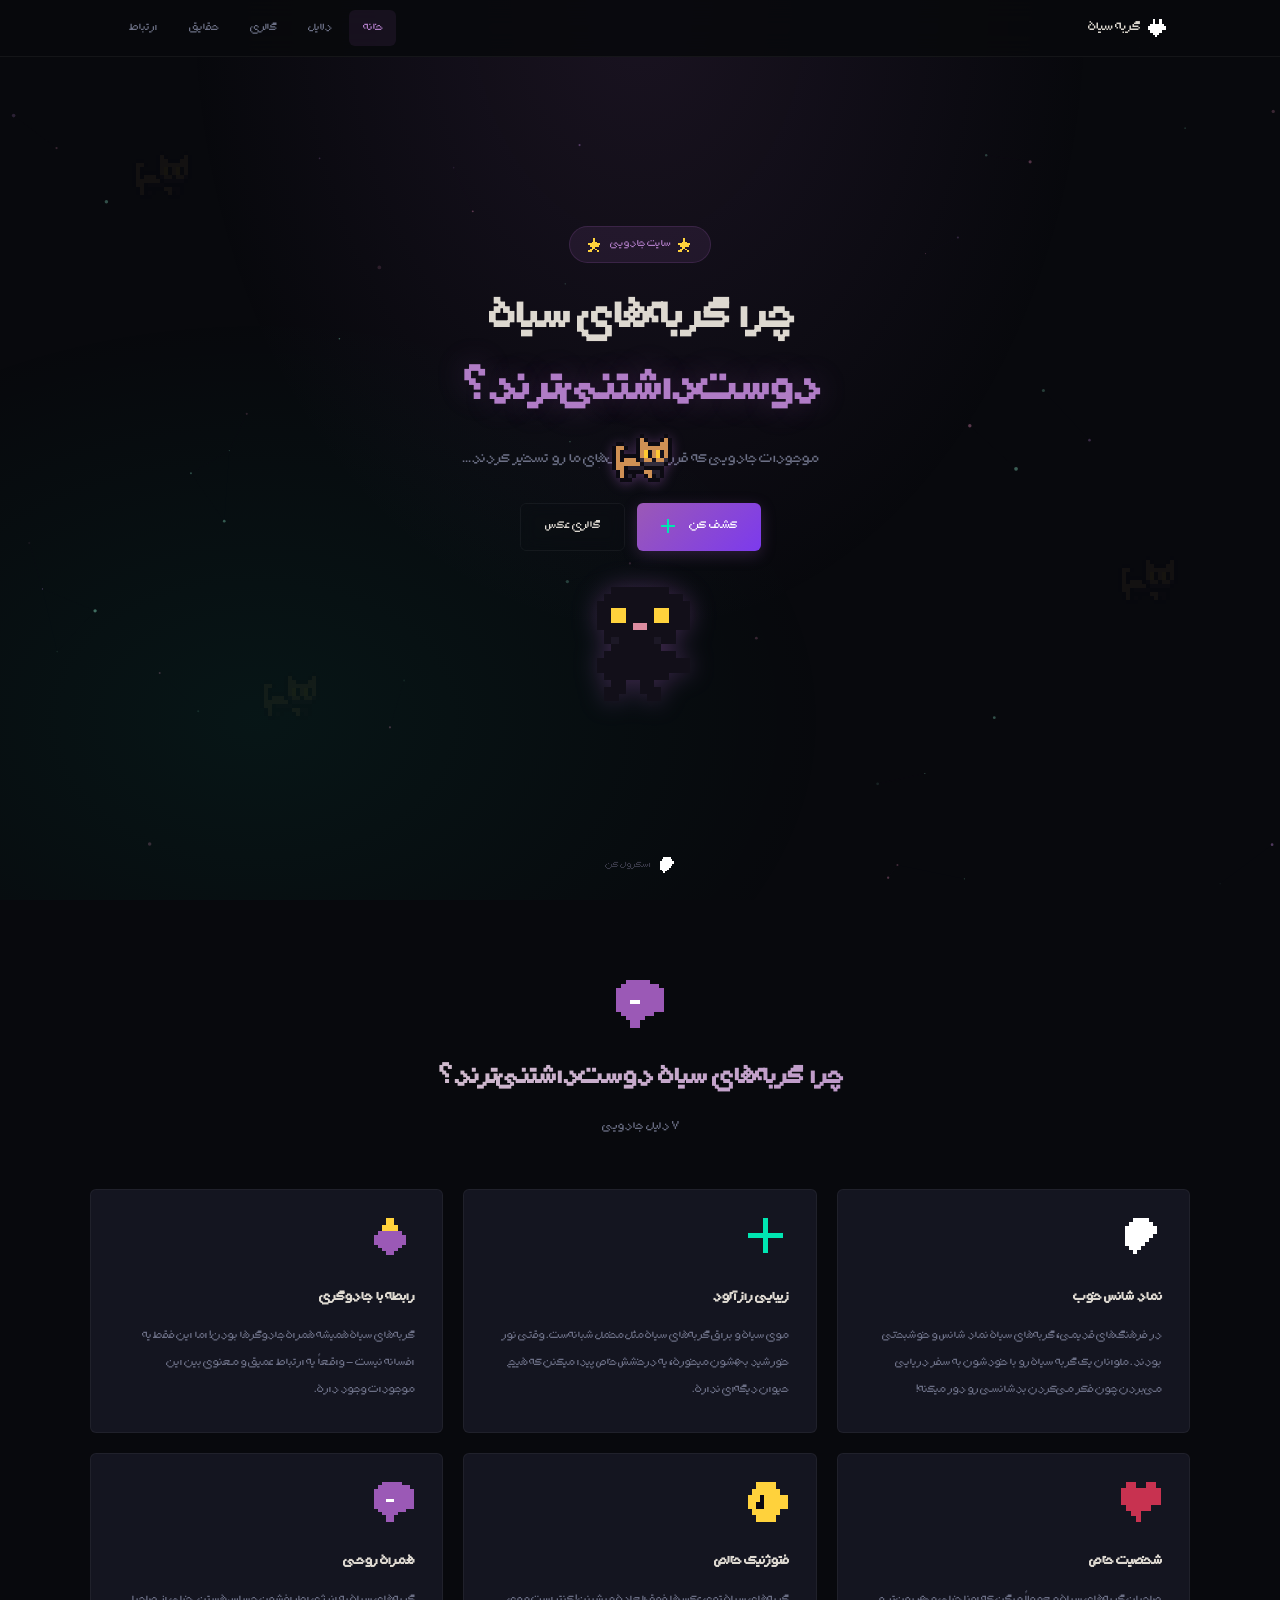
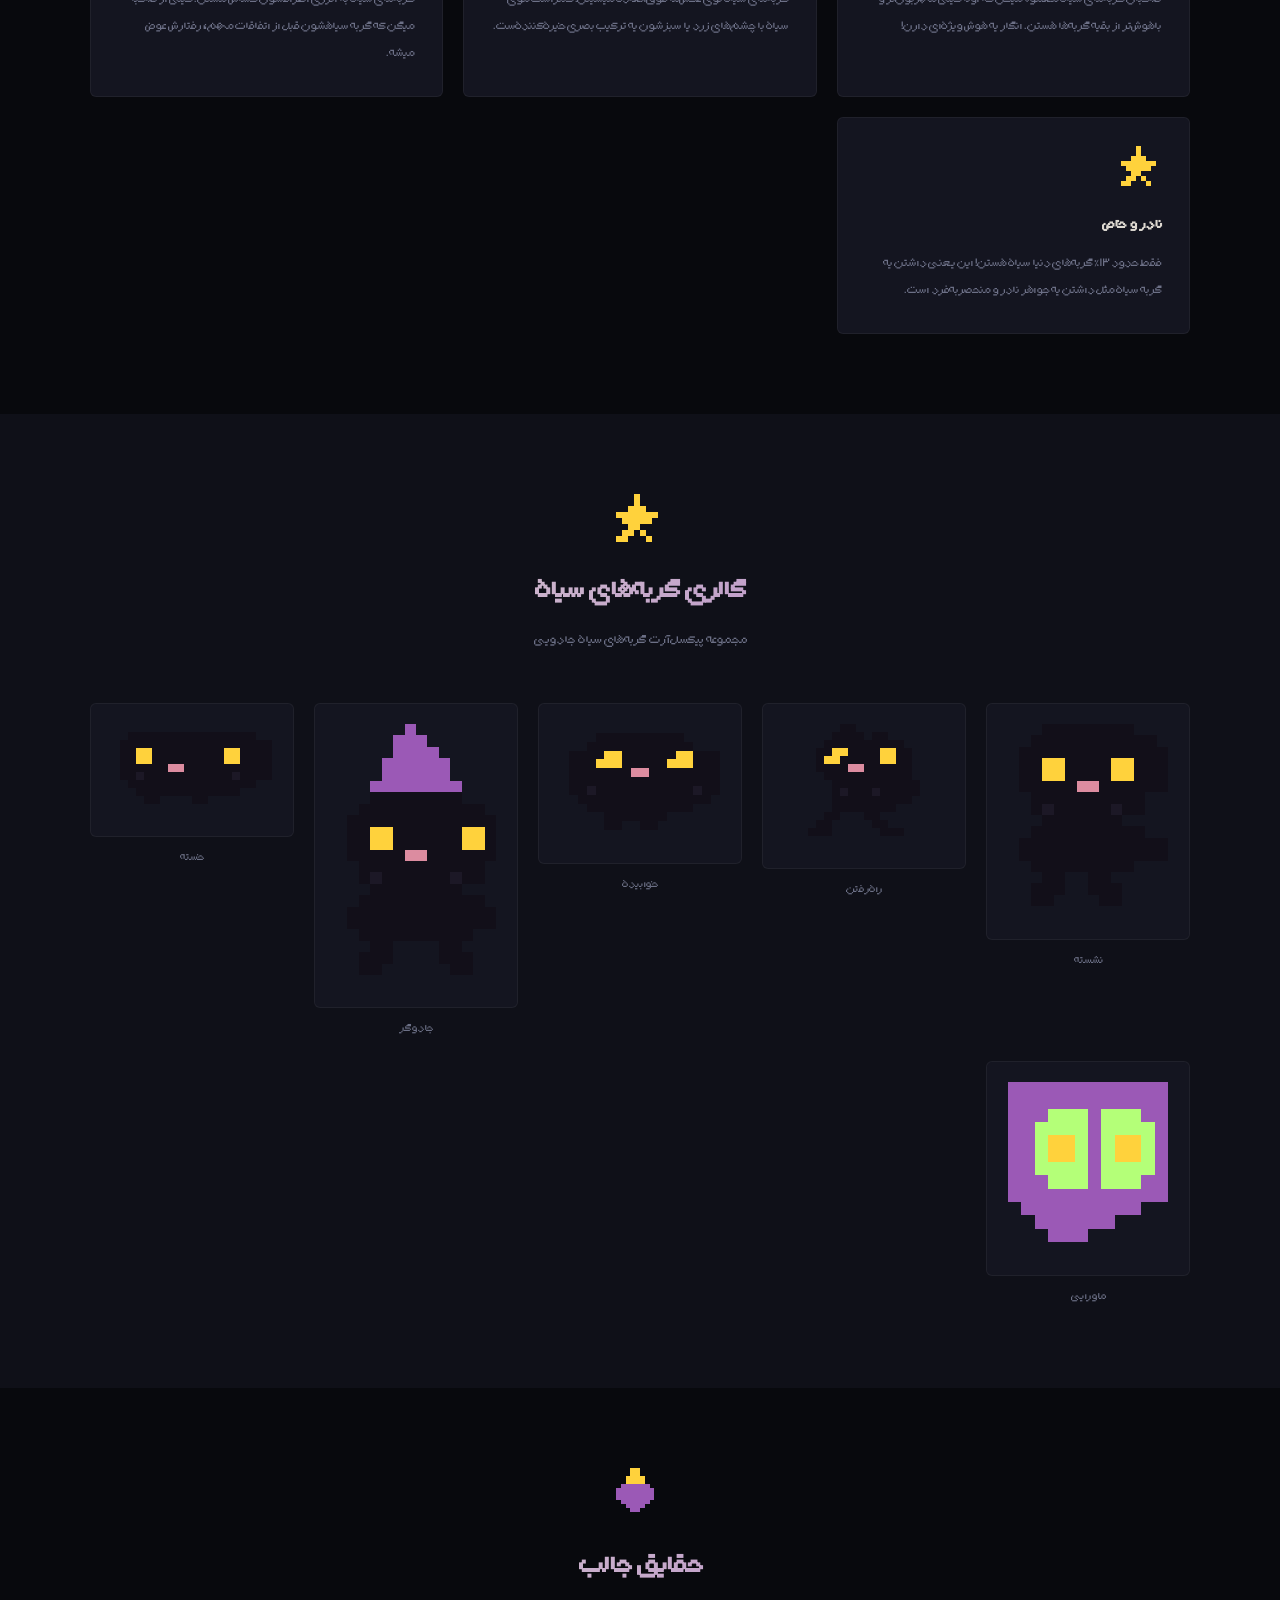
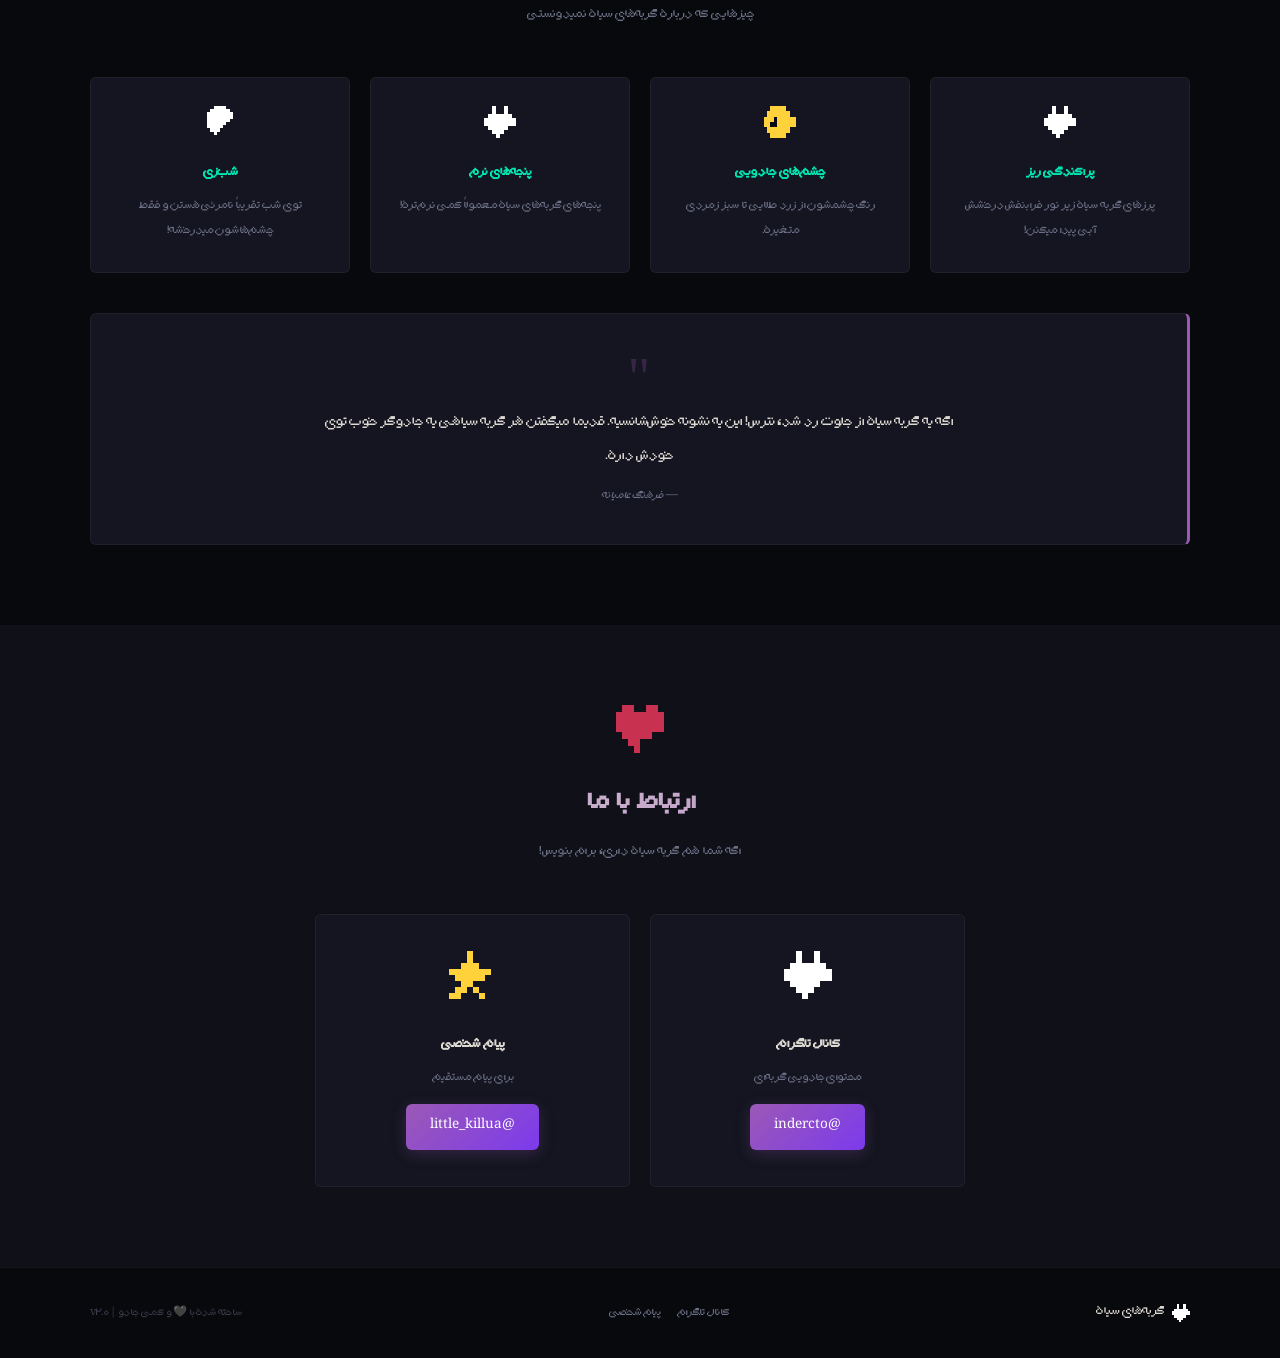
==== index.html @ f00300b1 "V2: Professional pixel art black cat site with oneko, pixel icons, detailed gallery 🐈‍⬛✨" ====
<!DOCTYPE html>
<html lang="fa" dir="rtl">
<head>
    <meta charset="UTF-8">
    <meta name="viewport" content="width=device-width, initial-scale=1.0">
    <title>گربه‌های سیاه | چرا دوست‌داشتنی‌ترند؟</title>
    <meta name="description" content="چرا گربه‌های سیاه دوست‌داشتنی‌ترین موجودات روی زمین هستند؟">
    <link rel="icon" href="data:image/svg+xml,<svg xmlns='http://www.w3.org/2000/svg' viewBox='0 0 100 100'><text y='.9em' font-size='90'>🐈‍⬛</text></svg>">
    <link rel="preconnect" href="https://fonts.googleapis.com">
    <link href="https://fonts.googleapis.com/css2?family=Press+Start+2P&family=VT323&family=Noto+Naskh+Arabic:wght@400;700&display=swap" rel="stylesheet">
    <link rel="stylesheet" href="css/style.css">
</head>
<body>
    <canvas id="particles"></canvas>
    <div id="oneko"></div>

    <nav class="nav" id="nav">
        <div class="nav-c">
            <a href="#home" class="nav-logo"><img src="images/icon_paw.png" class="px-icon-sm" alt=""> <span>گربه سیاه</span></a>
            <div class="nav-links">
                <a href="#home" class="nav-link active">خانه</a>
                <a href="#reasons" class="nav-link">دلایل</a>
                <a href="#gallery" class="nav-link">گالری</a>
                <a href="#facts" class="nav-link">حقایق</a>
                <a href="#contact" class="nav-link">ارتباط</a>
            </div>
            <button class="nav-toggle" id="navToggle"><span></span><span></span><span></span></button>
        </div>
    </nav>

    <!-- HERO -->
    <section class="hero" id="home">
        <div class="hero-bg-cats">
            <img src="images/black_cat_0_idle_0.png" class="hero-float-cat hf1" alt="">
            <img src="images/black_cat_0_idle_0.png" class="hero-float-cat hf2" alt="">
            <img src="images/black_cat_0_idle_0.png" class="hero-float-cat hf3" alt="">
        </div>
        <div class="hero-c">
            <div class="hero-badge"><img src="images/icon_star.png" class="px-icon-badge" alt=""> سایت جادویی <img src="images/icon_star.png" class="px-icon-badge" alt=""></div>
            <h1 class="hero-title">
                <span>چرا گربه‌های سیاه</span>
                <span class="accent">دوست‌داشتنی‌ترند؟</span>
            </h1>
            <p class="hero-sub">موجودات جادویی که قرن‌هاست دل‌های ما رو تسخیر کردند...</p>
            <div class="hero-btns">
                <a href="#reasons" class="btn btn-p">کشف کن <img src="images/icon_sparkle.png" class="px-icon-btn" alt=""></a>
                <a href="#gallery" class="btn btn-s">گالری عکس</a>
            </div>
            <div class="hero-cat">
                <img src="images/g1_sitting.png" alt="گربه سیاه" class="hero-main-cat floating">
            </div>
        </div>
        <div class="scroll-hint"><img src="images/icon_moon.png" class="px-icon-sm" alt=""> <span>اسکرول کن</span></div>
    </section>

    <!-- REASONS -->
    <section class="section" id="reasons">
        <div class="container">
            <div class="sec-head">
                <img src="images/icon_crystal.png" class="px-icon-lg" alt="">
                <h2>چرا گربه‌های سیاه دوست‌داشتنی‌ترند؟</h2>
                <p>۷ دلیل جادویی</p>
            </div>
            <div class="cards-grid">
                <div class="card"><div class="card-top"></div><div class="card-inner">
                    <img src="images/icon_moon.png" class="px-icon-card" alt="">
                    <h3>نماد شانس خوب</h3>
                    <p>در فرهنگ‌های قدیمی، گربه‌های سیاه نماد شانس و خوشبختی بودند. ملوانان یک گربه سیاه رو با خودشون به سفر دریایی می‌بردن چون فکر می‌کردن بدشانسی رو دور میکنه!</p>
                </div></div>

                <div class="card"><div class="card-top"></div><div class="card-inner">
                    <img src="images/icon_sparkle.png" class="px-icon-card" alt="">
                    <h3>زیبایی رازآلود</h3>
                    <p>موی سیاه و براق گربه‌های سیاه مثل مخمل شبانه‌ست. وقتی نور خورشید بهشون میخوره، یه درخشش خاص پیدا میکنن که هیچ حیوان دیگه‌ای نداره.</p>
                </div></div>

                <div class="card"><div class="card-top"></div><div class="card-inner">
                    <img src="images/icon_potion.png" class="px-icon-card" alt="">
                    <h3>رابطه با جادوگری</h3>
                    <p>گربه‌های سیاه همیشه همراه جادوگرها بودن! اما این فقط یه افسانه نیست - واقعاً یه ارتباط عمیق و معنوی بین این موجودات وجود داره.</p>
                </div></div>

                <div class="card"><div class="card-top"></div><div class="card-inner">
                    <img src="images/icon_heart.png" class="px-icon-card" alt="">
                    <h3>شخصیت خاص</h3>
                    <p>صاحبان گربه‌های سیاه معمولاً میگن که اونا خیلی مهربون‌تر و باهوش‌تر از بقیه گربه‌ها هستن. انگار یه هوش ویژه‌ای دارن!</p>
                </div></div>

                <div class="card"><div class="card-top"></div><div class="card-inner">
                    <img src="images/icon_eye.png" class="px-icon-card" alt="">
                    <h3>فتوژنیک خالص</h3>
                    <p>گربه‌های سیاه توی عکس‌ها فوق‌العاده میشینن! کنتراست موی سیاه با چشم‌های زرد یا سبزشون یه ترکیب بصری خیره‌کننده‌ست.</p>
                </div></div>

                <div class="card"><div class="card-top"></div><div class="card-inner">
                    <img src="images/icon_crystal.png" class="px-icon-card" alt="">
                    <h3>همراه روحی</h3>
                    <p>گربه‌های سیاه به انرژی اطرافشون حساس هستن. خیلی از صاحبا میگن که گربه سیاهشون قبل از اتفاقات مهم، رفتارش عوض میشه.</p>
                </div></div>

                <div class="card"><div class="card-top"></div><div class="card-inner">
                    <img src="images/icon_star.png" class="px-icon-card" alt="">
                    <h3>نادر و خاص</h3>
                    <p>فقط حدود ۱۳٪ گربه‌های دنیا سیاه هستن! این یعنی داشتن یه گربه سیاه مثل داشتن یه جواهر نادر و منحصربه‌فرد است.</p>
                </div></div>
            </div>
        </div>
    </section>

    <!-- GALLERY -->
    <section class="section section-alt" id="gallery">
        <div class="container">
            <div class="sec-head">
                <img src="images/icon_star.png" class="px-icon-lg" alt="">
                <h2>گالری گربه‌های سیاه</h2>
                <p>مجموعه پیکسل‌آرت گربه‌های سیاه جادویی</p>
            </div>
            <div class="gallery">
                <div class="gal-item"><div class="gal-frame"><img src="images/g1_sitting.png" alt="گربه نشسته"></div><span>نشسته</span></div>
                <div class="gal-item"><div class="gal-frame"><img src="images/g2_walking.png" alt="گربه راه‌رفتن"></div><span>راه‌رفتن</span></div>
                <div class="gal-item"><div class="gal-frame"><img src="images/g3_sleeping.png" alt="گربه خوابیده"></div><span>خوابیده</span></div>
                <div class="gal-item"><div class="gal-frame"><img src="images/g4_witch.png" alt="گربه جادوگر"></div><span>جادوگر</span></div>
                <div class="gal-item"><div class="gal-frame"><img src="images/g5_yawning.png" alt="گربه یawning"></div><span>خسته</span></div>
                <div class="gal-item"><div class="gal-frame"><img src="images/g6_mystical.png" alt="گربه ماورایی"></div><span>ماورایی</span></div>
            </div>
        </div>
    </section>

    <!-- FACTS -->
    <section class="section" id="facts">
        <div class="container">
            <div class="sec-head">
                <img src="images/icon_potion.png" class="px-icon-lg" alt="">
                <h2>حقایق جالب</h2>
                <p>چیزهایی که درباره گربه‌های سیاه نمیدونستی</p>
            </div>
            <div class="facts-grid">
                <div class="fact"><img src="images/icon_paw.png" class="px-icon-md" alt=""><h3>پراکندگی ریز</h3><p>پرزهای گربه سیاه زیر نور فرابنفش درخشش آبی پیدا میکنن!</p></div>
                <div class="fact"><img src="images/icon_eye.png" class="px-icon-md" alt=""><h3>چشم‌های جادویی</h3><p>رنگ چشمشون از زرد طلایی تا سبز زمردی متغیره.</p></div>
                <div class="fact"><img src="images/icon_paw.png" class="px-icon-md" alt=""><h3>پنجه‌های نرم</h3><p>پنجه‌های گربه‌های سیاه معمولاً کمی نرم‌تره!</p></div>
                <div class="fact"><img src="images/icon_moon.png" class="px-icon-md" alt=""><h3>شب‌زی</h3><p>توی شب تقریباً نامرئی هستن و فقط چشم‌هاشون میدرخشه!</p></div>
            </div>
            <div class="quote-box">
                <div class="quote-mark">"</div>
                <blockquote>اگه یه گربه سیاه از جلوت رد شد، نترس! این یه نشونه خوش‌شانسیه. قدیما میگفتن هر گربه سیاهی یه جادوگر خوب توی خودش داره.</blockquote>
                <cite>— فرهنگ عامیانه</cite>
            </div>
        </div>
    </section>

    <!-- CONTACT -->
    <section class="section section-alt" id="contact">
        <div class="container">
            <div class="sec-head">
                <img src="images/icon_heart.png" class="px-icon-lg" alt="">
                <h2>ارتباط با ما</h2>
                <p>اگه شما هم گربه سیاه داری، برام بنویس!</p>
            </div>
            <div class="contact-cards">
                <div class="contact-card">
                    <img src="images/icon_paw.png" class="px-icon-lg" alt="">
                    <h3>کانال تلگرام</h3>
                    <p>محتوای جادویی گربه‌ای</p>
                    <a href="https://t.me/indercto" target="_blank" class="btn btn-p">@indercto</a>
                </div>
                <div class="contact-card">
                    <img src="images/icon_star.png" class="px-icon-lg" alt="">
                    <h3>پیام شخصی</h3>
                    <p>برای پیام مستقیم</p>
                    <a href="https://t.me/little_killua" target="_blank" class="btn btn-p">@little_killua</a>
                </div>
            </div>
        </div>
    </section>

    <footer class="footer">
        <div class="container footer-c">
            <div class="footer-brand"><img src="images/icon_paw.png" class="px-icon-sm" alt=""> <span>گربه‌های سیاه</span></div>
            <div class="footer-links">
                <a href="https://t.me/indercto" target="_blank">کانال تلگرام</a>
                <a href="https://t.me/little_killua" target="_blank">پیام شخصی</a>
            </div>
            <p class="footer-copy">ساخته شده با 🖤 و کمی جادو | v2.0</p>
        </div>
    </footer>

    <div class="mobile-menu" id="mobileMenu">
        <a href="#home" class="mobile-link">خانه</a>
        <a href="#reasons" class="mobile-link">دلایل</a>
        <a href="#gallery" class="mobile-link">گالری</a>
        <a href="#facts" class="mobile-link">حقایق</a>
        <a href="#contact" class="mobile-link">ارتباط</a>
    </div>

    <script src="js/script.js"></script>
</body>
</html>
---- css/style.css ----
/* ============================================
   BLACK CAT V2 - Professional Witchy Pixel
   ============================================ */
@font-face{font-family:'QPixia';src:url('../fonts/q_pixia.ttf') format('truetype');font-display:swap}
*,*::before,*::after{margin:0;padding:0;box-sizing:border-box}
:root{
    --bg:#08090d;--bg2:#0f1018;--card:#141520;--card2:#1a1b28;
    --pri:#9b59b6;--pri2:#b07cc6;--cyan:#00e6b2;--rose:#c4a8ac;
    --teal:#7c9397;--txt:#ddd8d0;--txt2:#6c7086;--txt3:#3a3b4a;
    --border:rgba(255,255,255,.05);--glow:rgba(155,89,182,.2);
    --fp:'QPixia','Noto Naskh Arabic',monospace;
    --fe:'Press Start 2P','VT323',monospace;
    --fb:'VT323',monospace;
    --r:6px;--tr:.3s ease;
}
html{scroll-behavior:smooth;scrollbar-width:thin;scrollbar-color:var(--pri) var(--bg)}
body{font-family:var(--fp);background:var(--bg);color:var(--txt);overflow-x:hidden;line-height:1.9;direction:rtl}
::-webkit-scrollbar{width:6px}
::-webkit-scrollbar-track{background:var(--bg)}
::-webkit-scrollbar-thumb{background:var(--pri);border-radius:3px}
::selection{background:var(--pri);color:#fff}
img{image-rendering:pixelated}
a{text-decoration:none;color:inherit}

/* Pixel Icons */
.px-icon-sm{width:18px;height:18px;vertical-align:middle}
.px-icon-md{width:32px;height:32px}
.px-icon-lg{width:48px;height:48px;margin-bottom:12px}
.px-icon-card{width:40px;height:40px;margin-bottom:14px}
.px-icon-btn{width:16px;height:16px;vertical-align:middle;margin-right:6px}
.px-icon-badge{width:14px;height:14px;vertical-align:middle}

/* Particles */
#particles{position:fixed;inset:0;pointer-events:none;z-index:0}

/* Oneko */
#oneko{
    position:fixed;width:64px;height:64px;
    background-image:url('../images/oneko_black_cat.png');
    background-size:256px 192px;background-position:0 0;
    pointer-events:none;z-index:9999;
    image-rendering:pixelated;
    filter:drop-shadow(0 2px 6px rgba(155,89,182,.4));
    transition:none;
}

/* Nav */
.nav{position:fixed;top:0;left:0;right:0;z-index:1000;background:rgba(8,9,13,.9);backdrop-filter:blur(16px);border-bottom:1px solid var(--border);transition:var(--tr)}
.nav.scrolled{box-shadow:0 2px 20px rgba(0,0,0,.5)}
.nav-c{max-width:1100px;margin:0 auto;padding:0 24px;display:flex;align-items:center;justify-content:space-between;height:56px}
.nav-logo{display:flex;align-items:center;gap:8px;font-family:var(--fp);font-size:.95rem;color:var(--txt)}
.nav-links{display:flex;gap:4px}
.nav-link{color:var(--txt2);padding:6px 14px;border-radius:var(--r);font-family:var(--fp);font-size:.8rem;transition:var(--tr)}
.nav-link:hover,.nav-link.active{color:var(--pri2);background:rgba(155,89,182,.1)}
.nav-toggle{display:none;flex-direction:column;gap:4px;background:none;border:none;cursor:pointer;padding:8px}
.nav-toggle span{width:22px;height:2px;background:var(--txt);border-radius:1px;transition:var(--tr)}

/* Hero */
.hero{min-height:100vh;display:flex;flex-direction:column;align-items:center;justify-content:center;position:relative;padding:80px 24px 40px;overflow:hidden}
.hero::before{content:'';position:absolute;inset:0;background:radial-gradient(ellipse at 50% 0%,rgba(155,89,182,.12) 0%,transparent 50%),radial-gradient(ellipse at 20% 80%,rgba(0,230,178,.06) 0%,transparent 40%);pointer-events:none}
.hero-bg-cats{position:absolute;inset:0;pointer-events:none;opacity:.06}
.hero-float-cat{position:absolute;width:64px;image-rendering:pixelated}
.hf1{top:15%;left:10%;animation:float 6s ease-in-out infinite}
.hf2{top:60%;right:8%;animation:float 8s ease-in-out infinite 1s}
.hf3{bottom:20%;left:20%;animation:float 7s ease-in-out infinite 2s}
.hero-c{text-align:center;position:relative;z-index:1}
.hero-badge{display:inline-flex;align-items:center;gap:8px;padding:6px 18px;background:rgba(155,89,182,.12);border:1px solid rgba(155,89,182,.2);border-radius:999px;font-family:var(--fp);font-size:.75rem;color:var(--pri2);margin-bottom:20px;animation:pulse 3s infinite}
.hero-title{font-family:var(--fp);font-size:clamp(1.8rem,4.5vw,3rem);line-height:1.5;margin-bottom:16px}
.hero-title span{display:block}
.hero-title .accent{color:var(--pri2);text-shadow:0 0 30px rgba(155,89,182,.3)}
.hero-sub{font-family:var(--fp);font-size:1rem;color:var(--txt2);max-width:500px;margin:0 auto 28px;line-height:2}
.hero-btns{display:flex;gap:12px;justify-content:center;flex-wrap:wrap;margin-bottom:36px}
.btn{display:inline-flex;align-items:center;gap:6px;padding:10px 24px;border-radius:var(--r);font-family:var(--fp);font-size:.85rem;transition:var(--tr);border:none;cursor:pointer}
.btn-p{background:linear-gradient(135deg,var(--pri),#7c3aed);color:#fff;box-shadow:0 4px 15px rgba(155,89,182,.25)}
.btn-p:hover{transform:translateY(-2px);box-shadow:0 6px 25px rgba(155,89,182,.4)}
.btn-s{background:transparent;color:var(--txt);border:1px solid var(--border);backdrop-filter:blur(8px)}
.btn-s:hover{border-color:var(--pri);color:var(--pri2);background:rgba(155,89,182,.08)}
.hero-cat{margin-top:10px}
.hero-main-cat{width:100px;height:auto;filter:drop-shadow(0 0 12px rgba(155,89,182,.35))}
.floating{animation:float 4s ease-in-out infinite}
.scroll-hint{position:absolute;bottom:24px;display:flex;align-items:center;gap:8px;color:var(--txt3);font-family:var(--fp);font-size:.65rem;animation:float 2s ease-in-out infinite}

/* Sections */
.section{padding:80px 24px;position:relative;z-index:1}
.section-alt{background:var(--bg2)}
.container{max-width:1100px;margin:0 auto}
.sec-head{text-align:center;margin-bottom:48px}
.sec-head h2{font-family:var(--fp);font-size:clamp(1.3rem,2.5vw,1.8rem);margin-bottom:8px;background:linear-gradient(135deg,var(--txt),var(--pri2));-webkit-background-clip:text;-webkit-text-fill-color:transparent;background-clip:text}
.sec-head p{font-family:var(--fp);font-size:.85rem;color:var(--txt2)}

/* Cards */
.cards-grid{display:grid;grid-template-columns:repeat(auto-fit,minmax(300px,1fr));gap:20px}
.card{position:relative;background:var(--card);border:1px solid var(--border);border-radius:var(--r);overflow:hidden;transition:all .4s}
.card:hover{transform:translateY(-3px);border-color:rgba(155,89,182,.2);box-shadow:0 0 20px var(--glow)}
.card:hover .card-top{opacity:1}
.card-top{position:absolute;top:0;left:0;right:0;height:2px;background:linear-gradient(90deg,transparent,var(--pri),var(--cyan),transparent);opacity:0;transition:opacity .4s}
.card-inner{padding:28px}
.card-inner h3{font-family:var(--fp);font-size:.95rem;margin-bottom:10px;color:var(--txt)}
.card-inner p{font-family:var(--fp);font-size:.8rem;color:var(--txt2);line-height:2.1}

/* Gallery */
.gallery{display:grid;grid-template-columns:repeat(auto-fit,minmax(200px,1fr));gap:20px}
.gal-item{text-align:center}
.gal-frame{background:var(--card);border:1px solid var(--border);border-radius:var(--r);padding:20px;transition:var(--tr);position:relative;overflow:hidden}
.gal-frame::after{content:'';position:absolute;inset:0;background:radial-gradient(circle,rgba(155,89,182,.08),transparent 70%);opacity:0;transition:opacity .3s}
.gal-frame:hover{transform:translateY(-3px);border-color:rgba(155,89,182,.25);box-shadow:0 0 16px var(--glow)}
.gal-frame:hover::after{opacity:1}
.gal-frame img{width:100%;max-width:160px;height:auto;transition:var(--tr)}
.gal-frame:hover img{transform:scale(1.08)}
.gal-item span{display:block;font-family:var(--fp);font-size:.75rem;color:var(--txt2);margin-top:10px}

/* Facts */
.facts-grid{display:grid;grid-template-columns:repeat(auto-fit,minmax(230px,1fr));gap:20px;margin-bottom:40px}
.fact{background:var(--card);border:1px solid var(--border);border-radius:var(--r);padding:28px;text-align:center;transition:var(--tr)}
.fact:hover{transform:translateY(-3px);border-color:var(--cyan);box-shadow:0 0 16px rgba(0,230,178,.15)}
.fact h3{font-family:var(--fp);font-size:.85rem;margin:10px 0 8px;color:var(--cyan)}
.fact p{font-family:var(--fp);font-size:.78rem;color:var(--txt2);line-height:2}

.quote-box{background:var(--card);border:1px solid var(--border);border-right:3px solid var(--pri);border-radius:var(--r);padding:36px;text-align:center}
.quote-mark{font-size:3.5rem;color:var(--pri);opacity:.25;line-height:1;font-family:serif}
blockquote{font-family:var(--fp);font-size:.95rem;line-height:2.2;max-width:650px;margin:0 auto}
cite{display:block;font-family:var(--fp);font-size:.75rem;color:var(--txt2);margin-top:12px}

/* Contact */
.contact-cards{display:grid;grid-template-columns:repeat(auto-fit,minmax(280px,1fr));gap:20px;max-width:650px;margin:0 auto}
.contact-card{background:var(--card);border:1px solid var(--border);border-radius:var(--r);padding:36px;text-align:center;transition:var(--tr)}
.contact-card:hover{transform:translateY(-3px);border-color:var(--pri);box-shadow:0 0 16px var(--glow)}
.contact-card h3{font-family:var(--fp);font-size:.9rem;margin:8px 0}
.contact-card p{font-family:var(--fp);font-size:.78rem;color:var(--txt2);margin-bottom:14px}

/* Footer */
.footer{padding:32px 24px;border-top:1px solid var(--border);position:relative;z-index:1}
.footer-c{display:flex;align-items:center;justify-content:space-between;flex-wrap:wrap;gap:16px;max-width:1100px;margin:0 auto}
.footer-brand{display:flex;align-items:center;gap:8px;font-family:var(--fp);font-size:.85rem}
.footer-links{display:flex;gap:16px}
.footer-links a{color:var(--txt2);font-family:var(--fp);font-size:.75rem;transition:var(--tr)}
.footer-links a:hover{color:var(--pri2)}
.footer-copy{font-family:var(--fp);font-size:.7rem;color:var(--txt3)}

/* Mobile Menu */
.mobile-menu{position:fixed;top:56px;left:0;right:0;bottom:0;background:rgba(8,9,13,.98);backdrop-filter:blur(20px);z-index:999;display:none;flex-direction:column;align-items:center;justify-content:center;gap:20px}
.mobile-menu.active{display:flex}
.mobile-link{font-family:var(--fp);font-size:1.1rem;color:var(--txt);padding:10px 28px;border-radius:var(--r);transition:var(--tr)}
.mobile-link:hover{color:var(--pri2);background:rgba(155,89,182,.08)}

/* Animations */
@keyframes float{0%,100%{transform:translateY(0)}50%{transform:translateY(-8px)}}
@keyframes pulse{0%,100%{box-shadow:0 0 0 rgba(155,89,182,0)}50%{box-shadow:0 0 16px rgba(155,89,182,.15)}}
@keyframes fadeInUp{from{opacity:0;transform:translateY(24px)}to{opacity:1;transform:translateY(0)}}

.animate-in{animation:fadeInUp .5s ease forwards;opacity:0}
.animate-in[data-d="1"]{animation-delay:.1s}
.animate-in[data-d="2"]{animation-delay:.2s}
.animate-in[data-d="3"]{animation-delay:.3s}
.animate-in[data-d="4"]{animation-delay:.4s}
.animate-in[data-d="5"]{animation-delay:.5s}
.animate-in[data-d="6"]{animation-delay:.6s}

/* Responsive */
@media(max-width:768px){
    .nav-links{display:none}
    .nav-toggle{display:flex}
    .hero-title{font-size:clamp(1.4rem,5vw,2.2rem)}
    .cards-grid,.gallery,.facts-grid,.contact-cards{grid-template-columns:1fr}
    .footer-c{flex-direction:column;text-align:center}
    .section{padding:50px 16px}
    #oneko{display:none}
    .hero-float-cat{display:none}
}
@media(max-width:480px){
    .hero-btns{flex-direction:column;align-items:center}
    .btn{width:100%;max-width:240px;justify-content:center}
}
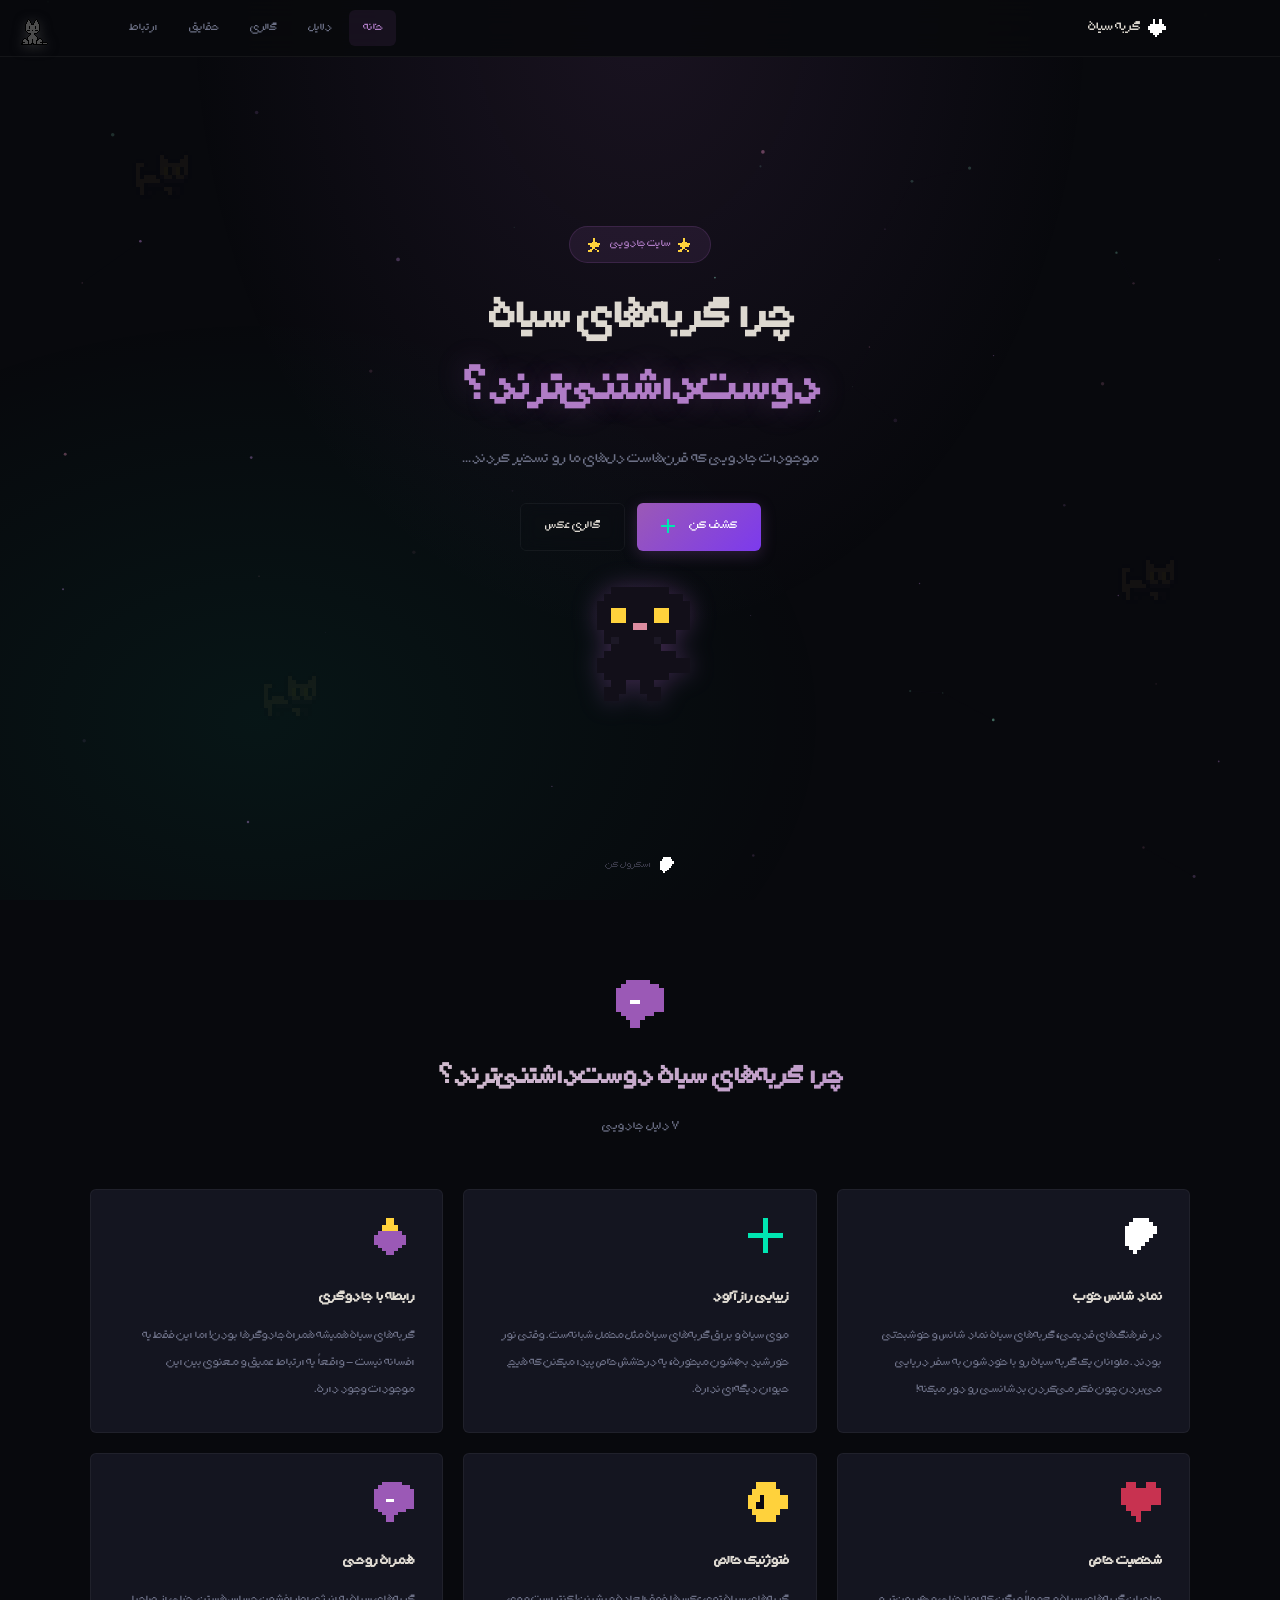
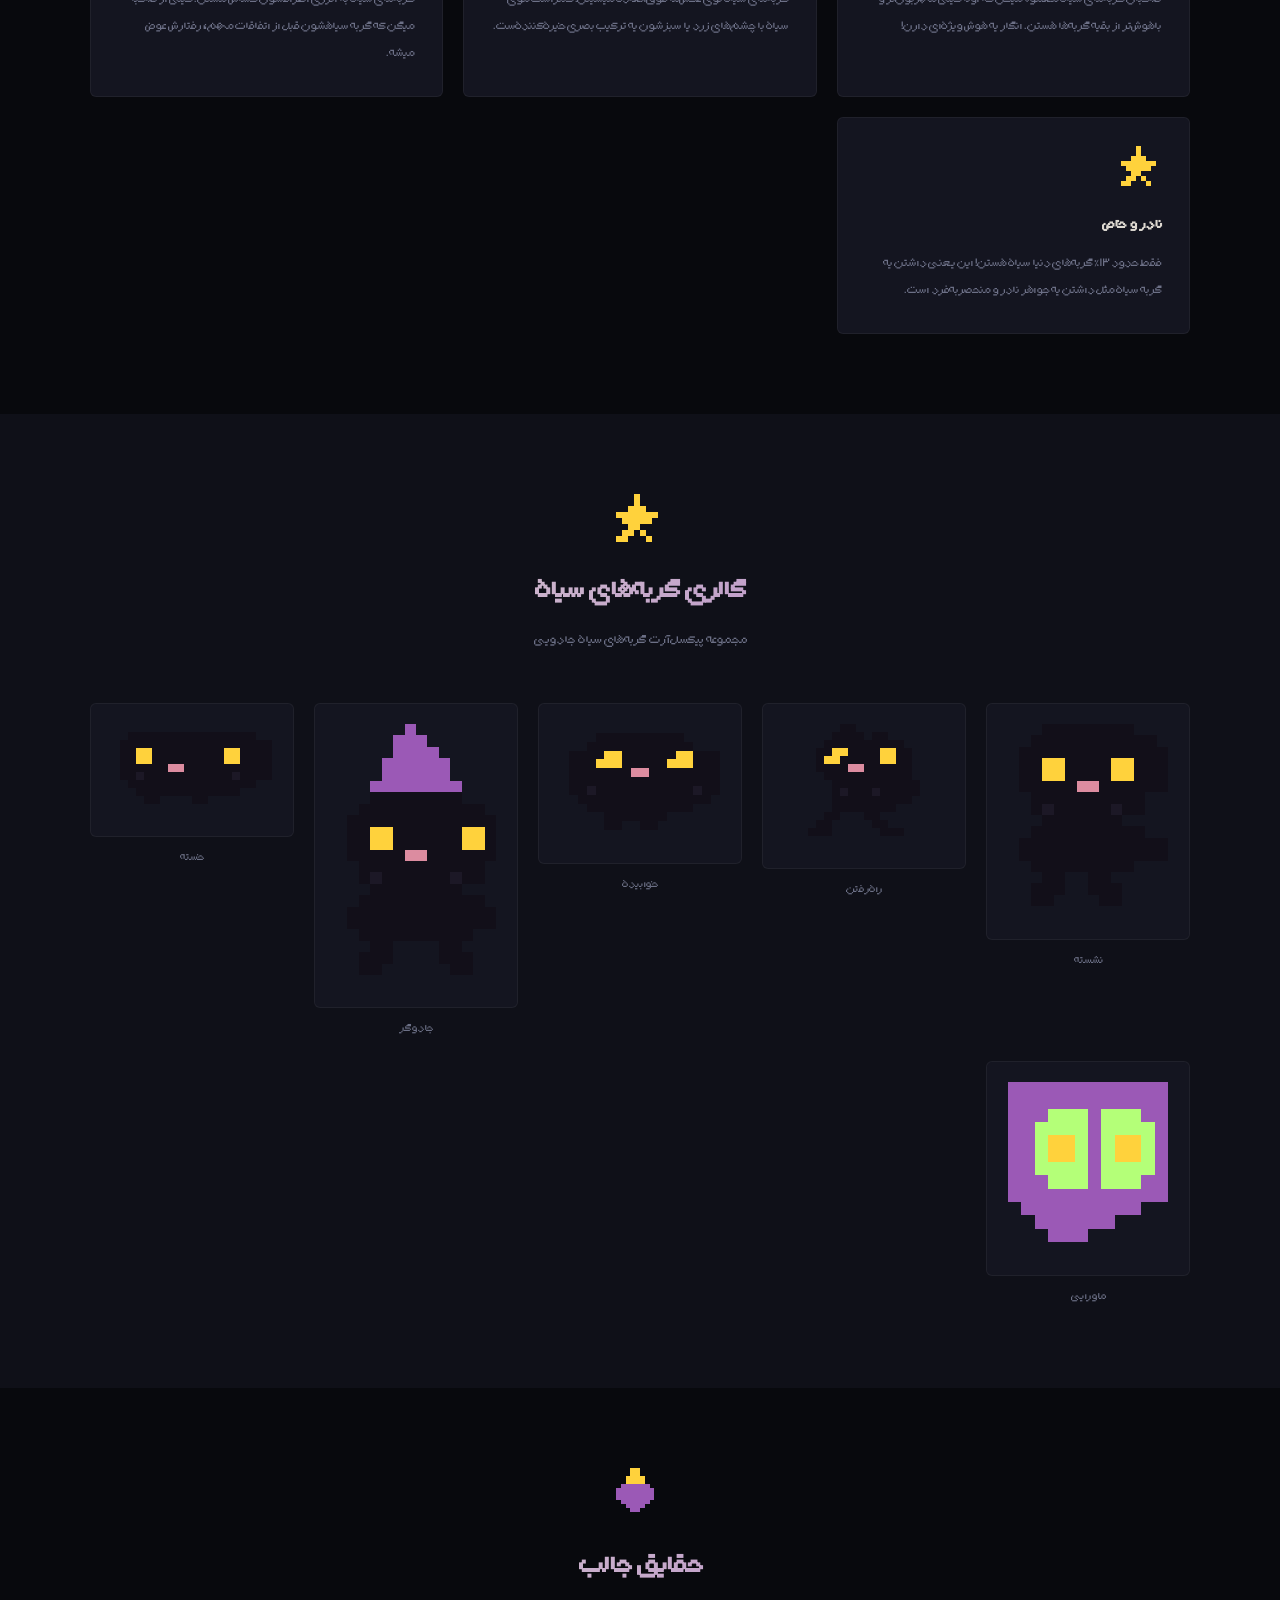
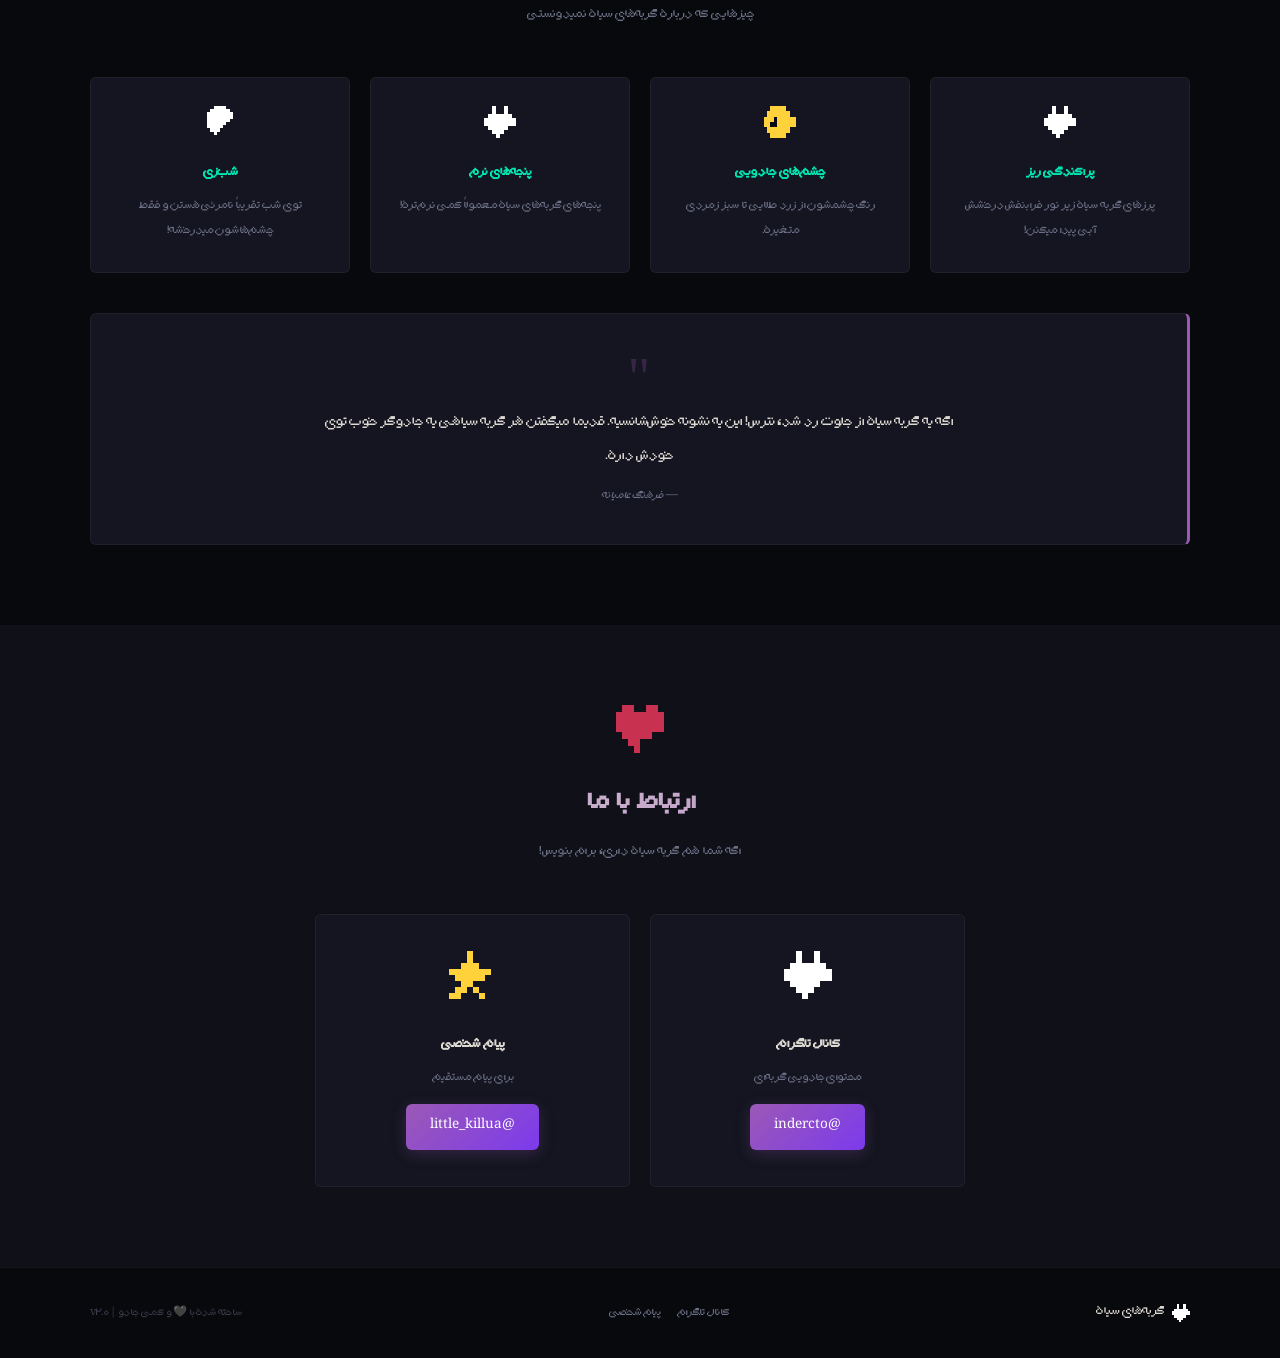
==== commit 15784581: "Add oneko.js: black cat with scroll-based color change 🐈‍⬛✨" ====
--- a/index.html
+++ b/index.html
@@ -12,7 +12,6 @@
 </head>
 <body>
     <canvas id="particles"></canvas>
-    <div id="oneko"></div>
 
     <nav class="nav" id="nav">
         <div class="nav-c">
@@ -192,6 +191,7 @@
         <a href="#contact" class="mobile-link">ارتباط</a>
     </div>
 
+    <script src="js/oneko.js" data-cat="./images/oneko.png"></script>
     <script src="js/script.js"></script>
 </body>
 </html>
--- a/css/style.css
+++ b/css/style.css
@@ -33,16 +33,7 @@
 /* Particles */
 #particles{position:fixed;inset:0;pointer-events:none;z-index:0}
 
-/* Oneko */
-#oneko{
-    position:fixed;width:64px;height:64px;
-    background-image:url('../images/oneko_black_cat.png');
-    background-size:256px 192px;background-position:0 0;
-    pointer-events:none;z-index:9999;
-    image-rendering:pixelated;
-    filter:drop-shadow(0 2px 6px rgba(155,89,182,.4));
-    transition:none;
-}
+/* Oneko - handled by oneko.js */
 
 /* Nav */
 .nav{position:fixed;top:0;left:0;right:0;z-index:1000;background:rgba(8,9,13,.9);backdrop-filter:blur(16px);border-bottom:1px solid var(--border);transition:var(--tr)}
@@ -164,7 +155,6 @@
     .cards-grid,.gallery,.facts-grid,.contact-cards{grid-template-columns:1fr}
     .footer-c{flex-direction:column;text-align:center}
     .section{padding:50px 16px}
-    #oneko{display:none}
     .hero-float-cat{display:none}
 }
 @media(max-width:480px){
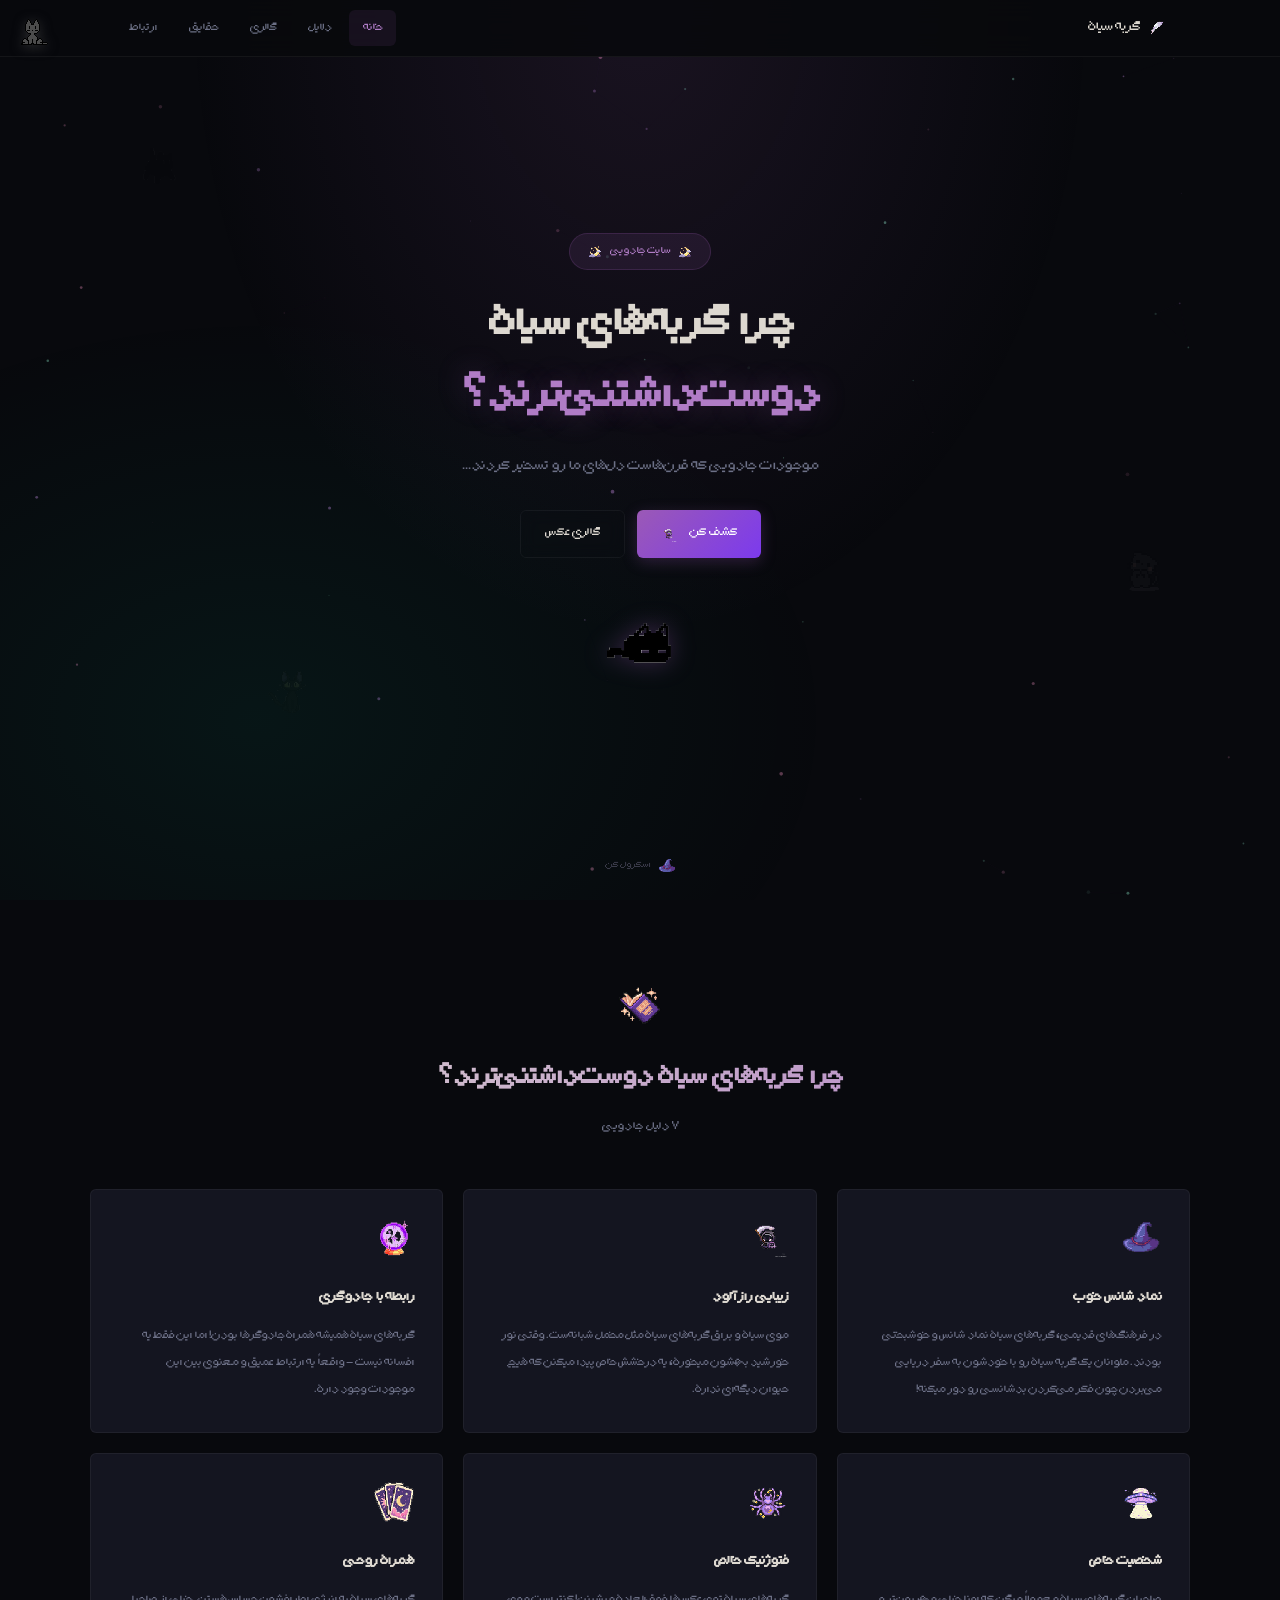
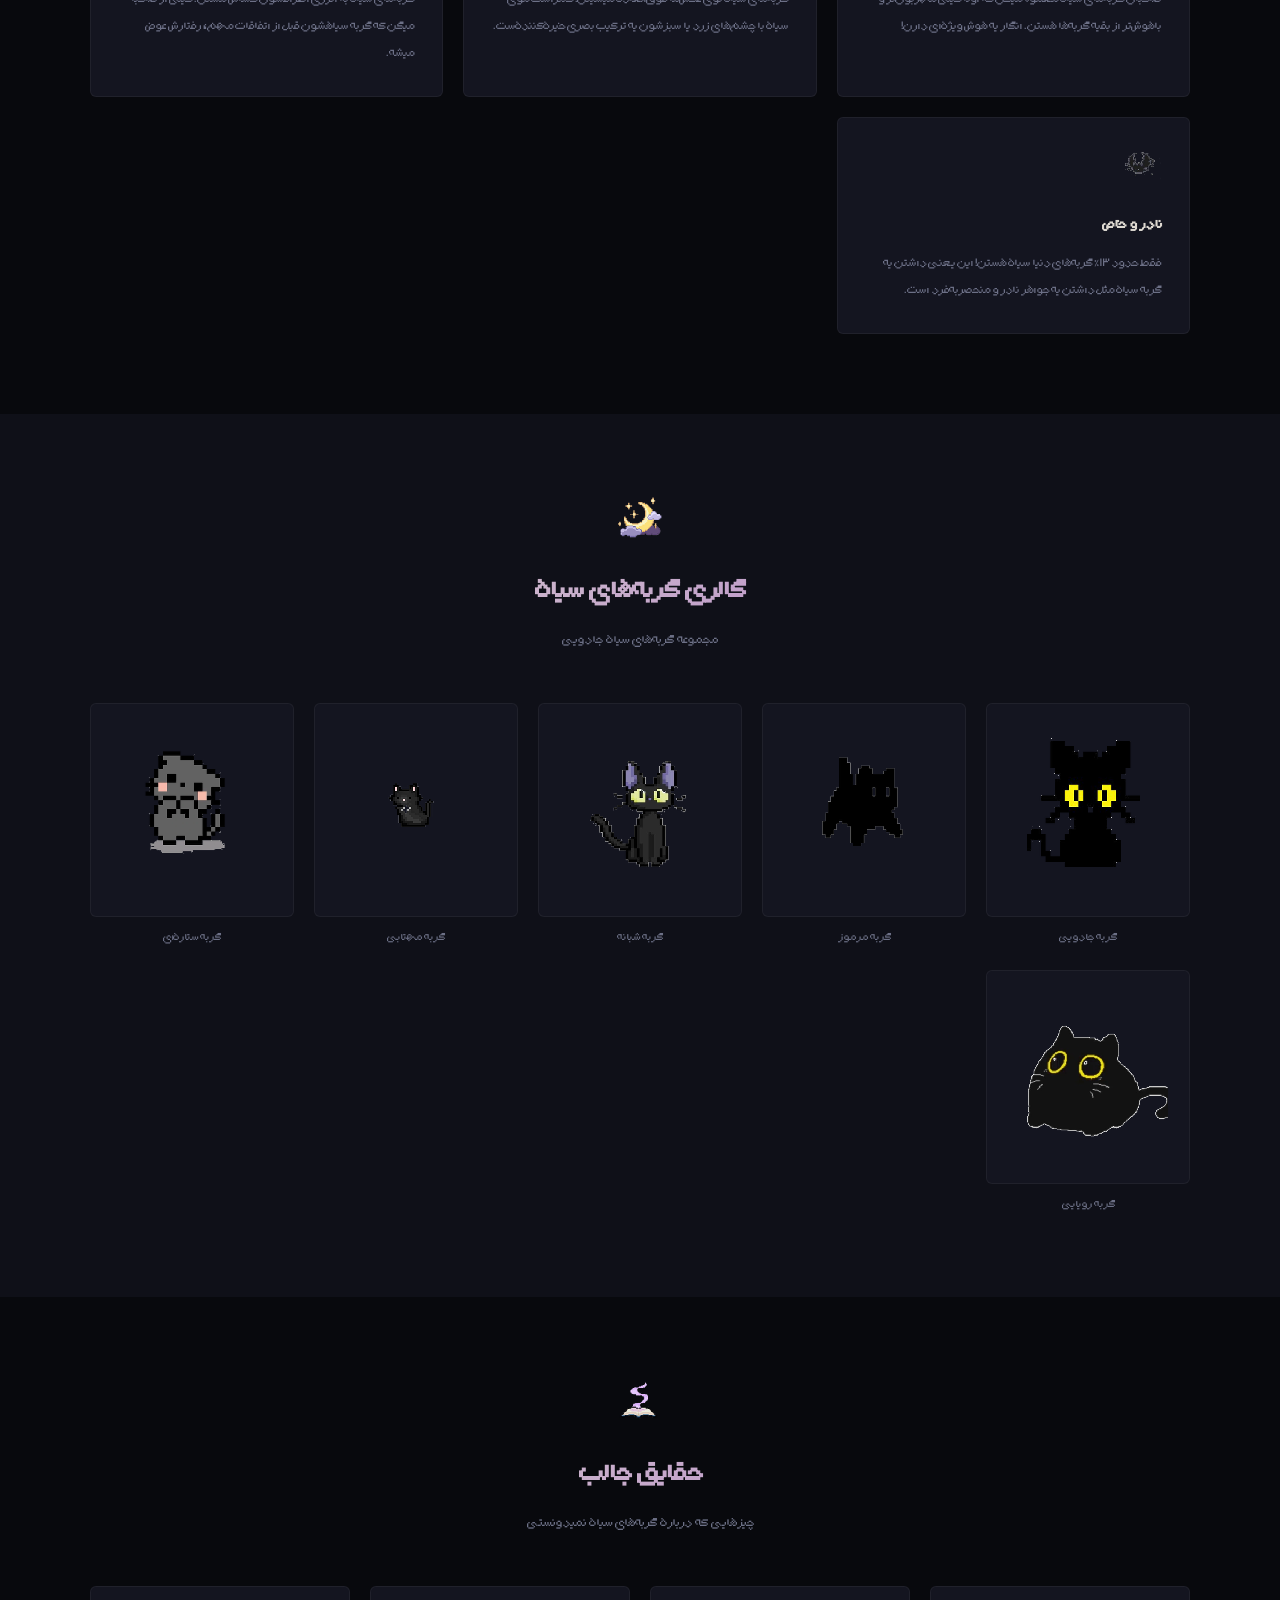
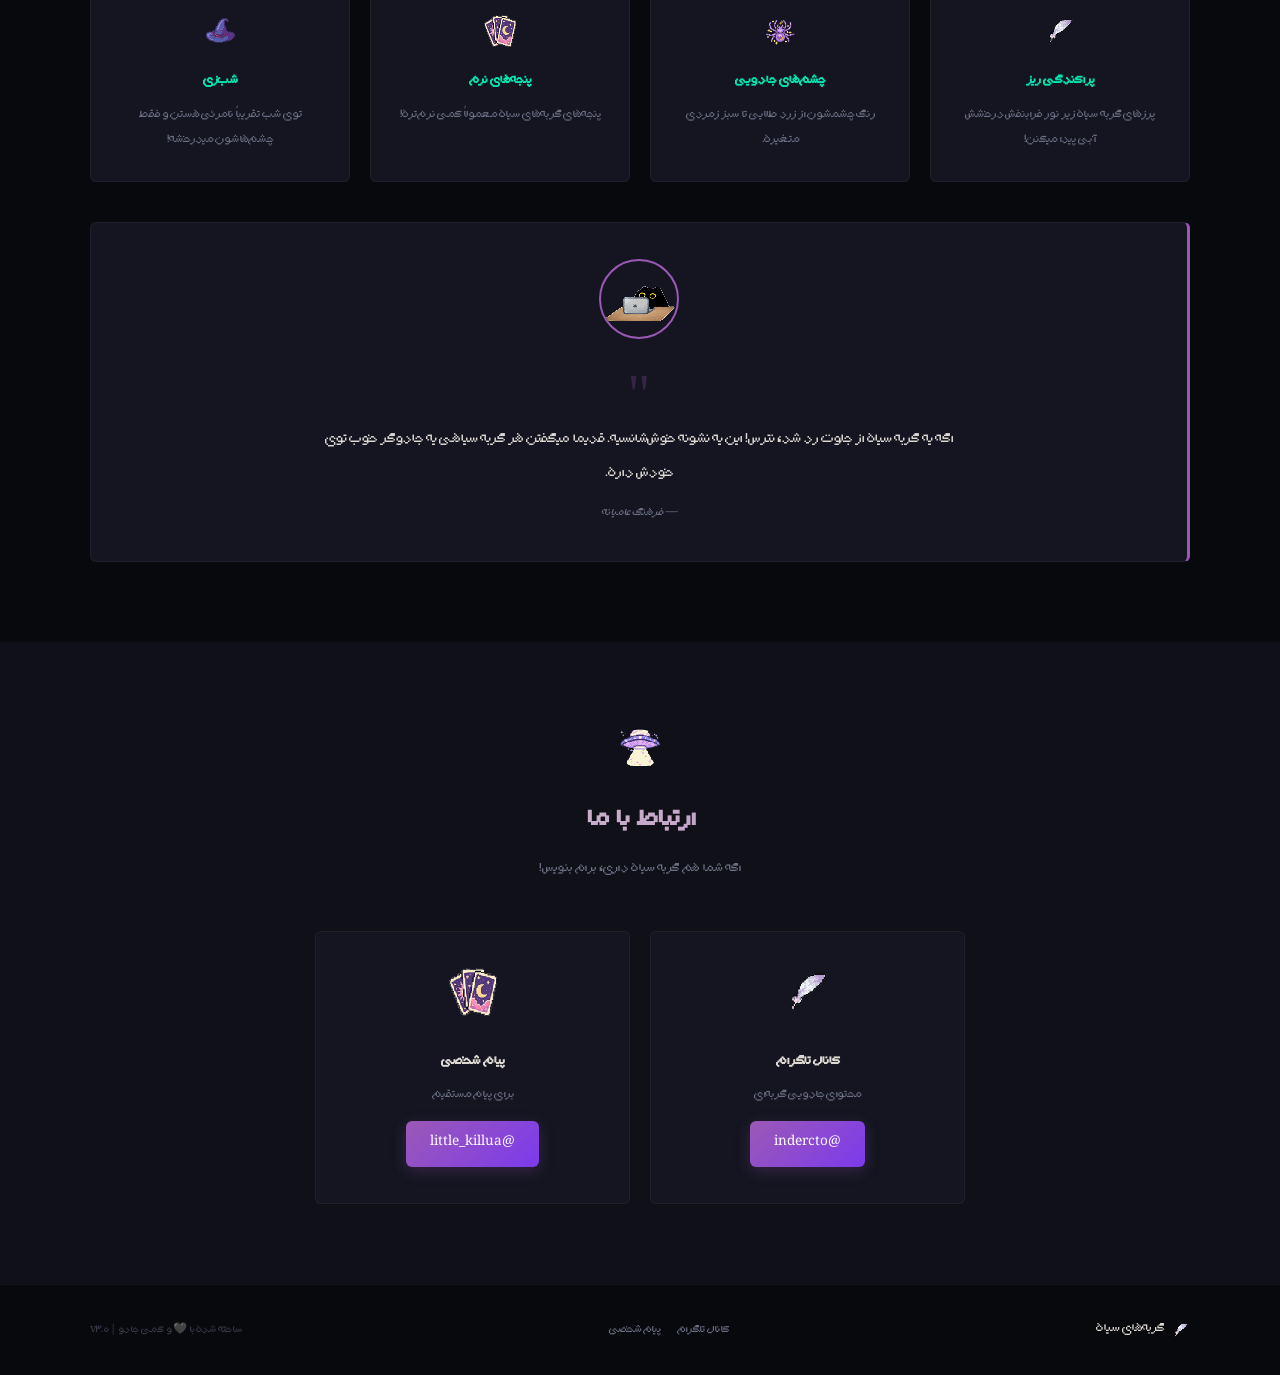
==== commit 99ef8d11: "V3: New gallery images, icons, quote cat - user provided assets 🐈‍⬛" ====
--- a/index.html
+++ b/index.html
@@ -30,9 +30,9 @@
     <!-- HERO -->
     <section class="hero" id="home">
         <div class="hero-bg-cats">
-            <img src="images/black_cat_0_idle_0.png" class="hero-float-cat hf1" alt="">
-            <img src="images/black_cat_0_idle_0.png" class="hero-float-cat hf2" alt="">
-            <img src="images/black_cat_0_idle_0.png" class="hero-float-cat hf3" alt="">
+            <img src="images/gallery_2.png" class="hero-float-cat hf1" alt="">
+            <img src="images/gallery_5.png" class="hero-float-cat hf2" alt="">
+            <img src="images/gallery_3.png" class="hero-float-cat hf3" alt="">
         </div>
         <div class="hero-c">
             <div class="hero-badge"><img src="images/icon_star.png" class="px-icon-badge" alt=""> سایت جادویی <img src="images/icon_star.png" class="px-icon-badge" alt=""></div>
@@ -46,7 +46,7 @@
                 <a href="#gallery" class="btn btn-s">گالری عکس</a>
             </div>
             <div class="hero-cat">
-                <img src="images/g1_sitting.png" alt="گربه سیاه" class="hero-main-cat floating">
+                <img src="images/hero_cat.png" alt="گربه سیاه" class="hero-main-cat floating">
             </div>
         </div>
         <div class="scroll-hint"><img src="images/icon_moon.png" class="px-icon-sm" alt=""> <span>اسکرول کن</span></div>
@@ -74,7 +74,7 @@
                 </div></div>
 
                 <div class="card"><div class="card-top"></div><div class="card-inner">
-                    <img src="images/icon_potion.png" class="px-icon-card" alt="">
+                    <img src="images/icon_hat.png" class="px-icon-card" alt="">
                     <h3>رابطه با جادوگری</h3>
                     <p>گربه‌های سیاه همیشه همراه جادوگرها بودن! اما این فقط یه افسانه نیست - واقعاً یه ارتباط عمیق و معنوی بین این موجودات وجود داره.</p>
                 </div></div>
@@ -92,13 +92,13 @@
                 </div></div>
 
                 <div class="card"><div class="card-top"></div><div class="card-inner">
-                    <img src="images/icon_crystal.png" class="px-icon-card" alt="">
+                    <img src="images/icon_cat_face.png" class="px-icon-card" alt="">
                     <h3>همراه روحی</h3>
                     <p>گربه‌های سیاه به انرژی اطرافشون حساس هستن. خیلی از صاحبا میگن که گربه سیاهشون قبل از اتفاقات مهم، رفتارش عوض میشه.</p>
                 </div></div>
 
                 <div class="card"><div class="card-top"></div><div class="card-inner">
-                    <img src="images/icon_star.png" class="px-icon-card" alt="">
+                    <img src="images/icon_wand.png" class="px-icon-card" alt="">
                     <h3>نادر و خاص</h3>
                     <p>فقط حدود ۱۳٪ گربه‌های دنیا سیاه هستن! این یعنی داشتن یه گربه سیاه مثل داشتن یه جواهر نادر و منحصربه‌فرد است.</p>
                 </div></div>
@@ -112,15 +112,15 @@
             <div class="sec-head">
                 <img src="images/icon_star.png" class="px-icon-lg" alt="">
                 <h2>گالری گربه‌های سیاه</h2>
-                <p>مجموعه پیکسل‌آرت گربه‌های سیاه جادویی</p>
+                <p>مجموعه گربه‌های سیاه جادویی</p>
             </div>
             <div class="gallery">
-                <div class="gal-item"><div class="gal-frame"><img src="images/g1_sitting.png" alt="گربه نشسته"></div><span>نشسته</span></div>
-                <div class="gal-item"><div class="gal-frame"><img src="images/g2_walking.png" alt="گربه راه‌رفتن"></div><span>راه‌رفتن</span></div>
-                <div class="gal-item"><div class="gal-frame"><img src="images/g3_sleeping.png" alt="گربه خوابیده"></div><span>خوابیده</span></div>
-                <div class="gal-item"><div class="gal-frame"><img src="images/g4_witch.png" alt="گربه جادوگر"></div><span>جادوگر</span></div>
-                <div class="gal-item"><div class="gal-frame"><img src="images/g5_yawning.png" alt="گربه یawning"></div><span>خسته</span></div>
-                <div class="gal-item"><div class="gal-frame"><img src="images/g6_mystical.png" alt="گربه ماورایی"></div><span>ماورایی</span></div>
+                <div class="gal-item"><div class="gal-frame"><img src="images/gallery_1.png" alt="گربه سیاه ۱"></div><span>گربه جادویی</span></div>
+                <div class="gal-item"><div class="gal-frame"><img src="images/gallery_2.png" alt="گربه سیاه ۲"></div><span>گربه مرموز</span></div>
+                <div class="gal-item"><div class="gal-frame"><img src="images/gallery_3.png" alt="گربه سیاه ۳"></div><span>گربه شبانه</span></div>
+                <div class="gal-item"><div class="gal-frame"><img src="images/gallery_4.png" alt="گربه سیاه ۴"></div><span>گربه مهتابی</span></div>
+                <div class="gal-item"><div class="gal-frame"><img src="images/gallery_5.png" alt="گربه سیاه ۵"></div><span>گربه ستاره‌ای</span></div>
+                <div class="gal-item"><div class="gal-frame"><img src="images/gallery_6.png" alt="گربه سیاه ۶"></div><span>گربه رویایی</span></div>
             </div>
         </div>
     </section>
@@ -136,10 +136,11 @@
             <div class="facts-grid">
                 <div class="fact"><img src="images/icon_paw.png" class="px-icon-md" alt=""><h3>پراکندگی ریز</h3><p>پرزهای گربه سیاه زیر نور فرابنفش درخشش آبی پیدا میکنن!</p></div>
                 <div class="fact"><img src="images/icon_eye.png" class="px-icon-md" alt=""><h3>چشم‌های جادویی</h3><p>رنگ چشمشون از زرد طلایی تا سبز زمردی متغیره.</p></div>
-                <div class="fact"><img src="images/icon_paw.png" class="px-icon-md" alt=""><h3>پنجه‌های نرم</h3><p>پنجه‌های گربه‌های سیاه معمولاً کمی نرم‌تره!</p></div>
+                <div class="fact"><img src="images/icon_cat_face.png" class="px-icon-md" alt=""><h3>پنجه‌های نرم</h3><p>پنجه‌های گربه‌های سیاه معمولاً کمی نرم‌تره!</p></div>
                 <div class="fact"><img src="images/icon_moon.png" class="px-icon-md" alt=""><h3>شب‌زی</h3><p>توی شب تقریباً نامرئی هستن و فقط چشم‌هاشون میدرخشه!</p></div>
             </div>
             <div class="quote-box">
+                <img src="images/quote_cat.png" alt="" class="quote-cat-img">
                 <div class="quote-mark">"</div>
                 <blockquote>اگه یه گربه سیاه از جلوت رد شد، نترس! این یه نشونه خوش‌شانسیه. قدیما میگفتن هر گربه سیاهی یه جادوگر خوب توی خودش داره.</blockquote>
                 <cite>— فرهنگ عامیانه</cite>
@@ -163,7 +164,7 @@
                     <a href="https://t.me/indercto" target="_blank" class="btn btn-p">@indercto</a>
                 </div>
                 <div class="contact-card">
-                    <img src="images/icon_star.png" class="px-icon-lg" alt="">
+                    <img src="images/icon_cat_face.png" class="px-icon-lg" alt="">
                     <h3>پیام شخصی</h3>
                     <p>برای پیام مستقیم</p>
                     <a href="https://t.me/little_killua" target="_blank" class="btn btn-p">@little_killua</a>
@@ -179,7 +180,7 @@
                 <a href="https://t.me/indercto" target="_blank">کانال تلگرام</a>
                 <a href="https://t.me/little_killua" target="_blank">پیام شخصی</a>
             </div>
-            <p class="footer-copy">ساخته شده با 🖤 و کمی جادو | v2.0</p>
+            <p class="footer-copy">ساخته شده با 🖤 و کمی جادو | v3.0</p>
         </div>
     </footer>
 
--- a/css/style.css
+++ b/css/style.css
@@ -108,6 +108,7 @@
 .fact p{font-family:var(--fp);font-size:.78rem;color:var(--txt2);line-height:2}
 
 .quote-box{background:var(--card);border:1px solid var(--border);border-right:3px solid var(--pri);border-radius:var(--r);padding:36px;text-align:center}
+.quote-cat-img{width:80px;height:80px;border-radius:50%;margin-bottom:16px;border:2px solid var(--pri);object-fit:cover}
 .quote-mark{font-size:3.5rem;color:var(--pri);opacity:.25;line-height:1;font-family:serif}
 blockquote{font-family:var(--fp);font-size:.95rem;line-height:2.2;max-width:650px;margin:0 auto}
 cite{display:block;font-family:var(--fp);font-size:.75rem;color:var(--txt2);margin-top:12px}
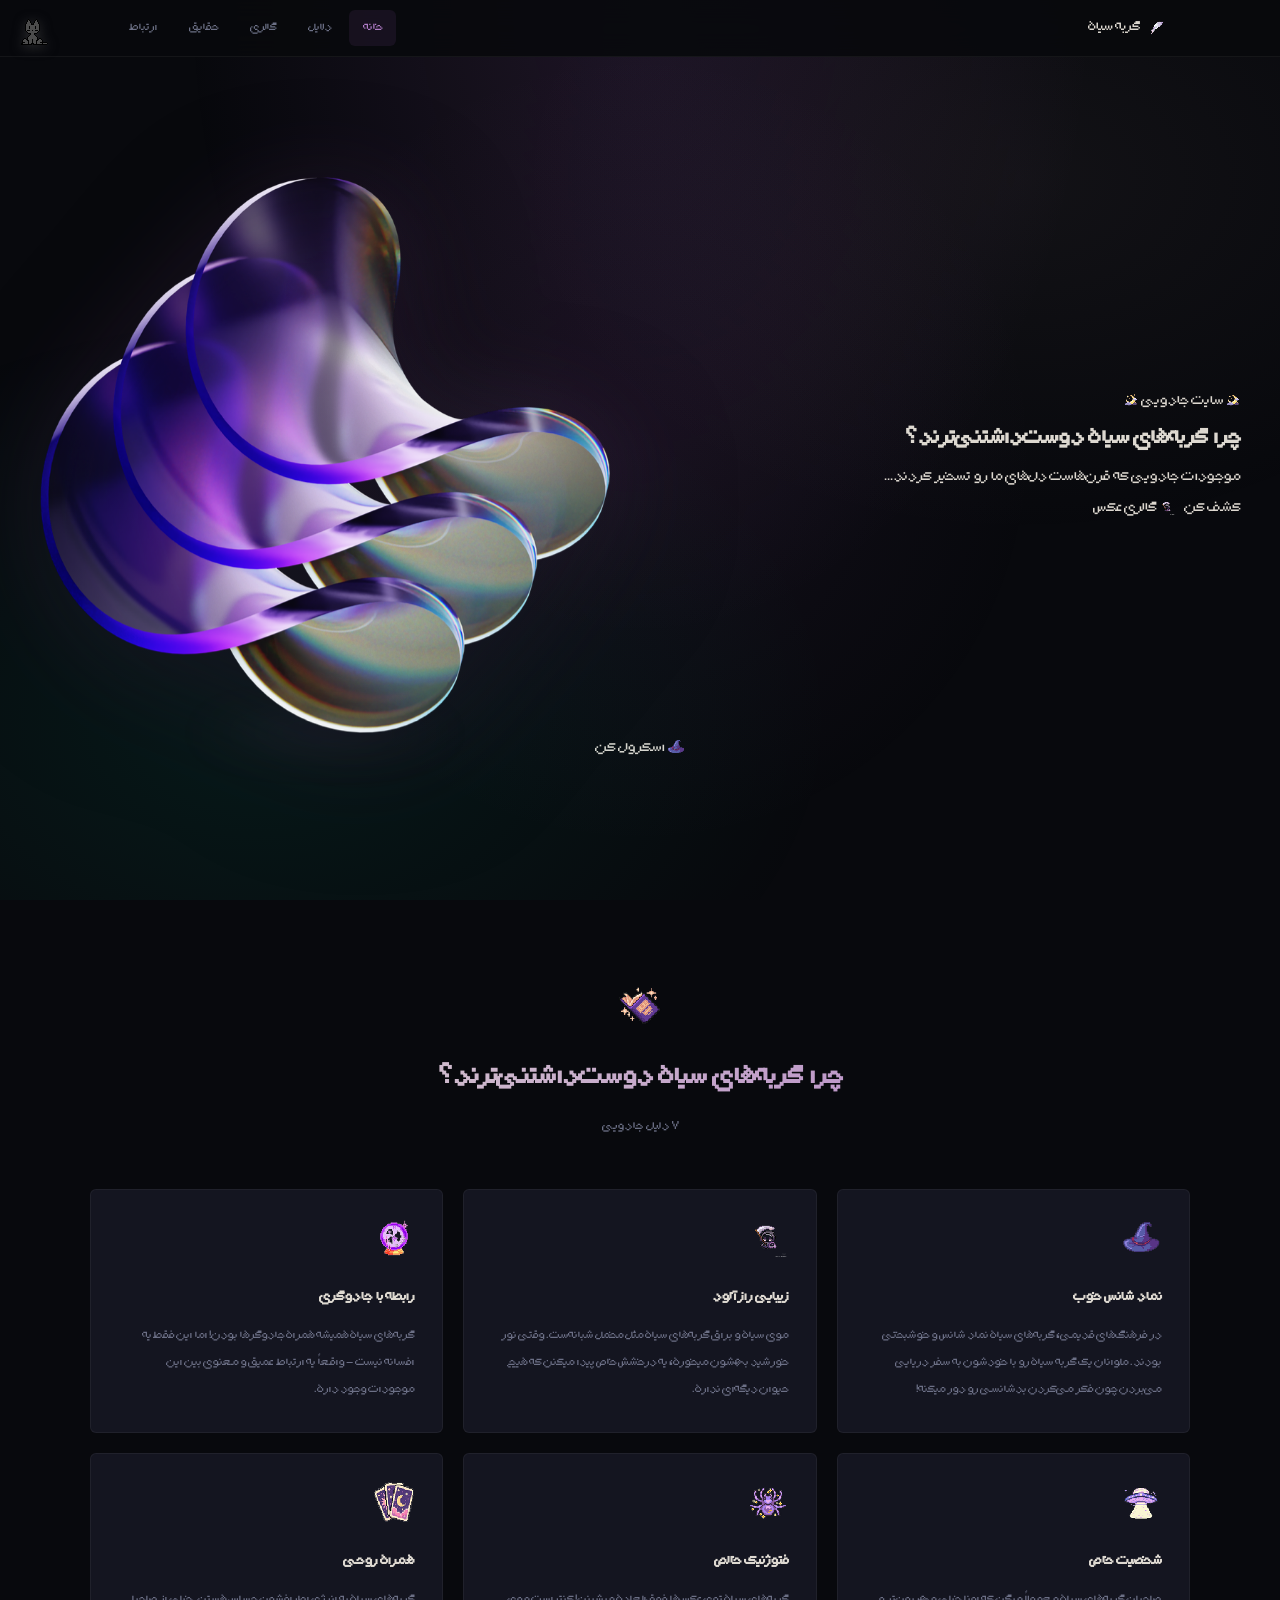
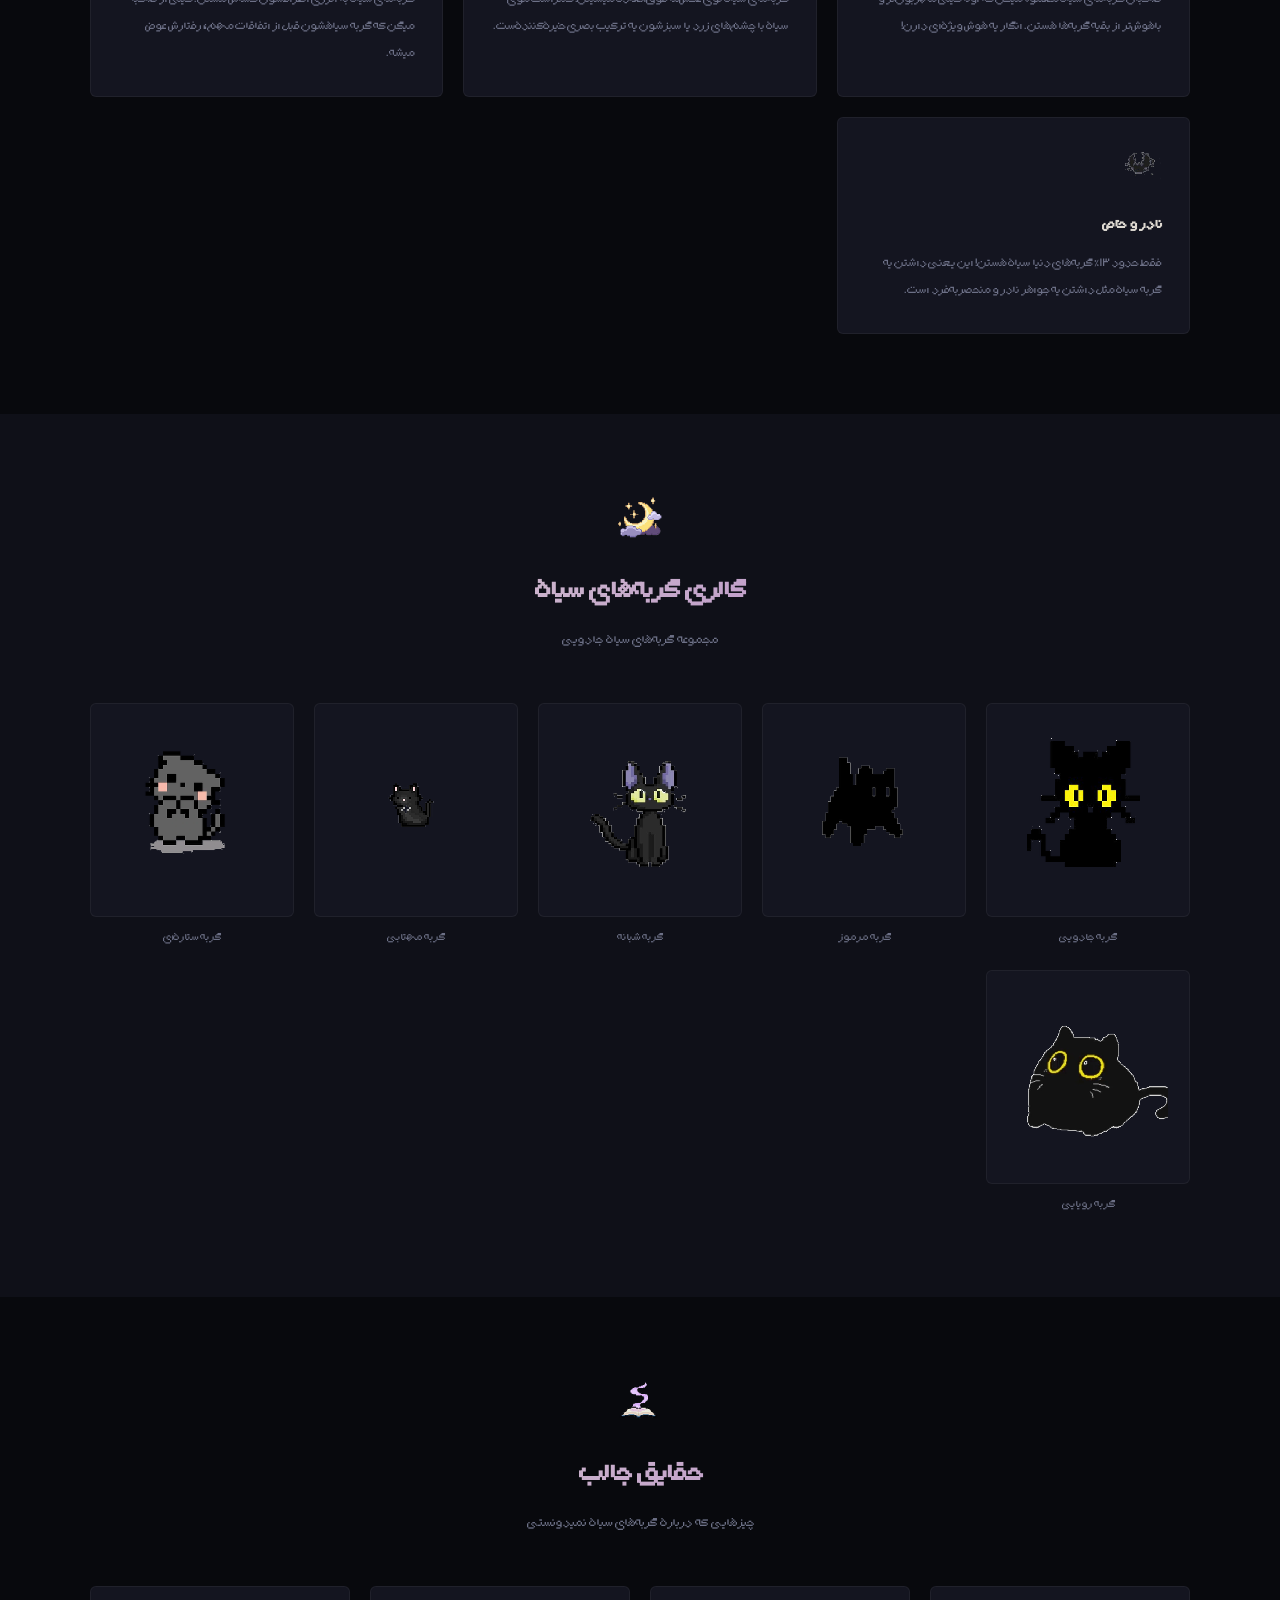
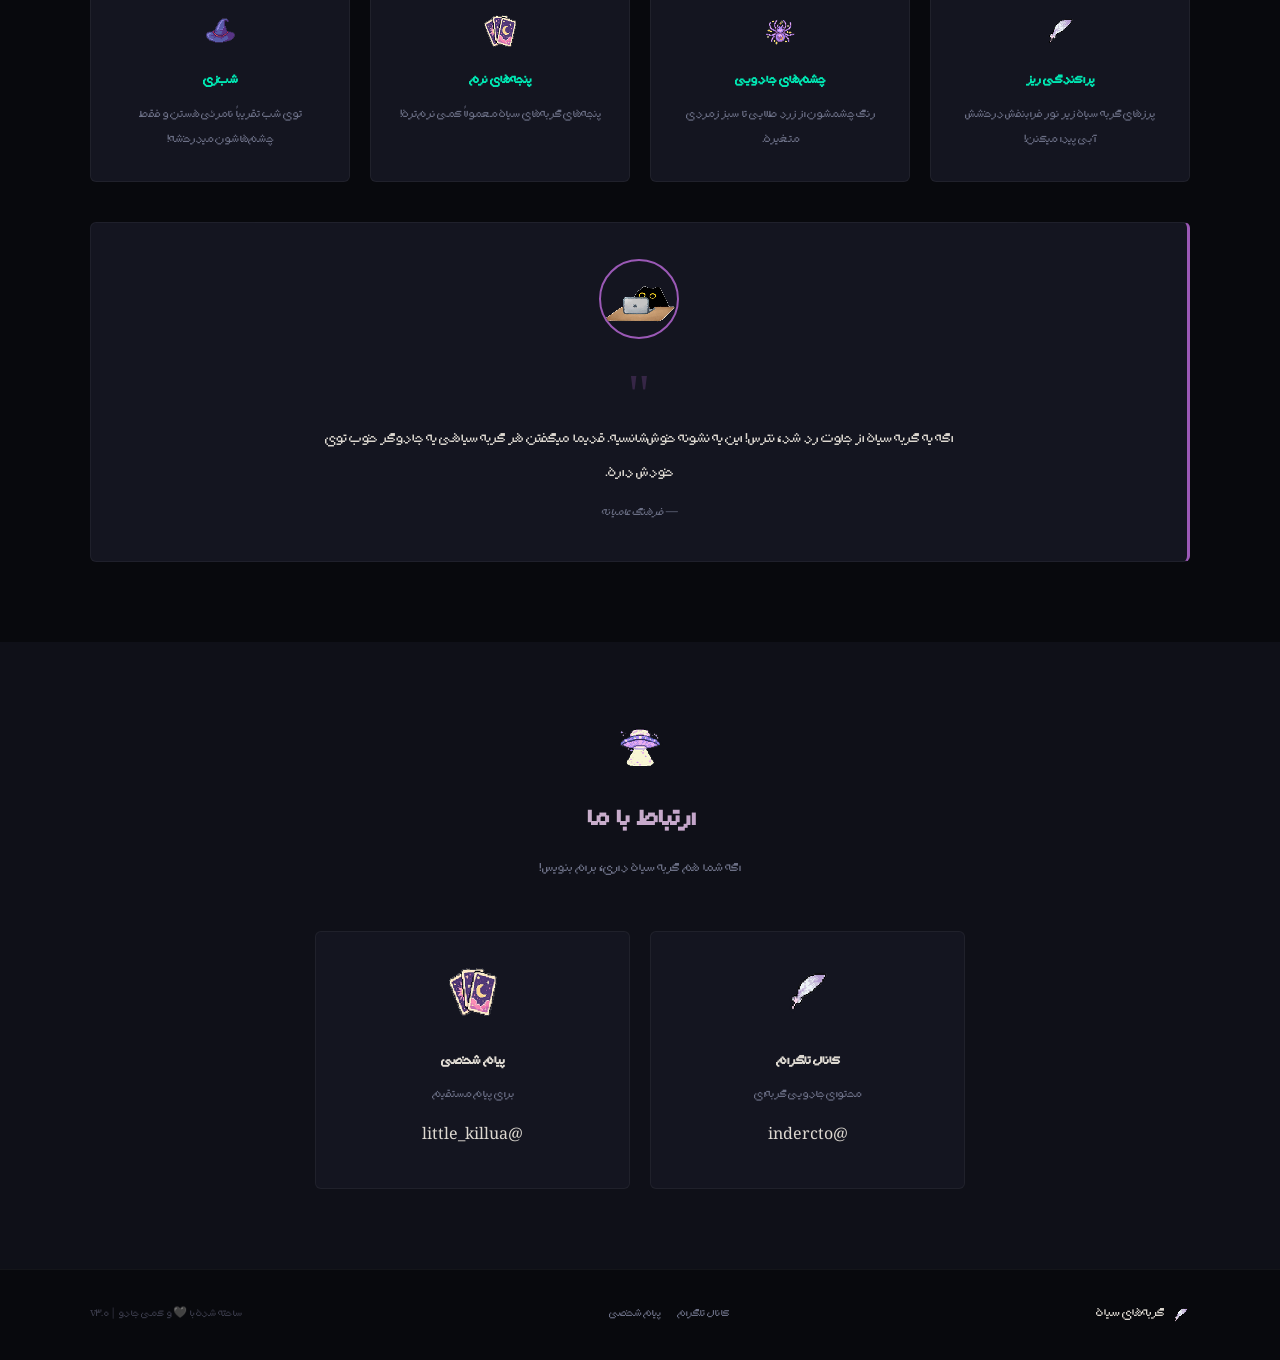
==== commit a044ac6a: "V3: Hero 3D with parallax, float, scroll rotation - PNG 3D object" ====
--- a/index.html
+++ b/index.html
@@ -27,26 +27,27 @@
         </div>
     </nav>
 
-    <!-- HERO -->
-    <section class="hero" id="home">
-        <div class="hero-bg-cats">
-            <img src="images/gallery_2.png" class="hero-float-cat hf1" alt="">
-            <img src="images/gallery_5.png" class="hero-float-cat hf2" alt="">
-            <img src="images/gallery_3.png" class="hero-float-cat hf3" alt="">
-        </div>
-        <div class="hero-c">
-            <div class="hero-badge"><img src="images/icon_star.png" class="px-icon-badge" alt=""> سایت جادویی <img src="images/icon_star.png" class="px-icon-badge" alt=""></div>
-            <h1 class="hero-title">
-                <span>چرا گربه‌های سیاه</span>
-                <span class="accent">دوست‌داشتنی‌ترند؟</span>
-            </h1>
-            <p class="hero-sub">موجودات جادویی که قرن‌هاست دل‌های ما رو تسخیر کردند...</p>
-            <div class="hero-btns">
-                <a href="#reasons" class="btn btn-p">کشف کن <img src="images/icon_sparkle.png" class="px-icon-btn" alt=""></a>
-                <a href="#gallery" class="btn btn-s">گالری عکس</a>
+    <!-- HERO 3D -->
+    <section class="hero3d" id="home">
+        <div class="hero3d-bg-glow"></div>
+        <div class="hero3d-content">
+            <div class="hero3d-text">
+                <div class="hero-badge"><img src="images/icon_star.png" class="px-icon-badge" alt=""> سایت جادویی <img src="images/icon_star.png" class="px-icon-badge" alt=""></div>
+                <h1 class="hero-title">
+                    <span>چرا گربه‌های سیاه</span>
+                    <span class="accent">دوست‌داشتنی‌ترند؟</span>
+                </h1>
+                <p class="hero-sub">موجودات جادویی که قرن‌هاست دل‌های ما رو تسخیر کردند...</p>
+                <div class="hero-btns">
+                    <a href="#reasons" class="btn btn-p">کشف کن <img src="images/icon_sparkle.png" class="px-icon-btn" alt=""></a>
+                    <a href="#gallery" class="btn btn-s">گالری عکس</a>
+                </div>
             </div>
-            <div class="hero-cat">
-                <img src="images/hero_cat.png" alt="گربه سیاه" class="hero-main-cat floating">
+            <div class="hero3d-object" id="hero3dObject">
+                <div class="hero3d-shadow"></div>
+                <img src="images/hero_3d_cat.png" alt="obj-3d" class="hero3d-img" id="hero3dImg">
+                <div class="hero3d-glow"></div>
+                <div class="hero3d-particles" id="hero3dParticles"></div>
             </div>
         </div>
         <div class="scroll-hint"><img src="images/icon_moon.png" class="px-icon-sm" alt=""> <span>اسکرول کن</span></div>
--- a/css/style.css
+++ b/css/style.css
@@ -46,30 +46,129 @@
 .nav-toggle{display:none;flex-direction:column;gap:4px;background:none;border:none;cursor:pointer;padding:8px}
 .nav-toggle span{width:22px;height:2px;background:var(--txt);border-radius:1px;transition:var(--tr)}
 
-/* Hero */
-.hero{min-height:100vh;display:flex;flex-direction:column;align-items:center;justify-content:center;position:relative;padding:80px 24px 40px;overflow:hidden}
-.hero::before{content:'';position:absolute;inset:0;background:radial-gradient(ellipse at 50% 0%,rgba(155,89,182,.12) 0%,transparent 50%),radial-gradient(ellipse at 20% 80%,rgba(0,230,178,.06) 0%,transparent 40%);pointer-events:none}
-.hero-bg-cats{position:absolute;inset:0;pointer-events:none;opacity:.06}
-.hero-float-cat{position:absolute;width:64px;image-rendering:pixelated}
-.hf1{top:15%;left:10%;animation:float 6s ease-in-out infinite}
-.hf2{top:60%;right:8%;animation:float 8s ease-in-out infinite 1s}
-.hf3{bottom:20%;left:20%;animation:float 7s ease-in-out infinite 2s}
-.hero-c{text-align:center;position:relative;z-index:1}
-.hero-badge{display:inline-flex;align-items:center;gap:8px;padding:6px 18px;background:rgba(155,89,182,.12);border:1px solid rgba(155,89,182,.2);border-radius:999px;font-family:var(--fp);font-size:.75rem;color:var(--pri2);margin-bottom:20px;animation:pulse 3s infinite}
-.hero-title{font-family:var(--fp);font-size:clamp(1.8rem,4.5vw,3rem);line-height:1.5;margin-bottom:16px}
-.hero-title span{display:block}
-.hero-title .accent{color:var(--pri2);text-shadow:0 0 30px rgba(155,89,182,.3)}
-.hero-sub{font-family:var(--fp);font-size:1rem;color:var(--txt2);max-width:500px;margin:0 auto 28px;line-height:2}
-.hero-btns{display:flex;gap:12px;justify-content:center;flex-wrap:wrap;margin-bottom:36px}
-.btn{display:inline-flex;align-items:center;gap:6px;padding:10px 24px;border-radius:var(--r);font-family:var(--fp);font-size:.85rem;transition:var(--tr);border:none;cursor:pointer}
-.btn-p{background:linear-gradient(135deg,var(--pri),#7c3aed);color:#fff;box-shadow:0 4px 15px rgba(155,89,182,.25)}
-.btn-p:hover{transform:translateY(-2px);box-shadow:0 6px 25px rgba(155,89,182,.4)}
-.btn-s{background:transparent;color:var(--txt);border:1px solid var(--border);backdrop-filter:blur(8px)}
-.btn-s:hover{border-color:var(--pri);color:var(--pri2);background:rgba(155,89,182,.08)}
-.hero-cat{margin-top:10px}
-.hero-main-cat{width:100px;height:auto;filter:drop-shadow(0 0 12px rgba(155,89,182,.35))}
-.floating{animation:float 4s ease-in-out infinite}
-.scroll-hint{position:absolute;bottom:24px;display:flex;align-items:center;gap:8px;color:var(--txt3);font-family:var(--fp);font-size:.65rem;animation:float 2s ease-in-out infinite}
+/* ============================================
+   HERO 3D - Interactive 3D Object Effect
+   ============================================ */
+.hero3d{
+    min-height:100vh;
+    display:flex;
+    flex-direction:column;
+    align-items:center;
+    justify-content:center;
+    position:relative;
+    padding:80px 24px 40px;
+    overflow:hidden;
+}
+.hero3d::before{
+    content:'';
+    position:absolute;
+    inset:0;
+    background:
+        radial-gradient(ellipse at 50% 0%,rgba(155,89,182,.15) 0%,transparent 50%),
+        radial-gradient(ellipse at 20% 80%,rgba(0,230,178,.08) 0%,transparent 40%),
+        radial-gradient(ellipse at 80% 20%,rgba(196,168,172,.06) 0%,transparent 35%);
+    pointer-events:none;
+}
+.hero3d-bg-glow{
+    position:absolute;
+    top:50%;
+    left:50%;
+    width:800px;
+    height:800px;
+    transform:translate(-50%,-50%);
+    background:radial-gradient(circle,rgba(155,89,182,.08) 0%,transparent 70%);
+    pointer-events:none;
+    animation:pulse-slow 8s ease-in-out infinite;
+}
+.hero3d-content{
+    display:grid;
+    grid-template-columns:1fr 1fr;
+    gap:60px;
+    align-items:center;
+    max-width:1200px;
+    width:100%;
+    position:relative;
+    z-index:1;
+}
+.hero3d-text{text-align:right}
+.hero3d-object{
+    position:relative;
+    display:flex;
+    align-items:center;
+    justify-content:center;
+    min-height:500px;
+}
+.hero3d-shadow{
+    position:absolute;
+    bottom:-20px;
+    left:50%;
+    width:280px;
+    height:40px;
+    transform:translateX(-50%);
+    background:radial-gradient(ellipse,rgba(155,89,182,.15) 0%,transparent 70%);
+    filter:blur(20px);
+    animation:shadow-pulse 4s ease-in-out infinite;
+}
+.hero3d-img{
+    max-width:100%;
+    height:auto;
+    max-height:600px;
+    transform-origin:center center;
+    will-change:transform;
+    transition:transform 0.1s cubic-bezier(0.25,0.46,0.45,0.94);
+    filter:drop-shadow(0 30px 60px rgba(0,0,0,.5)) drop-shadow(0 0 40px rgba(155,89,182,.2));
+    image-rendering:auto;
+}
+.hero3d-glow{
+    position:absolute;
+    inset:0;
+    background:radial-gradient(circle at 50% 50%,rgba(155,89,182,.12) 0%,transparent 70%);
+    pointer-events:none;
+    opacity:0;
+    transition:opacity 0.5s ease;
+}
+.hero3d-object:hover .hero3d-glow{opacity:1}
+.hero3d-particles{
+    position:absolute;
+    inset:-20%;
+    pointer-events:none;
+    overflow:hidden;
+}
+.hero3d-particle{
+    position:absolute;
+    width:4px;
+    height:4px;
+    border-radius:50%;
+    background:var(--pri);
+    opacity:0;
+    animation:particle-float 6s ease-in-out infinite;
+}
+@keyframes particle-float{
+    0%{transform:translateY(100vh) scale(0);opacity:0}
+    10%{opacity:0.6}
+    90%{opacity:0.4}
+    100%{transform:translateY(-100vh) scale(1);opacity:0}
+}
+@keyframes pulse-slow{
+    0%,100%{transform:translate(-50%,-50%) scale(1);opacity:0.5}
+    50%{transform:translate(-50%,-50%) scale(1.15);opacity:0.3}
+}
+@keyframes shadow-pulse{
+    0%,100%{opacity:0.4;transform:translateX(-50%) scaleX(1)}
+    50%{opacity:0.2;transform:translateX(-50%) scaleX(0.8)}
+}
+
+/* Responsive for Hero 3D */
+@media(max-width:900px){
+    .hero3d-content{grid-template-columns:1fr;gap:40px;text-align:center}
+    .hero3d-text{order:2}
+    .hero3d-object{order:1;min-height:400px}
+    .hero3d-img{max-height:450px}
+}
+@media(max-width:480px){
+    .hero3d-img{max-height:350px}
+    .hero3d{padding:60px 16px 30px}
+}
 
 /* Sections */
 .section{padding:80px 24px;position:relative;z-index:1}
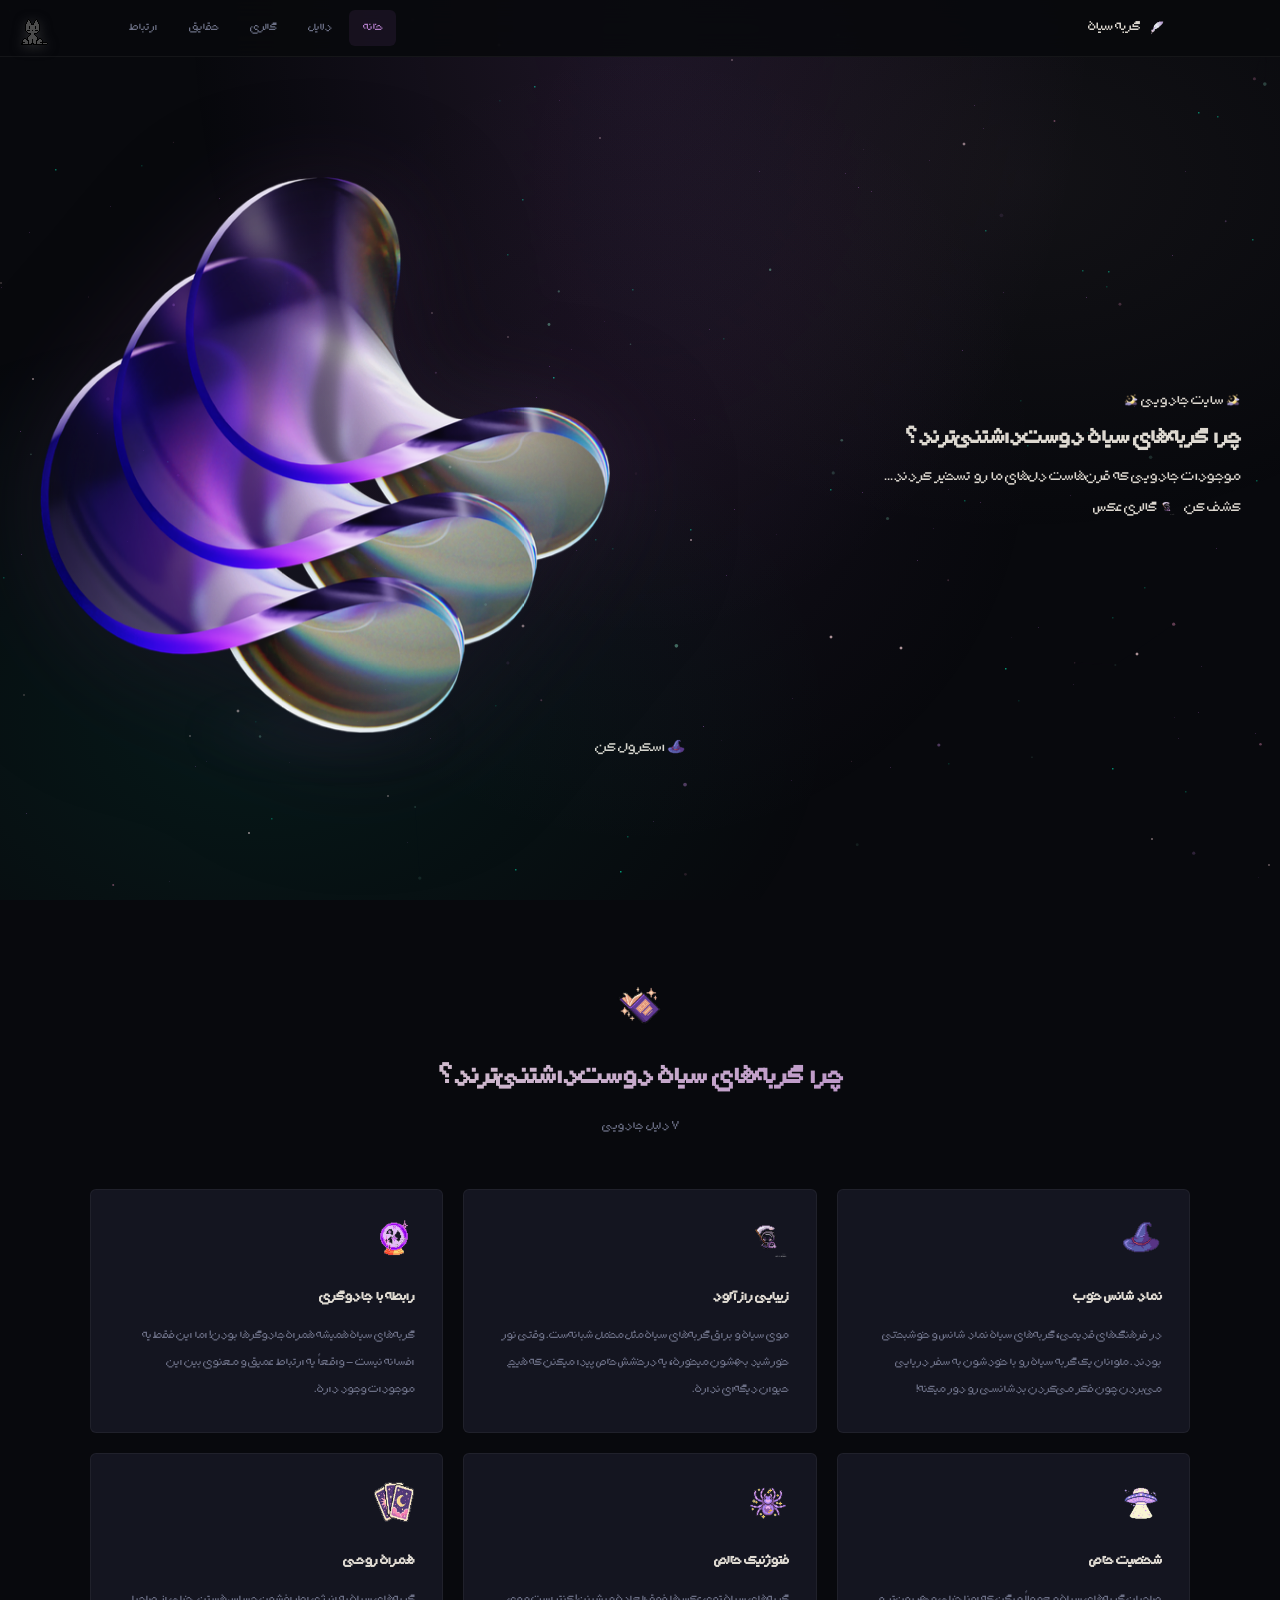
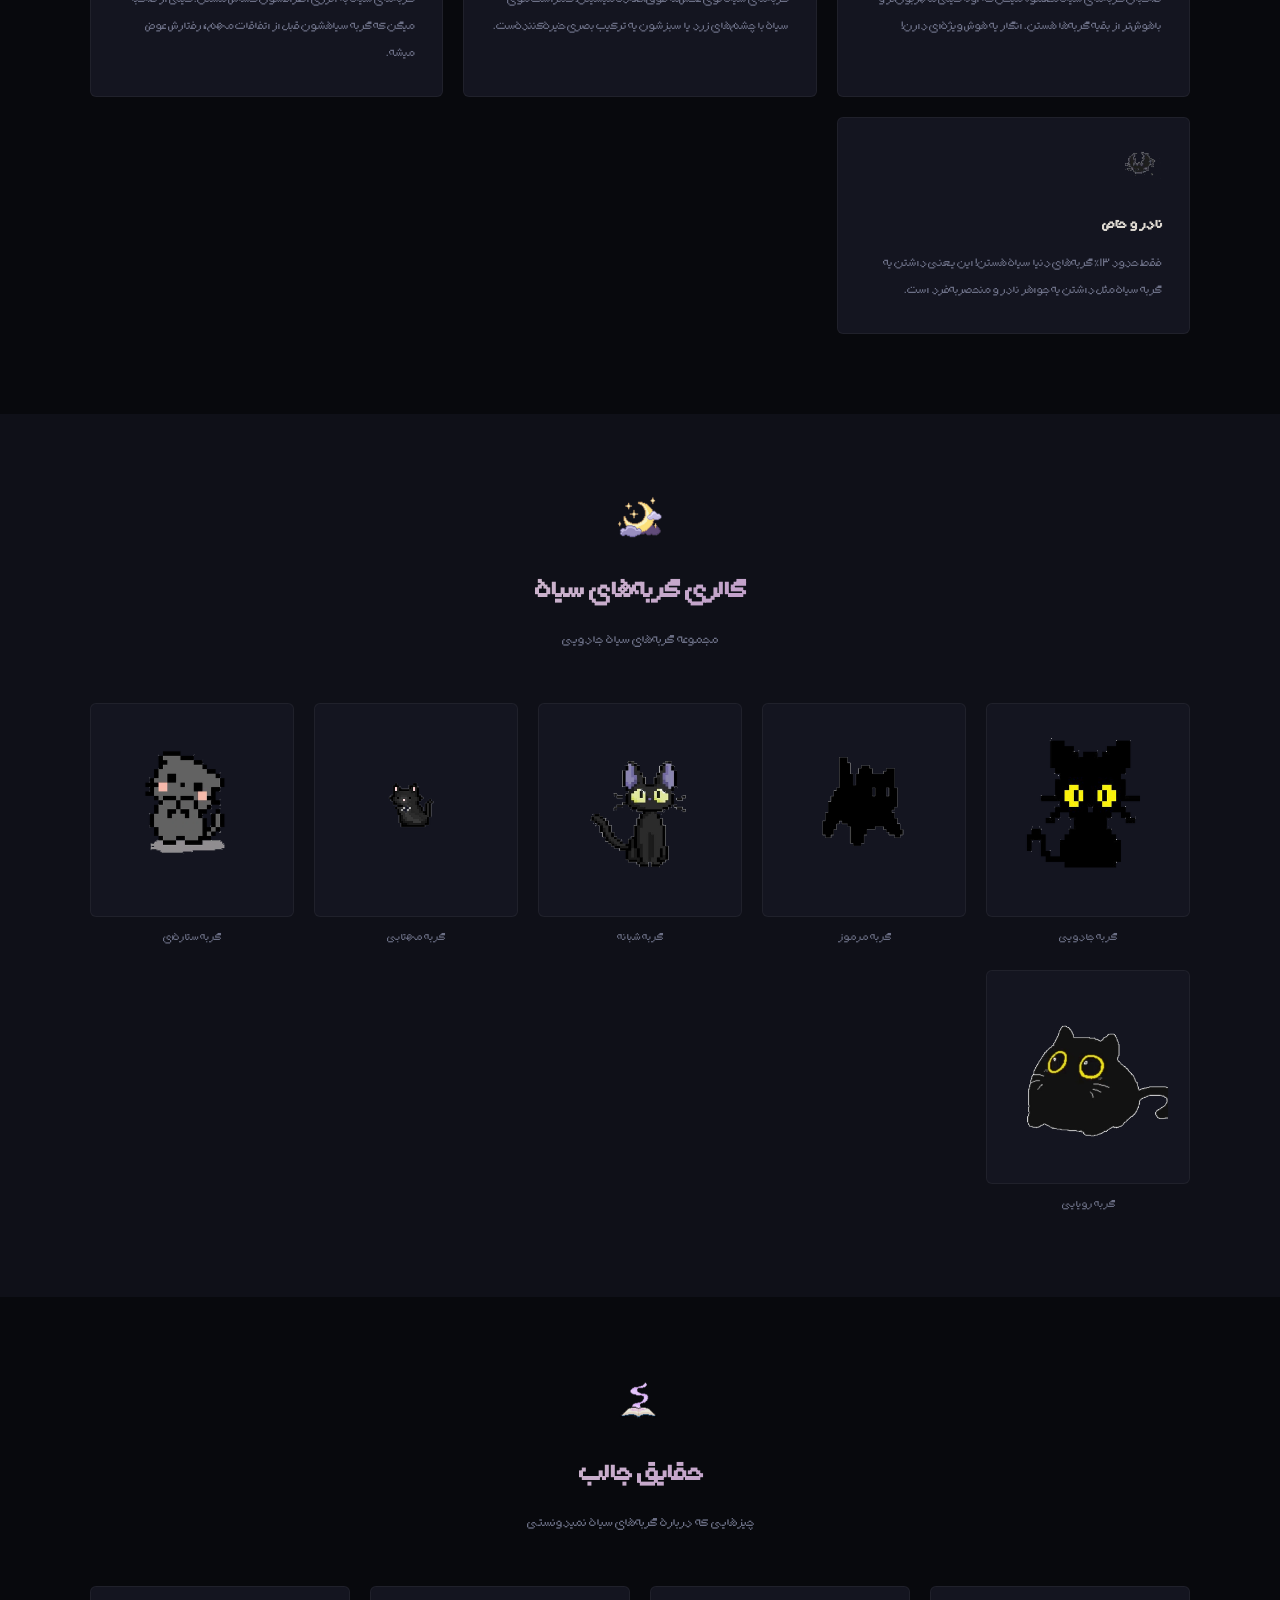
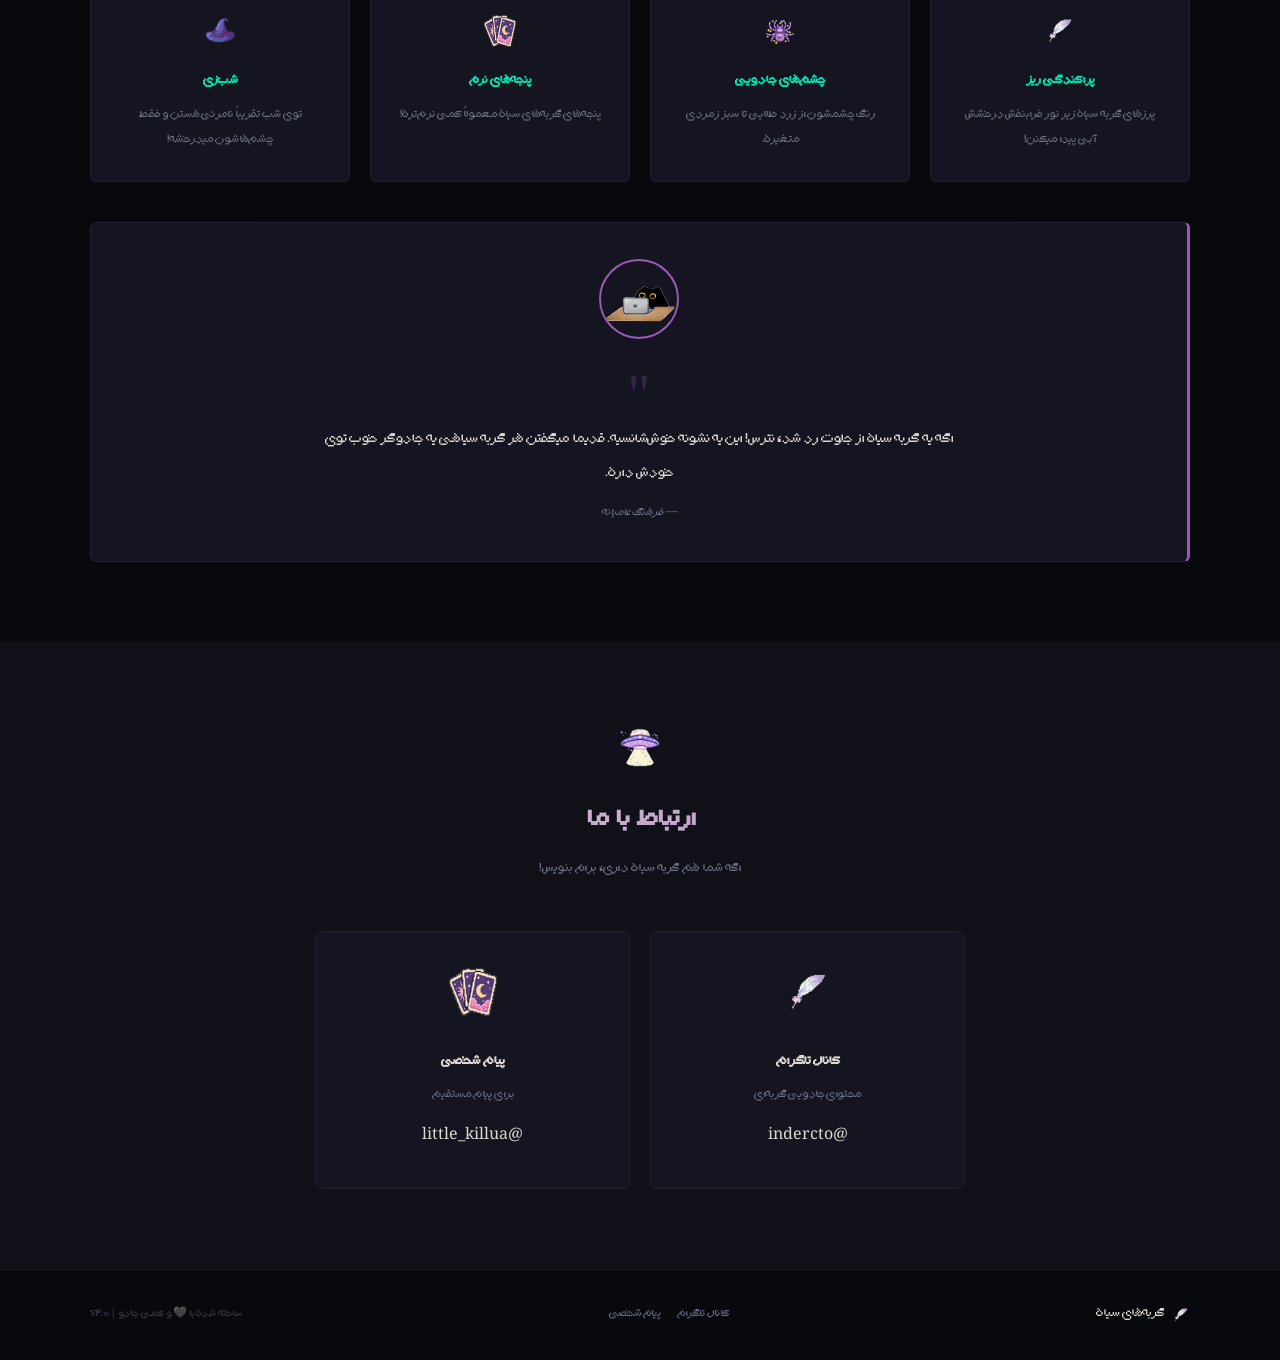
==== commit bb9f1a60: "V3.2: Pixel starfield, living animations, no-copy text, breathing icons" ====
--- a/index.html
+++ b/index.html
@@ -11,6 +11,7 @@
     <link rel="stylesheet" href="css/style.css">
 </head>
 <body>
+    <canvas id="starfield"></canvas>
     <canvas id="particles"></canvas>
 
     <nav class="nav" id="nav">
@@ -32,12 +33,12 @@
         <div class="hero3d-bg-glow"></div>
         <div class="hero3d-content">
             <div class="hero3d-text">
-                <div class="hero-badge"><img src="images/icon_star.png" class="px-icon-badge" alt=""> سایت جادویی <img src="images/icon_star.png" class="px-icon-badge" alt=""></div>
-                <h1 class="hero-title">
+                <div class="hero-badge no-select"><img src="images/icon_star.png" class="px-icon-badge" alt=""> سایت جادویی <img src="images/icon_star.png" class="px-icon-badge" alt=""></div>
+                <h1 class="hero-title no-select">
                     <span>چرا گربه‌های سیاه</span>
                     <span class="accent">دوست‌داشتنی‌ترند؟</span>
                 </h1>
-                <p class="hero-sub">موجودات جادویی که قرن‌هاست دل‌های ما رو تسخیر کردند...</p>
+                <p class="hero-sub no-select">موجودات جادویی که قرن‌هاست دل‌های ما رو تسخیر کردند...</p>
                 <div class="hero-btns">
                     <a href="#reasons" class="btn btn-p">کشف کن <img src="images/icon_sparkle.png" class="px-icon-btn" alt=""></a>
                     <a href="#gallery" class="btn btn-s">گالری عکس</a>
@@ -57,50 +58,50 @@
     <section class="section" id="reasons">
         <div class="container">
             <div class="sec-head">
-                <img src="images/icon_crystal.png" class="px-icon-lg" alt="">
-                <h2>چرا گربه‌های سیاه دوست‌داشتنی‌ترند؟</h2>
-                <p>۷ دلیل جادویی</p>
+                <img src="images/icon_crystal.png" class="px-icon-lg living-icon" alt="">
+                <h2 class="no-select">چرا گربه‌های سیاه دوست‌داشتنی‌ترند؟</h2>
+                <p class="no-select">۷ دلیل جادویی</p>
             </div>
             <div class="cards-grid">
                 <div class="card"><div class="card-top"></div><div class="card-inner">
-                    <img src="images/icon_moon.png" class="px-icon-card" alt="">
-                    <h3>نماد شانس خوب</h3>
+                    <img src="images/icon_moon.png" class="px-icon-card living-icon" alt="">
+                    <h3 class="no-select">نماد شانس خوب</h3>
                     <p>در فرهنگ‌های قدیمی، گربه‌های سیاه نماد شانس و خوشبختی بودند. ملوانان یک گربه سیاه رو با خودشون به سفر دریایی می‌بردن چون فکر می‌کردن بدشانسی رو دور میکنه!</p>
                 </div></div>
 
                 <div class="card"><div class="card-top"></div><div class="card-inner">
-                    <img src="images/icon_sparkle.png" class="px-icon-card" alt="">
-                    <h3>زیبایی رازآلود</h3>
+                    <img src="images/icon_sparkle.png" class="px-icon-card living-icon" alt="">
+                    <h3 class="no-select">زیبایی رازآلود</h3>
                     <p>موی سیاه و براق گربه‌های سیاه مثل مخمل شبانه‌ست. وقتی نور خورشید بهشون میخوره، یه درخشش خاص پیدا میکنن که هیچ حیوان دیگه‌ای نداره.</p>
                 </div></div>
 
                 <div class="card"><div class="card-top"></div><div class="card-inner">
-                    <img src="images/icon_hat.png" class="px-icon-card" alt="">
-                    <h3>رابطه با جادوگری</h3>
+                    <img src="images/icon_hat.png" class="px-icon-card living-icon" alt="">
+                    <h3 class="no-select">رابطه با جادوگری</h3>
                     <p>گربه‌های سیاه همیشه همراه جادوگرها بودن! اما این فقط یه افسانه نیست - واقعاً یه ارتباط عمیق و معنوی بین این موجودات وجود داره.</p>
                 </div></div>
 
                 <div class="card"><div class="card-top"></div><div class="card-inner">
-                    <img src="images/icon_heart.png" class="px-icon-card" alt="">
-                    <h3>شخصیت خاص</h3>
+                    <img src="images/icon_heart.png" class="px-icon-card living-icon" alt="">
+                    <h3 class="no-select">شخصیت خاص</h3>
                     <p>صاحبان گربه‌های سیاه معمولاً میگن که اونا خیلی مهربون‌تر و باهوش‌تر از بقیه گربه‌ها هستن. انگار یه هوش ویژه‌ای دارن!</p>
                 </div></div>
 
                 <div class="card"><div class="card-top"></div><div class="card-inner">
-                    <img src="images/icon_eye.png" class="px-icon-card" alt="">
-                    <h3>فتوژنیک خالص</h3>
+                    <img src="images/icon_eye.png" class="px-icon-card living-icon" alt="">
+                    <h3 class="no-select">فتوژنیک خالص</h3>
                     <p>گربه‌های سیاه توی عکس‌ها فوق‌العاده میشینن! کنتراست موی سیاه با چشم‌های زرد یا سبزشون یه ترکیب بصری خیره‌کننده‌ست.</p>
                 </div></div>
 
                 <div class="card"><div class="card-top"></div><div class="card-inner">
-                    <img src="images/icon_cat_face.png" class="px-icon-card" alt="">
-                    <h3>همراه روحی</h3>
+                    <img src="images/icon_cat_face.png" class="px-icon-card living-icon" alt="">
+                    <h3 class="no-select">همراه روحی</h3>
                     <p>گربه‌های سیاه به انرژی اطرافشون حساس هستن. خیلی از صاحبا میگن که گربه سیاهشون قبل از اتفاقات مهم، رفتارش عوض میشه.</p>
                 </div></div>
 
                 <div class="card"><div class="card-top"></div><div class="card-inner">
-                    <img src="images/icon_wand.png" class="px-icon-card" alt="">
-                    <h3>نادر و خاص</h3>
+                    <img src="images/icon_wand.png" class="px-icon-card living-icon" alt="">
+                    <h3 class="no-select">نادر و خاص</h3>
                     <p>فقط حدود ۱۳٪ گربه‌های دنیا سیاه هستن! این یعنی داشتن یه گربه سیاه مثل داشتن یه جواهر نادر و منحصربه‌فرد است.</p>
                 </div></div>
             </div>
@@ -111,8 +112,8 @@
     <section class="section section-alt" id="gallery">
         <div class="container">
             <div class="sec-head">
-                <img src="images/icon_star.png" class="px-icon-lg" alt="">
-                <h2>گالری گربه‌های سیاه</h2>
+                <img src="images/icon_star.png" class="px-icon-lg living-icon" alt="">
+                <h2 class="no-select">گالری گربه‌های سیاه</h2>
                 <p>مجموعه گربه‌های سیاه جادویی</p>
             </div>
             <div class="gallery">
@@ -130,15 +131,15 @@
     <section class="section" id="facts">
         <div class="container">
             <div class="sec-head">
-                <img src="images/icon_potion.png" class="px-icon-lg" alt="">
-                <h2>حقایق جالب</h2>
+                <img src="images/icon_potion.png" class="px-icon-lg living-icon" alt="">
+                <h2 class="no-select">حقایق جالب</h2>
                 <p>چیزهایی که درباره گربه‌های سیاه نمیدونستی</p>
             </div>
             <div class="facts-grid">
-                <div class="fact"><img src="images/icon_paw.png" class="px-icon-md" alt=""><h3>پراکندگی ریز</h3><p>پرزهای گربه سیاه زیر نور فرابنفش درخشش آبی پیدا میکنن!</p></div>
-                <div class="fact"><img src="images/icon_eye.png" class="px-icon-md" alt=""><h3>چشم‌های جادویی</h3><p>رنگ چشمشون از زرد طلایی تا سبز زمردی متغیره.</p></div>
-                <div class="fact"><img src="images/icon_cat_face.png" class="px-icon-md" alt=""><h3>پنجه‌های نرم</h3><p>پنجه‌های گربه‌های سیاه معمولاً کمی نرم‌تره!</p></div>
-                <div class="fact"><img src="images/icon_moon.png" class="px-icon-md" alt=""><h3>شب‌زی</h3><p>توی شب تقریباً نامرئی هستن و فقط چشم‌هاشون میدرخشه!</p></div>
+                <div class="fact"><img src="images/icon_paw.png" class="px-icon-md" alt=""><h3 class="no-select">پراکندگی ریز</h3><p>پرزهای گربه سیاه زیر نور فرابنفش درخشش آبی پیدا میکنن!</p></div>
+                <div class="fact"><img src="images/icon_eye.png" class="px-icon-md" alt=""><h3 class="no-select">چشم‌های جادویی</h3><p>رنگ چشمشون از زرد طلایی تا سبز زمردی متغیره.</p></div>
+                <div class="fact"><img src="images/icon_cat_face.png" class="px-icon-md" alt=""><h3 class="no-select">پنجه‌های نرم</h3><p>پنجه‌های گربه‌های سیاه معمولاً کمی نرم‌تره!</p></div>
+                <div class="fact"><img src="images/icon_moon.png" class="px-icon-md" alt=""><h3 class="no-select">شب‌زی</h3><p>توی شب تقریباً نامرئی هستن و فقط چشم‌هاشون میدرخشه!</p></div>
             </div>
             <div class="quote-box">
                 <img src="images/quote_cat.png" alt="" class="quote-cat-img">
@@ -153,20 +154,20 @@
     <section class="section section-alt" id="contact">
         <div class="container">
             <div class="sec-head">
-                <img src="images/icon_heart.png" class="px-icon-lg" alt="">
-                <h2>ارتباط با ما</h2>
+                <img src="images/icon_heart.png" class="px-icon-lg living-icon" alt="">
+                <h2 class="no-select">ارتباط با ما</h2>
                 <p>اگه شما هم گربه سیاه داری، برام بنویس!</p>
             </div>
             <div class="contact-cards">
                 <div class="contact-card">
-                    <img src="images/icon_paw.png" class="px-icon-lg" alt="">
-                    <h3>کانال تلگرام</h3>
+                    <img src="images/icon_paw.png" class="px-icon-lg living-icon" alt="">
+                    <h3 class="no-select">کانال تلگرام</h3>
                     <p>محتوای جادویی گربه‌ای</p>
                     <a href="https://t.me/indercto" target="_blank" class="btn btn-p">@indercto</a>
                 </div>
                 <div class="contact-card">
-                    <img src="images/icon_cat_face.png" class="px-icon-lg" alt="">
-                    <h3>پیام شخصی</h3>
+                    <img src="images/icon_cat_face.png" class="px-icon-lg living-icon" alt="">
+                    <h3 class="no-select">پیام شخصی</h3>
                     <p>برای پیام مستقیم</p>
                     <a href="https://t.me/little_killua" target="_blank" class="btn btn-p">@little_killua</a>
                 </div>
@@ -193,6 +194,7 @@
         <a href="#contact" class="mobile-link">ارتباط</a>
     </div>
 
+    <script src="js/starfield.js"></script>
     <script src="js/oneko.js" data-cat="./images/oneko.png"></script>
     <script src="js/script.js"></script>
 </body>
--- a/css/style.css
+++ b/css/style.css
@@ -19,7 +19,7 @@
 ::-webkit-scrollbar-track{background:var(--bg)}
 ::-webkit-scrollbar-thumb{background:var(--pri);border-radius:3px}
 ::selection{background:var(--pri);color:#fff}
-img{image-rendering:pixelated}
+img{image-rendering:auto;-webkit-user-select:none;-moz-user-select:none;user-select:none;-webkit-touch-callout:none}
 a{text-decoration:none;color:inherit}
 
 /* Pixel Icons */
@@ -31,7 +31,8 @@
 .px-icon-badge{width:14px;height:14px;vertical-align:middle}
 
 /* Particles */
-#particles{position:fixed;inset:0;pointer-events:none;z-index:0}
+#particles{position:fixed;inset:0;pointer-events:none;z-index:1}
+#starfield{position:fixed;inset:0;pointer-events:none;z-index:0}
 
 /* Oneko - handled by oneko.js */
 
@@ -238,6 +239,12 @@
 @keyframes float{0%,100%{transform:translateY(0)}50%{transform:translateY(-8px)}}
 @keyframes pulse{0%,100%{box-shadow:0 0 0 rgba(155,89,182,0)}50%{box-shadow:0 0 16px rgba(155,89,182,.15)}}
 @keyframes fadeInUp{from{opacity:0;transform:translateY(24px)}to{opacity:1;transform:translateY(0)}}
+@keyframes particle-float{
+    0%{transform:translateY(0) translateX(0);opacity:0}
+    20%{opacity:.6}
+    80%{opacity:.4}
+    100%{transform:translateY(-200px) translateX(50px);opacity:0}
+}
 
 .animate-in{animation:fadeInUp .5s ease forwards;opacity:0}
 .animate-in[data-d="1"]{animation-delay:.1s}
@@ -246,6 +253,47 @@
 .animate-in[data-d="4"]{animation-delay:.4s}
 .animate-in[data-d="5"]{animation-delay:.5s}
 .animate-in[data-d="6"]{animation-delay:.6s}
+
+/* Image Protection */
+img{
+    -webkit-user-select:none;-moz-user-select:none;user-select:none;
+    -webkit-touch-callout:none;-webkit-user-drag:none;
+    pointer-events:none;
+}
+.hero3d-img{pointer-events:auto !important}
+
+/* Non-copyable Text */
+.no-select{
+    -webkit-user-select:none;-moz-user-select:none;user-select:none;
+    -webkit-touch-callout:none;
+}
+
+/* Living Animations */
+@keyframes glow-pulse{
+    0%,100%{filter:drop-shadow(0 0 8px rgba(155,89,182,.3))}
+    50%{filter:drop-shadow(0 0 20px rgba(155,89,182,.6))}
+}
+@keyframes rotate-slow{
+    from{transform:rotate(0deg)}to{transform:rotate(360deg)}
+}
+@keyframes shimmer{
+    0%{background-position:-200% 0}
+    100%{background-position:200% 0}
+}
+@keyframes breathe{
+    0%,100%{transform:scale(1);opacity:.7}
+    50%{transform:scale(1.05);opacity:1}
+}
+@keyframes blink{
+    0%,45%,55%,100%{opacity:1}
+    50%{opacity:0}
+}
+
+.living-icon{animation:breathe 3s ease-in-out infinite}
+.living-icon:nth-child(2n){animation-delay:.5s}
+.living-icon:nth-child(3n){animation-delay:1s}
+.living-card{transition:all .4s cubic-bezier(.16,1,.3,1)}
+.living-card:hover{transform:translateY(-4px) scale(1.01);box-shadow:0 0 30px rgba(155,89,182,.15)}
 
 /* Responsive */
 @media(max-width:768px){
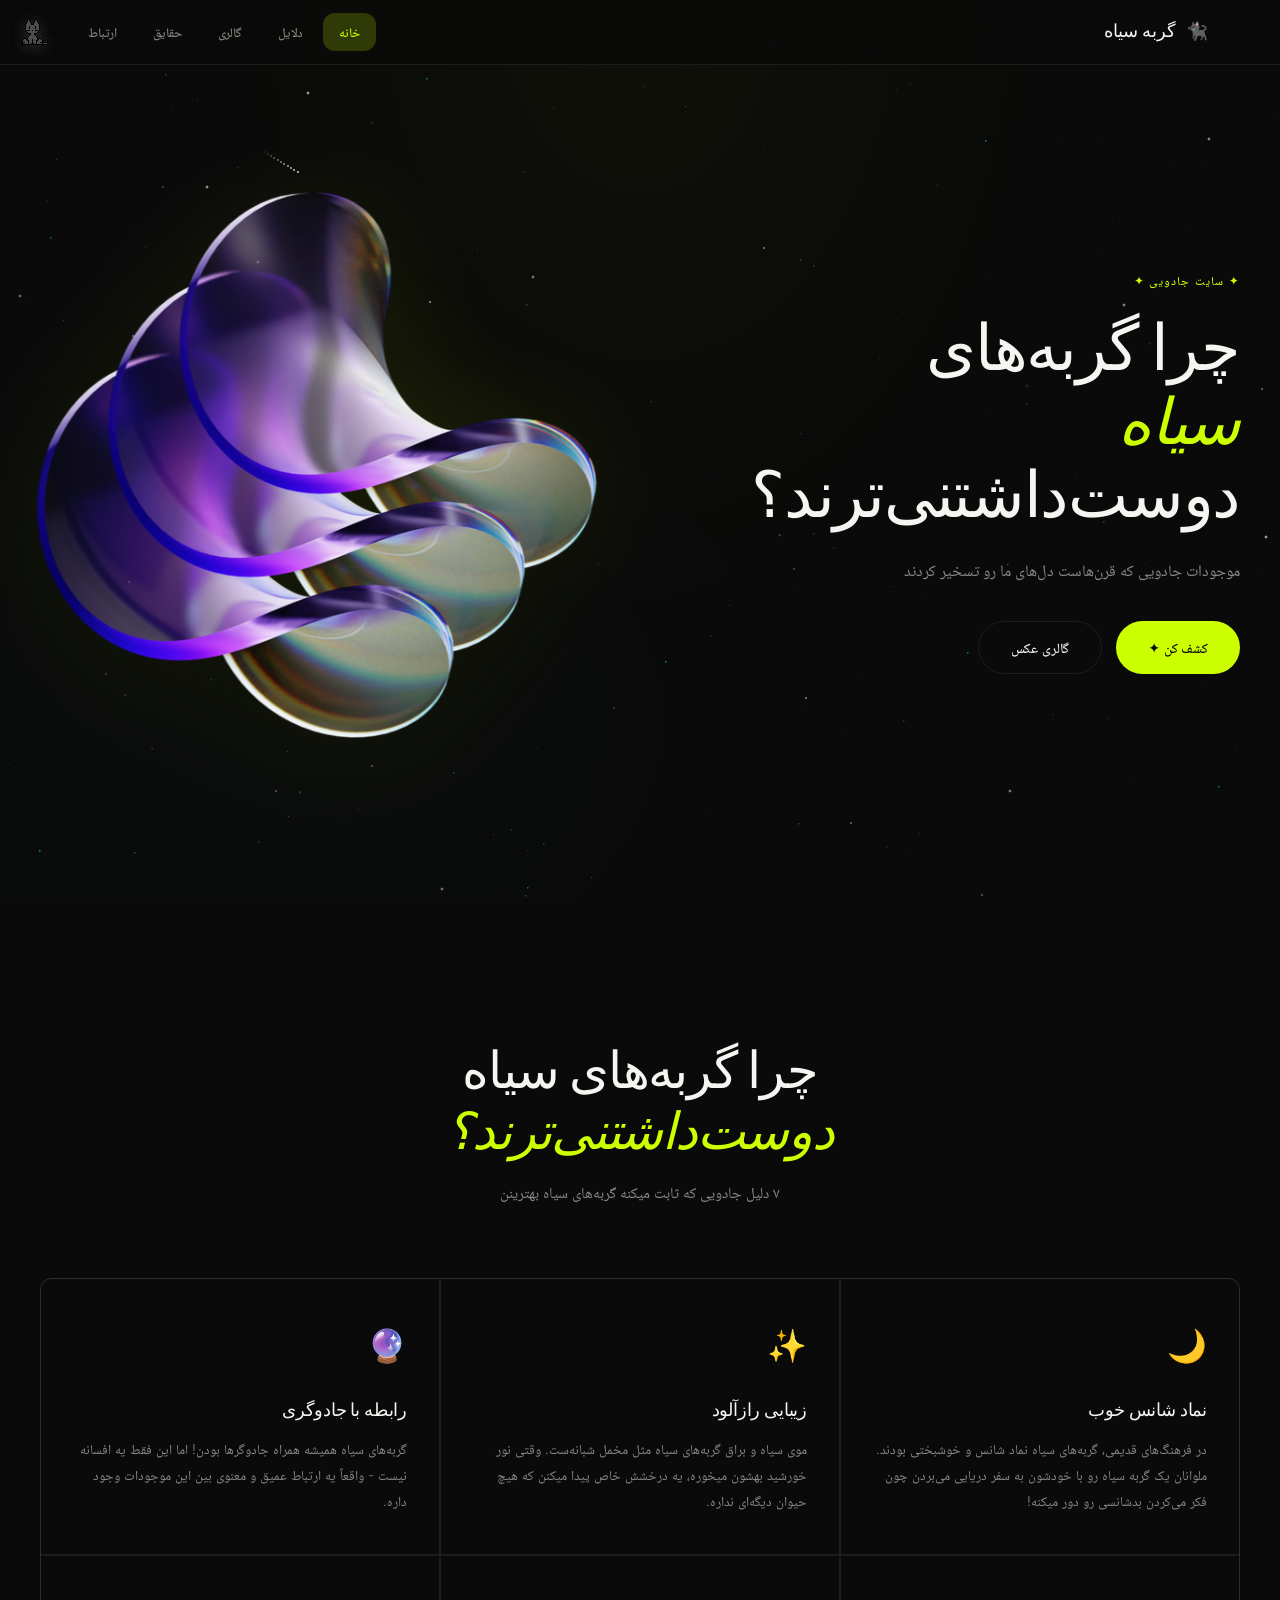
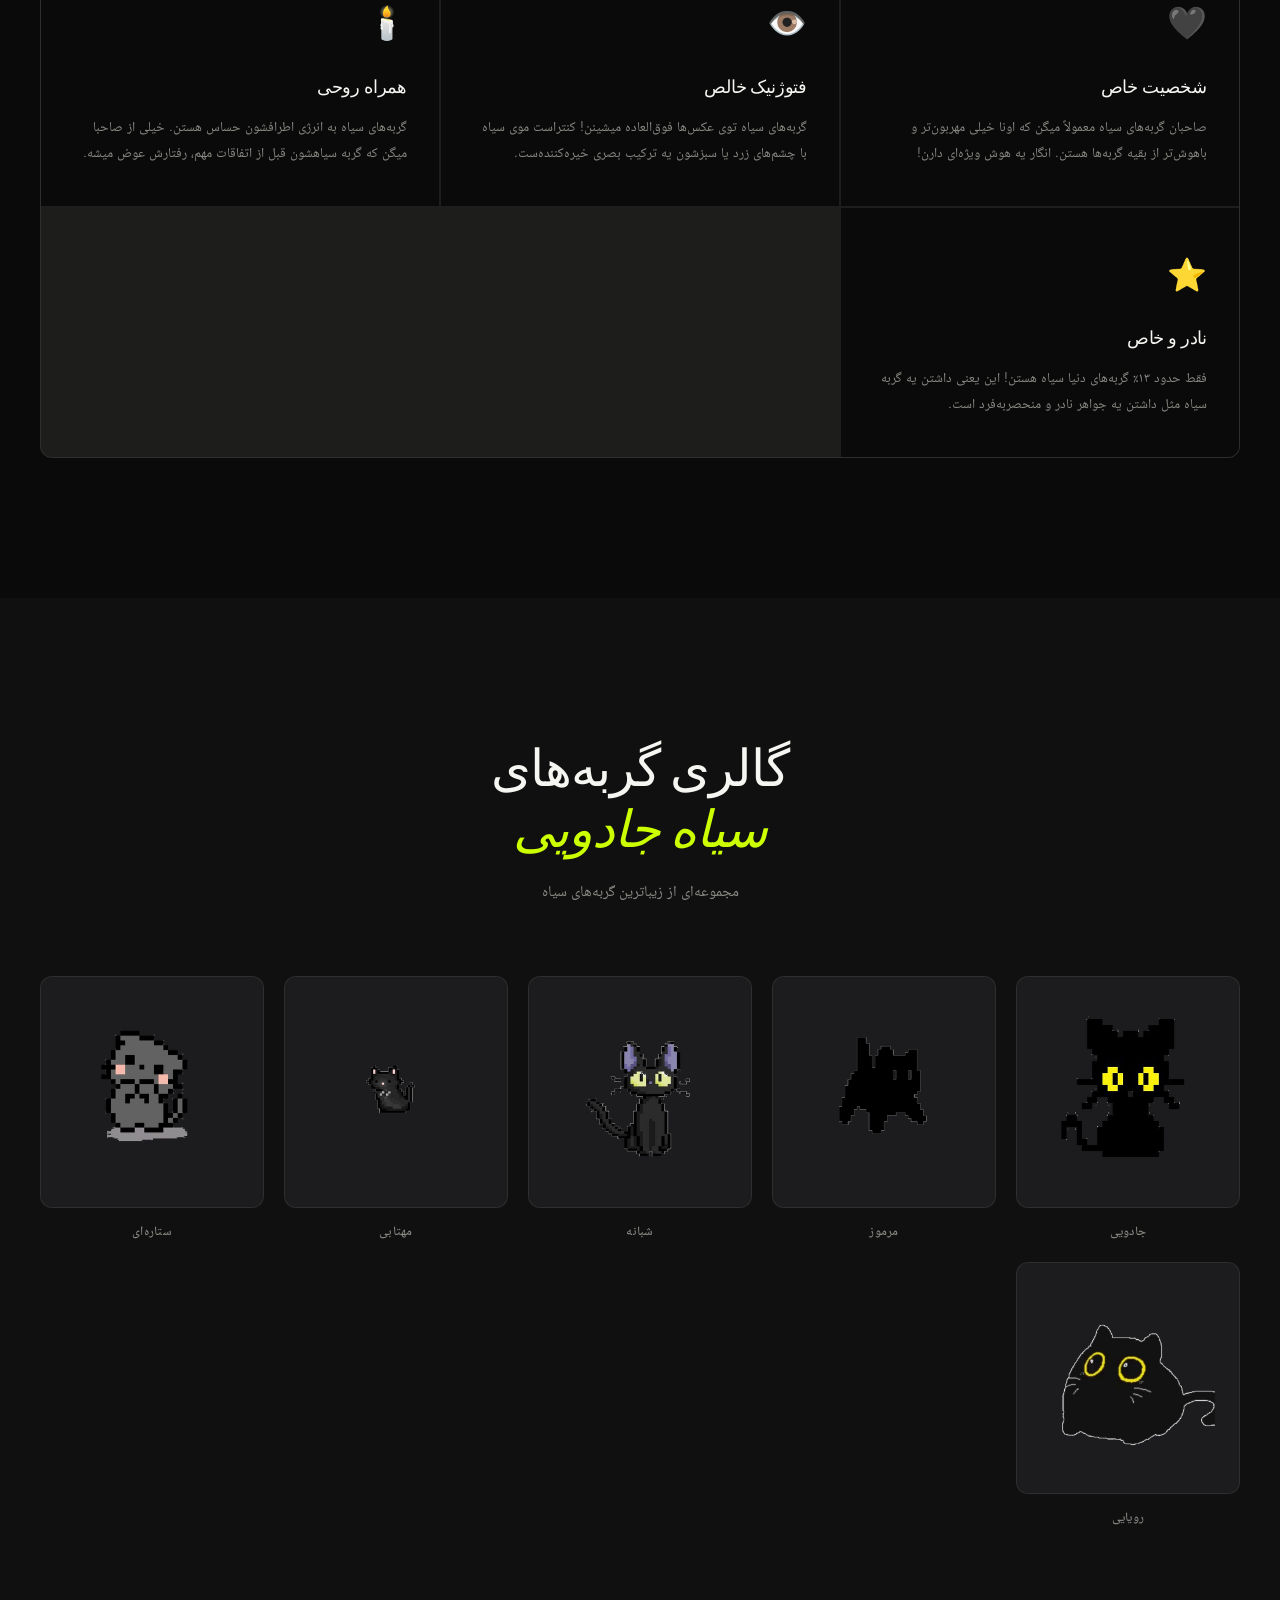
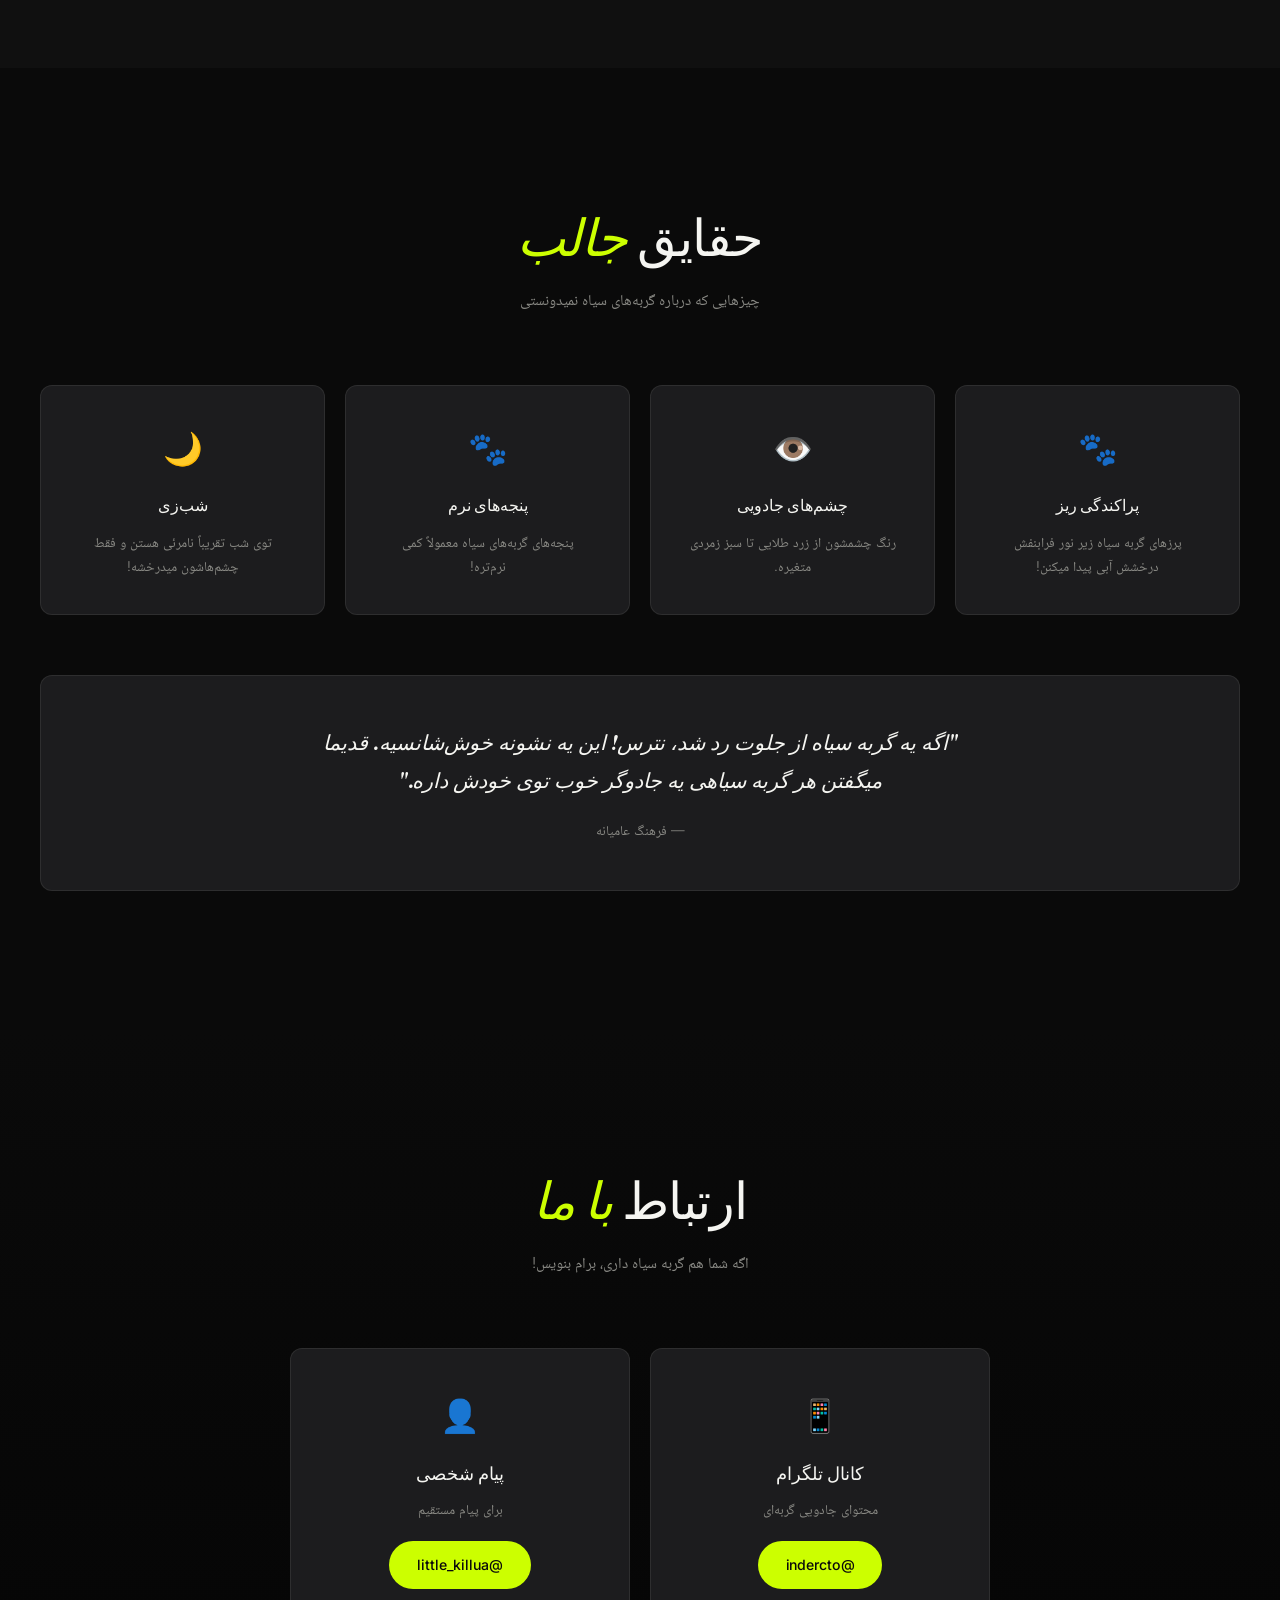
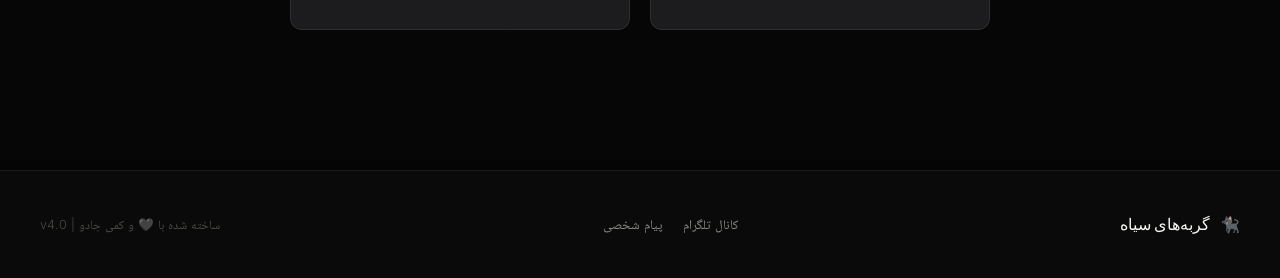
==== commit f584eea2: "V4: Combined Darky+Cloudy+Greeny design - Professional hero with parallax" ====
--- a/index.html
+++ b/index.html
@@ -7,7 +7,7 @@
     <meta name="description" content="چرا گربه‌های سیاه دوست‌داشتنی‌ترین موجودات روی زمین هستند؟">
     <link rel="icon" href="data:image/svg+xml,<svg xmlns='http://www.w3.org/2000/svg' viewBox='0 0 100 100'><text y='.9em' font-size='90'>🐈‍⬛</text></svg>">
     <link rel="preconnect" href="https://fonts.googleapis.com">
-    <link href="https://fonts.googleapis.com/css2?family=Press+Start+2P&family=VT323&family=Noto+Naskh+Arabic:wght@400;700&display=swap" rel="stylesheet">
+    <link href="https://fonts.googleapis.com/css2?family=DM+Serif+Display:ital@0;1&family=Inter:wght@300;400;500;600&family=Noto+Naskh+Arabic:wght@400;700&display=swap" rel="stylesheet">
     <link rel="stylesheet" href="css/style.css">
 </head>
 <body>
@@ -16,7 +16,7 @@
 
     <nav class="nav" id="nav">
         <div class="nav-c">
-            <a href="#home" class="nav-logo"><img src="images/icon_paw.png" class="px-icon-sm" alt=""> <span>گربه سیاه</span></a>
+            <a href="#home" class="nav-logo">🐈‍⬛ <span>گربه سیاه</span></a>
             <div class="nav-links">
                 <a href="#home" class="nav-link active">خانه</a>
                 <a href="#reasons" class="nav-link">دلایل</a>
@@ -28,82 +28,74 @@
         </div>
     </nav>
 
-    <!-- HERO 3D -->
-    <section class="hero3d" id="home">
-        <div class="hero3d-bg-glow"></div>
-        <div class="hero3d-content">
-            <div class="hero3d-text">
-                <div class="hero-badge no-select"><img src="images/icon_star.png" class="px-icon-badge" alt=""> سایت جادویی <img src="images/icon_star.png" class="px-icon-badge" alt=""></div>
+    <!-- HERO -->
+    <section class="hero" id="home">
+        <div class="hero-bg"></div>
+        <div class="hero-content">
+            <div class="hero-text">
+                <span class="hero-tag no-select">✦ سایت جادویی ✦</span>
                 <h1 class="hero-title no-select">
-                    <span>چرا گربه‌های سیاه</span>
-                    <span class="accent">دوست‌داشتنی‌ترند؟</span>
+                    <span>چرا گربه‌های</span>
+                    <span class="accent">سیاه</span>
+                    <span>دوست‌داشتنی‌ترند؟</span>
                 </h1>
-                <p class="hero-sub no-select">موجودات جادویی که قرن‌هاست دل‌های ما رو تسخیر کردند...</p>
+                <p class="hero-sub no-select">موجودات جادویی که قرن‌هاست دل‌های ما رو تسخیر کردند</p>
                 <div class="hero-btns">
-                    <a href="#reasons" class="btn btn-p">کشف کن <img src="images/icon_sparkle.png" class="px-icon-btn" alt=""></a>
-                    <a href="#gallery" class="btn btn-s">گالری عکس</a>
-                </div>
-            </div>
-            <div class="hero3d-object" id="hero3dObject">
-                <div class="hero3d-shadow"></div>
-                <img src="images/hero_3d_cat.png" alt="obj-3d" class="hero3d-img" id="hero3dImg">
-                <div class="hero3d-glow"></div>
-                <div class="hero3d-particles" id="hero3dParticles"></div>
-            </div>
-        </div>
-        <div class="scroll-hint"><img src="images/icon_moon.png" class="px-icon-sm" alt=""> <span>اسکرول کن</span></div>
+                    <a href="#reasons" class="btn btn-primary no-select">کشف کن ✦</a>
+                    <a href="#gallery" class="btn btn-outline no-select">گالری عکس</a>
+                </div>
+            </div>
+            <div class="hero-widget" id="heroWidget">
+                <div class="widget-glow"></div>
+                <img src="images/hero_3d_cat.png" alt="گربه سیاه جادویی" class="hero-img" id="heroImg">
+                <div class="widget-particles" id="widgetParticles"></div>
+            </div>
+        </div>
     </section>
 
     <!-- REASONS -->
     <section class="section" id="reasons">
         <div class="container">
-            <div class="sec-head">
-                <img src="images/icon_crystal.png" class="px-icon-lg living-icon" alt="">
-                <h2 class="no-select">چرا گربه‌های سیاه دوست‌داشتنی‌ترند؟</h2>
-                <p class="no-select">۷ دلیل جادویی</p>
-            </div>
-            <div class="cards-grid">
-                <div class="card"><div class="card-top"></div><div class="card-inner">
-                    <img src="images/icon_moon.png" class="px-icon-card living-icon" alt="">
+            <div class="section-header">
+                <h2 class="no-select">چرا گربه‌های سیاه<br><span class="accent">دوست‌داشتنی‌ترند؟</span></h2>
+                <p class="no-select">۷ دلیل جادویی که ثابت میکنه گربه‌های سیاه بهترینن</p>
+            </div>
+            <div class="features-grid">
+                <div class="feature-card">
+                    <div class="feature-icon living-icon">🌙</div>
                     <h3 class="no-select">نماد شانس خوب</h3>
                     <p>در فرهنگ‌های قدیمی، گربه‌های سیاه نماد شانس و خوشبختی بودند. ملوانان یک گربه سیاه رو با خودشون به سفر دریایی می‌بردن چون فکر می‌کردن بدشانسی رو دور میکنه!</p>
-                </div></div>
-
-                <div class="card"><div class="card-top"></div><div class="card-inner">
-                    <img src="images/icon_sparkle.png" class="px-icon-card living-icon" alt="">
+                </div>
+                <div class="feature-card">
+                    <div class="feature-icon living-icon">✨</div>
                     <h3 class="no-select">زیبایی رازآلود</h3>
                     <p>موی سیاه و براق گربه‌های سیاه مثل مخمل شبانه‌ست. وقتی نور خورشید بهشون میخوره، یه درخشش خاص پیدا میکنن که هیچ حیوان دیگه‌ای نداره.</p>
-                </div></div>
-
-                <div class="card"><div class="card-top"></div><div class="card-inner">
-                    <img src="images/icon_hat.png" class="px-icon-card living-icon" alt="">
+                </div>
+                <div class="feature-card">
+                    <div class="feature-icon living-icon">🔮</div>
                     <h3 class="no-select">رابطه با جادوگری</h3>
                     <p>گربه‌های سیاه همیشه همراه جادوگرها بودن! اما این فقط یه افسانه نیست - واقعاً یه ارتباط عمیق و معنوی بین این موجودات وجود داره.</p>
-                </div></div>
-
-                <div class="card"><div class="card-top"></div><div class="card-inner">
-                    <img src="images/icon_heart.png" class="px-icon-card living-icon" alt="">
+                </div>
+                <div class="feature-card">
+                    <div class="feature-icon living-icon">🖤</div>
                     <h3 class="no-select">شخصیت خاص</h3>
                     <p>صاحبان گربه‌های سیاه معمولاً میگن که اونا خیلی مهربون‌تر و باهوش‌تر از بقیه گربه‌ها هستن. انگار یه هوش ویژه‌ای دارن!</p>
-                </div></div>
-
-                <div class="card"><div class="card-top"></div><div class="card-inner">
-                    <img src="images/icon_eye.png" class="px-icon-card living-icon" alt="">
+                </div>
+                <div class="feature-card">
+                    <div class="feature-icon living-icon">👁️</div>
                     <h3 class="no-select">فتوژنیک خالص</h3>
                     <p>گربه‌های سیاه توی عکس‌ها فوق‌العاده میشینن! کنتراست موی سیاه با چشم‌های زرد یا سبزشون یه ترکیب بصری خیره‌کننده‌ست.</p>
-                </div></div>
-
-                <div class="card"><div class="card-top"></div><div class="card-inner">
-                    <img src="images/icon_cat_face.png" class="px-icon-card living-icon" alt="">
+                </div>
+                <div class="feature-card">
+                    <div class="feature-icon living-icon">🕯️</div>
                     <h3 class="no-select">همراه روحی</h3>
                     <p>گربه‌های سیاه به انرژی اطرافشون حساس هستن. خیلی از صاحبا میگن که گربه سیاهشون قبل از اتفاقات مهم، رفتارش عوض میشه.</p>
-                </div></div>
-
-                <div class="card"><div class="card-top"></div><div class="card-inner">
-                    <img src="images/icon_wand.png" class="px-icon-card living-icon" alt="">
+                </div>
+                <div class="feature-card">
+                    <div class="feature-icon living-icon">⭐</div>
                     <h3 class="no-select">نادر و خاص</h3>
                     <p>فقط حدود ۱۳٪ گربه‌های دنیا سیاه هستن! این یعنی داشتن یه گربه سیاه مثل داشتن یه جواهر نادر و منحصربه‌فرد است.</p>
-                </div></div>
+                </div>
             </div>
         </div>
     </section>
@@ -111,18 +103,17 @@
     <!-- GALLERY -->
     <section class="section section-alt" id="gallery">
         <div class="container">
-            <div class="sec-head">
-                <img src="images/icon_star.png" class="px-icon-lg living-icon" alt="">
-                <h2 class="no-select">گالری گربه‌های سیاه</h2>
-                <p>مجموعه گربه‌های سیاه جادویی</p>
-            </div>
-            <div class="gallery">
-                <div class="gal-item"><div class="gal-frame"><img src="images/gallery_1.png" alt="گربه سیاه ۱"></div><span>گربه جادویی</span></div>
-                <div class="gal-item"><div class="gal-frame"><img src="images/gallery_2.png" alt="گربه سیاه ۲"></div><span>گربه مرموز</span></div>
-                <div class="gal-item"><div class="gal-frame"><img src="images/gallery_3.png" alt="گربه سیاه ۳"></div><span>گربه شبانه</span></div>
-                <div class="gal-item"><div class="gal-frame"><img src="images/gallery_4.png" alt="گربه سیاه ۴"></div><span>گربه مهتابی</span></div>
-                <div class="gal-item"><div class="gal-frame"><img src="images/gallery_5.png" alt="گربه سیاه ۵"></div><span>گربه ستاره‌ای</span></div>
-                <div class="gal-item"><div class="gal-frame"><img src="images/gallery_6.png" alt="گربه سیاه ۶"></div><span>گربه رویایی</span></div>
+            <div class="section-header">
+                <h2 class="no-select">گالری گربه‌های<br><span class="accent">سیاه جادویی</span></h2>
+                <p class="no-select">مجموعه‌ای از زیباترین گربه‌های سیاه</p>
+            </div>
+            <div class="gallery-grid">
+                <div class="gallery-item"><div class="gallery-frame"><img src="images/gallery_1.png" alt="گربه ۱"></div><span class="no-select">جادویی</span></div>
+                <div class="gallery-item"><div class="gallery-frame"><img src="images/gallery_2.png" alt="گربه ۲"></div><span class="no-select">مرموز</span></div>
+                <div class="gallery-item"><div class="gallery-frame"><img src="images/gallery_3.png" alt="گربه ۳"></div><span class="no-select">شبانه</span></div>
+                <div class="gallery-item"><div class="gallery-frame"><img src="images/gallery_4.png" alt="گربه ۴"></div><span class="no-select">مهتابی</span></div>
+                <div class="gallery-item"><div class="gallery-frame"><img src="images/gallery_5.png" alt="گربه ۵"></div><span class="no-select">ستاره‌ای</span></div>
+                <div class="gallery-item"><div class="gallery-frame"><img src="images/gallery_6.png" alt="گربه ۶"></div><span class="no-select">رویایی</span></div>
             </div>
         </div>
     </section>
@@ -130,59 +121,71 @@
     <!-- FACTS -->
     <section class="section" id="facts">
         <div class="container">
-            <div class="sec-head">
-                <img src="images/icon_potion.png" class="px-icon-lg living-icon" alt="">
-                <h2 class="no-select">حقایق جالب</h2>
-                <p>چیزهایی که درباره گربه‌های سیاه نمیدونستی</p>
+            <div class="section-header">
+                <h2 class="no-select">حقایق <span class="accent">جالب</span></h2>
+                <p class="no-select">چیزهایی که درباره گربه‌های سیاه نمیدونستی</p>
             </div>
             <div class="facts-grid">
-                <div class="fact"><img src="images/icon_paw.png" class="px-icon-md" alt=""><h3 class="no-select">پراکندگی ریز</h3><p>پرزهای گربه سیاه زیر نور فرابنفش درخشش آبی پیدا میکنن!</p></div>
-                <div class="fact"><img src="images/icon_eye.png" class="px-icon-md" alt=""><h3 class="no-select">چشم‌های جادویی</h3><p>رنگ چشمشون از زرد طلایی تا سبز زمردی متغیره.</p></div>
-                <div class="fact"><img src="images/icon_cat_face.png" class="px-icon-md" alt=""><h3 class="no-select">پنجه‌های نرم</h3><p>پنجه‌های گربه‌های سیاه معمولاً کمی نرم‌تره!</p></div>
-                <div class="fact"><img src="images/icon_moon.png" class="px-icon-md" alt=""><h3 class="no-select">شب‌زی</h3><p>توی شب تقریباً نامرئی هستن و فقط چشم‌هاشون میدرخشه!</p></div>
-            </div>
-            <div class="quote-box">
-                <img src="images/quote_cat.png" alt="" class="quote-cat-img">
-                <div class="quote-mark">"</div>
-                <blockquote>اگه یه گربه سیاه از جلوت رد شد، نترس! این یه نشونه خوش‌شانسیه. قدیما میگفتن هر گربه سیاهی یه جادوگر خوب توی خودش داره.</blockquote>
-                <cite>— فرهنگ عامیانه</cite>
+                <div class="fact-card">
+                    <div class="fact-icon living-icon">🐾</div>
+                    <h3 class="no-select">پراکندگی ریز</h3>
+                    <p>پرزهای گربه سیاه زیر نور فرابنفش درخشش آبی پیدا میکنن!</p>
+                </div>
+                <div class="fact-card">
+                    <div class="fact-icon living-icon">👁️</div>
+                    <h3 class="no-select">چشم‌های جادویی</h3>
+                    <p>رنگ چشمشون از زرد طلایی تا سبز زمردی متغیره.</p>
+                </div>
+                <div class="fact-card">
+                    <div class="fact-icon living-icon">🐾</div>
+                    <h3 class="no-select">پنجه‌های نرم</h3>
+                    <p>پنجه‌های گربه‌های سیاه معمولاً کمی نرم‌تره!</p>
+                </div>
+                <div class="fact-card">
+                    <div class="fact-icon living-icon">🌙</div>
+                    <h3 class="no-select">شب‌زی</h3>
+                    <p>توی شب تقریباً نامرئی هستن و فقط چشم‌هاشون میدرخشه!</p>
+                </div>
+            </div>
+            <div class="quote-block">
+                <blockquote class="no-select">"اگه یه گربه سیاه از جلوت رد شد، نترس! این یه نشونه خوش‌شانسیه. قدیما میگفتن هر گربه سیاهی یه جادوگر خوب توی خودش داره."</blockquote>
+                <cite class="no-select">— فرهنگ عامیانه</cite>
             </div>
         </div>
     </section>
 
     <!-- CONTACT -->
-    <section class="section section-alt" id="contact">
-        <div class="container">
-            <div class="sec-head">
-                <img src="images/icon_heart.png" class="px-icon-lg living-icon" alt="">
-                <h2 class="no-select">ارتباط با ما</h2>
-                <p>اگه شما هم گربه سیاه داری، برام بنویس!</p>
-            </div>
-            <div class="contact-cards">
+    <section class="section section-dark" id="contact">
+        <div class="container">
+            <div class="section-header">
+                <h2 class="no-select">ارتباط <span class="accent">با ما</span></h2>
+                <p class="no-select">اگه شما هم گربه سیاه داری، برام بنویس!</p>
+            </div>
+            <div class="contact-grid">
                 <div class="contact-card">
-                    <img src="images/icon_paw.png" class="px-icon-lg living-icon" alt="">
+                    <div class="contact-icon living-icon">📱</div>
                     <h3 class="no-select">کانال تلگرام</h3>
                     <p>محتوای جادویی گربه‌ای</p>
-                    <a href="https://t.me/indercto" target="_blank" class="btn btn-p">@indercto</a>
+                    <a href="https://t.me/indercto" target="_blank" class="btn btn-accent no-select">@indercto</a>
                 </div>
                 <div class="contact-card">
-                    <img src="images/icon_cat_face.png" class="px-icon-lg living-icon" alt="">
+                    <div class="contact-icon living-icon">👤</div>
                     <h3 class="no-select">پیام شخصی</h3>
                     <p>برای پیام مستقیم</p>
-                    <a href="https://t.me/little_killua" target="_blank" class="btn btn-p">@little_killua</a>
+                    <a href="https://t.me/little_killua" target="_blank" class="btn btn-accent no-select">@little_killua</a>
                 </div>
             </div>
         </div>
     </section>
 
     <footer class="footer">
-        <div class="container footer-c">
-            <div class="footer-brand"><img src="images/icon_paw.png" class="px-icon-sm" alt=""> <span>گربه‌های سیاه</span></div>
+        <div class="container footer-content">
+            <div class="footer-brand">🐈‍⬛ <span>گربه‌های سیاه</span></div>
             <div class="footer-links">
                 <a href="https://t.me/indercto" target="_blank">کانال تلگرام</a>
                 <a href="https://t.me/little_killua" target="_blank">پیام شخصی</a>
             </div>
-            <p class="footer-copy">ساخته شده با 🖤 و کمی جادو | v3.0</p>
+            <p class="footer-copy no-select">ساخته شده با 🖤 و کمی جادو | v4.0</p>
         </div>
     </footer>
 
--- a/css/style.css
+++ b/css/style.css
@@ -1,252 +1,172 @@
 /* ============================================
-   BLACK CAT V2 - Professional Witchy Pixel
+   BLACK CAT V4 - Combined Design
+   Darky (Dark) + Cloudy (Light) + Greeny (Brutal)
    ============================================ */
 @font-face{font-family:'QPixia';src:url('../fonts/q_pixia.ttf') format('truetype');font-display:swap}
 *,*::before,*::after{margin:0;padding:0;box-sizing:border-box}
+
 :root{
-    --bg:#08090d;--bg2:#0f1018;--card:#141520;--card2:#1a1b28;
-    --pri:#9b59b6;--pri2:#b07cc6;--cyan:#00e6b2;--rose:#c4a8ac;
-    --teal:#7c9397;--txt:#ddd8d0;--txt2:#6c7086;--txt3:#3a3b4a;
-    --border:rgba(255,255,255,.05);--glow:rgba(155,89,182,.2);
-    --fp:'QPixia','Noto Naskh Arabic',monospace;
-    --fe:'Press Start 2P','VT323',monospace;
-    --fb:'VT323',monospace;
-    --r:6px;--tr:.3s ease;
-}
-html{scroll-behavior:smooth;scrollbar-width:thin;scrollbar-color:var(--pri) var(--bg)}
-body{font-family:var(--fp);background:var(--bg);color:var(--txt);overflow-x:hidden;line-height:1.9;direction:rtl}
+    /* Darky palette */
+    --bg:#0a0a0a;
+    --bg2:#101010;
+    --card:#1c1c1e;
+    --card-hover:#242426;
+    --cream:#f5f5f1;
+    --cream-dim:#b0afa8;
+    --cream-faint:rgba(245,245,241,.06);
+    
+    /* Cloudy palette */
+    --teal:#4fd1c5;
+    --teal-dim:rgba(79,209,197,.15);
+    
+    /* Greeny palette */
+    --neon:#ccff00;
+    --neon-dim:rgba(204,255,0,.1);
+    
+    /* Combined */
+    --accent:#ccff00;
+    --accent-hover:#b8e600;
+    --accent-glow:rgba(204,255,0,.2);
+    --txt:#f5f5f1;
+    --txt2:#8a8a85;
+    --txt3:#4a4a45;
+    --border:rgba(245,245,241,.08);
+    --border-hover:rgba(245,245,241,.15);
+    
+    /* Typography */
+    --serif:'DM Serif Display',Georgia,serif;
+    --sans:'Inter','Noto Naskh Arabic',system-ui,sans-serif;
+    --pixel:'QPixia',monospace;
+    
+    /* Spacing */
+    --r:12px;
+    --section-pad:140px;
+}
+
+html{scroll-behavior:smooth;scrollbar-width:thin;scrollbar-color:var(--accent) var(--bg)}
+body{font-family:var(--sans);background:var(--bg);color:var(--txt);overflow-x:hidden;line-height:1.7;direction:rtl}
 ::-webkit-scrollbar{width:6px}
 ::-webkit-scrollbar-track{background:var(--bg)}
-::-webkit-scrollbar-thumb{background:var(--pri);border-radius:3px}
-::selection{background:var(--pri);color:#fff}
-img{image-rendering:auto;-webkit-user-select:none;-moz-user-select:none;user-select:none;-webkit-touch-callout:none}
+::-webkit-scrollbar-thumb{background:var(--accent);border-radius:3px}
+::selection{background:var(--accent);color:var(--bg)}
+img{pointer-events:none;-webkit-user-drag:none;-webkit-user-select:none;user-select:none}
 a{text-decoration:none;color:inherit}
 
-/* Pixel Icons */
-.px-icon-sm{width:18px;height:18px;vertical-align:middle}
-.px-icon-md{width:32px;height:32px}
-.px-icon-lg{width:48px;height:48px;margin-bottom:12px}
-.px-icon-card{width:40px;height:40px;margin-bottom:14px}
-.px-icon-btn{width:16px;height:16px;vertical-align:middle;margin-right:6px}
-.px-icon-badge{width:14px;height:14px;vertical-align:middle}
-
-/* Particles */
-#particles{position:fixed;inset:0;pointer-events:none;z-index:1}
-#starfield{position:fixed;inset:0;pointer-events:none;z-index:0}
-
-/* Oneko - handled by oneko.js */
-
-/* Nav */
-.nav{position:fixed;top:0;left:0;right:0;z-index:1000;background:rgba(8,9,13,.9);backdrop-filter:blur(16px);border-bottom:1px solid var(--border);transition:var(--tr)}
-.nav.scrolled{box-shadow:0 2px 20px rgba(0,0,0,.5)}
-.nav-c{max-width:1100px;margin:0 auto;padding:0 24px;display:flex;align-items:center;justify-content:space-between;height:56px}
-.nav-logo{display:flex;align-items:center;gap:8px;font-family:var(--fp);font-size:.95rem;color:var(--txt)}
+/* ---- Starfield + Particles ---- */
+#starfield,#particles{position:fixed;inset:0;pointer-events:none;z-index:0}
+#starfield{z-index:0}
+#particles{z-index:1}
+
+/* ---- Nav ---- */
+.nav{position:fixed;top:0;left:0;right:0;z-index:1000;background:rgba(10,10,10,.9);backdrop-filter:blur(20px);border-bottom:1px solid var(--border);transition:all .3s}
+.nav.scrolled{background:rgba(10,10,10,.97);box-shadow:0 1px 20px rgba(0,0,0,.4)}
+.nav-c{max-width:1200px;margin:0 auto;padding:0 32px;display:flex;align-items:center;justify-content:space-between;height:64px}
+.nav-logo{display:flex;align-items:center;gap:10px;font-family:var(--serif);font-size:1.1rem;color:var(--txt);font-weight:400}
 .nav-links{display:flex;gap:4px}
-.nav-link{color:var(--txt2);padding:6px 14px;border-radius:var(--r);font-family:var(--fp);font-size:.8rem;transition:var(--tr)}
-.nav-link:hover,.nav-link.active{color:var(--pri2);background:rgba(155,89,182,.1)}
-.nav-toggle{display:none;flex-direction:column;gap:4px;background:none;border:none;cursor:pointer;padding:8px}
-.nav-toggle span{width:22px;height:2px;background:var(--txt);border-radius:1px;transition:var(--tr)}
-
-/* ============================================
-   HERO 3D - Interactive 3D Object Effect
-   ============================================ */
-.hero3d{
-    min-height:100vh;
-    display:flex;
-    flex-direction:column;
-    align-items:center;
-    justify-content:center;
-    position:relative;
-    padding:80px 24px 40px;
-    overflow:hidden;
-}
-.hero3d::before{
-    content:'';
-    position:absolute;
-    inset:0;
-    background:
-        radial-gradient(ellipse at 50% 0%,rgba(155,89,182,.15) 0%,transparent 50%),
-        radial-gradient(ellipse at 20% 80%,rgba(0,230,178,.08) 0%,transparent 40%),
-        radial-gradient(ellipse at 80% 20%,rgba(196,168,172,.06) 0%,transparent 35%);
-    pointer-events:none;
-}
-.hero3d-bg-glow{
-    position:absolute;
-    top:50%;
-    left:50%;
-    width:800px;
-    height:800px;
-    transform:translate(-50%,-50%);
-    background:radial-gradient(circle,rgba(155,89,182,.08) 0%,transparent 70%);
-    pointer-events:none;
-    animation:pulse-slow 8s ease-in-out infinite;
-}
-.hero3d-content{
-    display:grid;
-    grid-template-columns:1fr 1fr;
-    gap:60px;
-    align-items:center;
-    max-width:1200px;
-    width:100%;
-    position:relative;
-    z-index:1;
-}
-.hero3d-text{text-align:right}
-.hero3d-object{
-    position:relative;
-    display:flex;
-    align-items:center;
-    justify-content:center;
-    min-height:500px;
-}
-.hero3d-shadow{
-    position:absolute;
-    bottom:-20px;
-    left:50%;
-    width:280px;
-    height:40px;
-    transform:translateX(-50%);
-    background:radial-gradient(ellipse,rgba(155,89,182,.15) 0%,transparent 70%);
-    filter:blur(20px);
-    animation:shadow-pulse 4s ease-in-out infinite;
-}
-.hero3d-img{
-    max-width:100%;
-    height:auto;
-    max-height:600px;
-    transform-origin:center center;
-    will-change:transform;
-    transition:transform 0.1s cubic-bezier(0.25,0.46,0.45,0.94);
-    filter:drop-shadow(0 30px 60px rgba(0,0,0,.5)) drop-shadow(0 0 40px rgba(155,89,182,.2));
-    image-rendering:auto;
-}
-.hero3d-glow{
-    position:absolute;
-    inset:0;
-    background:radial-gradient(circle at 50% 50%,rgba(155,89,182,.12) 0%,transparent 70%);
-    pointer-events:none;
-    opacity:0;
-    transition:opacity 0.5s ease;
-}
-.hero3d-object:hover .hero3d-glow{opacity:1}
-.hero3d-particles{
-    position:absolute;
-    inset:-20%;
-    pointer-events:none;
-    overflow:hidden;
-}
-.hero3d-particle{
-    position:absolute;
-    width:4px;
-    height:4px;
-    border-radius:50%;
-    background:var(--pri);
-    opacity:0;
-    animation:particle-float 6s ease-in-out infinite;
-}
-@keyframes particle-float{
-    0%{transform:translateY(100vh) scale(0);opacity:0}
-    10%{opacity:0.6}
-    90%{opacity:0.4}
-    100%{transform:translateY(-100vh) scale(1);opacity:0}
-}
-@keyframes pulse-slow{
-    0%,100%{transform:translate(-50%,-50%) scale(1);opacity:0.5}
-    50%{transform:translate(-50%,-50%) scale(1.15);opacity:0.3}
-}
-@keyframes shadow-pulse{
-    0%,100%{opacity:0.4;transform:translateX(-50%) scaleX(1)}
-    50%{opacity:0.2;transform:translateX(-50%) scaleX(0.8)}
-}
-
-/* Responsive for Hero 3D */
-@media(max-width:900px){
-    .hero3d-content{grid-template-columns:1fr;gap:40px;text-align:center}
-    .hero3d-text{order:2}
-    .hero3d-object{order:1;min-height:400px}
-    .hero3d-img{max-height:450px}
-}
-@media(max-width:480px){
-    .hero3d-img{max-height:350px}
-    .hero3d{padding:60px 16px 30px}
-}
-
-/* Sections */
-.section{padding:80px 24px;position:relative;z-index:1}
+.nav-link{color:var(--txt2);padding:8px 16px;border-radius:var(--r);font-size:.82rem;font-weight:500;letter-spacing:-.01em;transition:all .3s}
+.nav-link:hover,.nav-link.active{color:var(--accent);background:var(--accent-glow)}
+.nav-toggle{display:none;flex-direction:column;gap:5px;background:none;border:none;cursor:pointer;padding:8px}
+.nav-toggle span{width:22px;height:2px;background:var(--txt);border-radius:1px;transition:all .3s}
+
+/* ---- Hero ---- */
+.hero{min-height:100vh;display:flex;align-items:center;position:relative;padding:120px 32px 80px;overflow:hidden}
+.hero-bg{position:absolute;inset:0;background:radial-gradient(ellipse at 50% 0%,rgba(204,255,0,.03) 0%,transparent 50%),radial-gradient(ellipse at 20% 80%,rgba(79,209,197,.02) 0%,transparent 40%);pointer-events:none}
+.hero-content{display:grid;grid-template-columns:1fr 1fr;gap:80px;align-items:center;max-width:1200px;margin:0 auto;width:100%;position:relative;z-index:1}
+.hero-text{text-align:right}
+.hero-tag{display:inline-block;font-size:.75rem;font-weight:500;letter-spacing:.1em;color:var(--accent);text-transform:uppercase;margin-bottom:20px;opacity:.8}
+.hero-title{font-family:var(--serif);font-size:clamp(2.2rem,5vw,4rem);line-height:1.15;margin-bottom:24px;font-weight:400;color:var(--cream);letter-spacing:-.02em}
+.hero-title span{display:block}
+.hero-title .accent{color:var(--accent);font-style:italic}
+.hero-sub{font-size:1rem;color:var(--txt2);max-width:480px;line-height:1.8;margin-bottom:36px;font-weight:300}
+.hero-btns{display:flex;gap:14px;flex-wrap:wrap}
+
+/* Buttons */
+.btn{display:inline-flex;align-items:center;gap:8px;padding:14px 32px;border-radius:999px;font-size:.88rem;font-weight:500;transition:all .3s;cursor:pointer;border:none;letter-spacing:-.01em}
+.btn-primary{background:var(--accent);color:var(--bg)}
+.btn-primary:hover{background:var(--accent-hover);transform:translateY(-2px);box-shadow:0 8px 30px var(--accent-glow)}
+.btn-outline{background:transparent;color:var(--txt);border:1px solid var(--border)}
+.btn-outline:hover{border-color:var(--accent);color:var(--accent)}
+.btn-accent{background:var(--accent);color:var(--bg);border-radius:999px;padding:12px 28px}
+.btn-accent:hover{transform:translateY(-2px);box-shadow:0 6px 24px var(--accent-glow)}
+
+/* Hero Widget */
+.hero-widget{position:relative;display:flex;align-items:center;justify-content:center;min-height:500px}
+.widget-glow{position:absolute;inset:0;background:radial-gradient(circle at 50% 50%,var(--accent-glow) 0%,transparent 60%);opacity:.4;animation:widget-pulse 4s ease-in-out infinite}
+.hero-img{max-width:100%;height:auto;max-height:600px;position:relative;z-index:2;filter:drop-shadow(0 30px 60px rgba(0,0,0,.6)) drop-shadow(0 0 40px rgba(204,255,0,.1));transition:transform .1s cubic-bezier(.25,.46,.45,.94);will-change:transform}
+.widget-particles{position:absolute;inset:-20%;pointer-events:none;overflow:hidden;z-index:3}
+
+/* ---- Sections ---- */
+.section{padding:var(--section-pad) 32px;position:relative;z-index:1}
 .section-alt{background:var(--bg2)}
-.container{max-width:1100px;margin:0 auto}
-.sec-head{text-align:center;margin-bottom:48px}
-.sec-head h2{font-family:var(--fp);font-size:clamp(1.3rem,2.5vw,1.8rem);margin-bottom:8px;background:linear-gradient(135deg,var(--txt),var(--pri2));-webkit-background-clip:text;-webkit-text-fill-color:transparent;background-clip:text}
-.sec-head p{font-family:var(--fp);font-size:.85rem;color:var(--txt2)}
-
-/* Cards */
-.cards-grid{display:grid;grid-template-columns:repeat(auto-fit,minmax(300px,1fr));gap:20px}
-.card{position:relative;background:var(--card);border:1px solid var(--border);border-radius:var(--r);overflow:hidden;transition:all .4s}
-.card:hover{transform:translateY(-3px);border-color:rgba(155,89,182,.2);box-shadow:0 0 20px var(--glow)}
-.card:hover .card-top{opacity:1}
-.card-top{position:absolute;top:0;left:0;right:0;height:2px;background:linear-gradient(90deg,transparent,var(--pri),var(--cyan),transparent);opacity:0;transition:opacity .4s}
-.card-inner{padding:28px}
-.card-inner h3{font-family:var(--fp);font-size:.95rem;margin-bottom:10px;color:var(--txt)}
-.card-inner p{font-family:var(--fp);font-size:.8rem;color:var(--txt2);line-height:2.1}
-
-/* Gallery */
-.gallery{display:grid;grid-template-columns:repeat(auto-fit,minmax(200px,1fr));gap:20px}
-.gal-item{text-align:center}
-.gal-frame{background:var(--card);border:1px solid var(--border);border-radius:var(--r);padding:20px;transition:var(--tr);position:relative;overflow:hidden}
-.gal-frame::after{content:'';position:absolute;inset:0;background:radial-gradient(circle,rgba(155,89,182,.08),transparent 70%);opacity:0;transition:opacity .3s}
-.gal-frame:hover{transform:translateY(-3px);border-color:rgba(155,89,182,.25);box-shadow:0 0 16px var(--glow)}
-.gal-frame:hover::after{opacity:1}
-.gal-frame img{width:100%;max-width:160px;height:auto;transition:var(--tr)}
-.gal-frame:hover img{transform:scale(1.08)}
-.gal-item span{display:block;font-family:var(--fp);font-size:.75rem;color:var(--txt2);margin-top:10px}
-
-/* Facts */
-.facts-grid{display:grid;grid-template-columns:repeat(auto-fit,minmax(230px,1fr));gap:20px;margin-bottom:40px}
-.fact{background:var(--card);border:1px solid var(--border);border-radius:var(--r);padding:28px;text-align:center;transition:var(--tr)}
-.fact:hover{transform:translateY(-3px);border-color:var(--cyan);box-shadow:0 0 16px rgba(0,230,178,.15)}
-.fact h3{font-family:var(--fp);font-size:.85rem;margin:10px 0 8px;color:var(--cyan)}
-.fact p{font-family:var(--fp);font-size:.78rem;color:var(--txt2);line-height:2}
-
-.quote-box{background:var(--card);border:1px solid var(--border);border-right:3px solid var(--pri);border-radius:var(--r);padding:36px;text-align:center}
-.quote-cat-img{width:80px;height:80px;border-radius:50%;margin-bottom:16px;border:2px solid var(--pri);object-fit:cover}
-.quote-mark{font-size:3.5rem;color:var(--pri);opacity:.25;line-height:1;font-family:serif}
-blockquote{font-family:var(--fp);font-size:.95rem;line-height:2.2;max-width:650px;margin:0 auto}
-cite{display:block;font-family:var(--fp);font-size:.75rem;color:var(--txt2);margin-top:12px}
-
-/* Contact */
-.contact-cards{display:grid;grid-template-columns:repeat(auto-fit,minmax(280px,1fr));gap:20px;max-width:650px;margin:0 auto}
-.contact-card{background:var(--card);border:1px solid var(--border);border-radius:var(--r);padding:36px;text-align:center;transition:var(--tr)}
-.contact-card:hover{transform:translateY(-3px);border-color:var(--pri);box-shadow:0 0 16px var(--glow)}
-.contact-card h3{font-family:var(--fp);font-size:.9rem;margin:8px 0}
-.contact-card p{font-family:var(--fp);font-size:.78rem;color:var(--txt2);margin-bottom:14px}
-
-/* Footer */
-.footer{padding:32px 24px;border-top:1px solid var(--border);position:relative;z-index:1}
-.footer-c{display:flex;align-items:center;justify-content:space-between;flex-wrap:wrap;gap:16px;max-width:1100px;margin:0 auto}
-.footer-brand{display:flex;align-items:center;gap:8px;font-family:var(--fp);font-size:.85rem}
-.footer-links{display:flex;gap:16px}
-.footer-links a{color:var(--txt2);font-family:var(--fp);font-size:.75rem;transition:var(--tr)}
-.footer-links a:hover{color:var(--pri2)}
-.footer-copy{font-family:var(--fp);font-size:.7rem;color:var(--txt3)}
-
-/* Mobile Menu */
-.mobile-menu{position:fixed;top:56px;left:0;right:0;bottom:0;background:rgba(8,9,13,.98);backdrop-filter:blur(20px);z-index:999;display:none;flex-direction:column;align-items:center;justify-content:center;gap:20px}
+.section-dark{background:linear-gradient(180deg,var(--bg) 0%,#050505 100%)}
+.container{max-width:1200px;margin:0 auto}
+.section-header{text-align:center;margin-bottom:72px}
+.section-header h2{font-family:var(--serif);font-size:clamp(2rem,4vw,3.2rem);font-weight:400;line-height:1.2;margin-bottom:16px;letter-spacing:-.02em}
+.section-header .accent{color:var(--accent);font-style:italic}
+.section-header p{font-size:.95rem;color:var(--txt2);max-width:500px;margin:0 auto;line-height:1.8;font-weight:300}
+
+/* ---- Features Grid ---- */
+.features-grid{display:grid;grid-template-columns:repeat(auto-fit,minmax(320px,1fr));gap:2px;background:var(--border);border:1px solid var(--border);border-radius:var(--r);overflow:hidden}
+.feature-card{background:var(--bg);padding:40px 32px;transition:all .4s}
+.feature-card:hover{background:var(--card)}
+.feature-icon{font-size:2rem;margin-bottom:20px}
+.feature-card h3{font-family:var(--serif);font-size:1.15rem;margin-bottom:12px;font-weight:400;letter-spacing:-.01em}
+.feature-card p{font-size:.85rem;color:var(--txt2);line-height:1.9;font-weight:300}
+
+/* ---- Gallery ---- */
+.gallery-grid{display:grid;grid-template-columns:repeat(auto-fit,minmax(220px,1fr));gap:20px}
+.gallery-item{text-align:center}
+.gallery-frame{background:var(--card);border:1px solid var(--border);border-radius:var(--r);padding:24px;transition:all .4s;overflow:hidden}
+.gallery-frame:hover{border-color:var(--accent);transform:translateY(-4px);box-shadow:0 12px 40px rgba(0,0,0,.3)}
+.gallery-frame img{width:100%;max-width:180px;height:auto;transition:all .5s}
+.gallery-frame:hover img{transform:scale(1.05);filter:drop-shadow(0 0 20px var(--accent-glow))}
+.gallery-item span{display:block;font-size:.8rem;color:var(--txt2);margin-top:12px;font-weight:500;letter-spacing:.02em}
+
+/* ---- Facts ---- */
+.facts-grid{display:grid;grid-template-columns:repeat(auto-fit,minmax(250px,1fr));gap:20px;margin-bottom:60px}
+.fact-card{background:var(--card);border:1px solid var(--border);border-radius:var(--r);padding:36px;text-align:center;transition:all .4s}
+.fact-card:hover{border-color:var(--accent);transform:translateY(-3px);box-shadow:0 8px 32px rgba(0,0,0,.3)}
+.fact-icon{font-size:2rem;margin-bottom:16px}
+.fact-card h3{font-family:var(--serif);font-size:1rem;margin-bottom:10px;font-weight:400}
+.fact-card p{font-size:.85rem;color:var(--txt2);line-height:1.8;font-weight:300}
+
+.quote-block{background:var(--card);border:1px solid var(--border);border-radius:var(--r);padding:48px;text-align:center;margin-top:20px}
+blockquote{font-family:var(--serif);font-size:1.3rem;line-height:1.8;max-width:700px;margin:0 auto;font-style:italic;color:var(--cream)}
+cite{display:block;font-size:.85rem;color:var(--txt2);margin-top:20px;font-style:normal;font-weight:300}
+
+/* ---- Contact ---- */
+.contact-grid{display:grid;grid-template-columns:repeat(auto-fit,minmax(300px,1fr));gap:20px;max-width:700px;margin:0 auto}
+.contact-card{background:var(--card);border:1px solid var(--border);border-radius:var(--r);padding:40px;text-align:center;transition:all .4s}
+.contact-card:hover{border-color:var(--accent);transform:translateY(-3px);box-shadow:0 8px 32px rgba(0,0,0,.3)}
+.contact-icon{font-size:2rem;margin-bottom:16px}
+.contact-card h3{font-family:var(--serif);font-size:1.1rem;margin-bottom:8px;font-weight:400}
+.contact-card p{font-size:.85rem;color:var(--txt2);margin-bottom:20px;font-weight:300}
+
+/* ---- Footer ---- */
+.footer{padding:40px 32px;border-top:1px solid var(--border);position:relative;z-index:1}
+.footer-content{display:flex;align-items:center;justify-content:space-between;flex-wrap:wrap;gap:16px;max-width:1200px;margin:0 auto}
+.footer-brand{display:flex;align-items:center;gap:10px;font-family:var(--serif);font-size:1rem}
+.footer-links{display:flex;gap:20px}
+.footer-links a{color:var(--txt2);font-size:.82rem;transition:all .3s;font-weight:400}
+.footer-links a:hover{color:var(--accent)}
+.footer-copy{font-size:.78rem;color:var(--txt3);font-weight:300}
+
+/* ---- Mobile Menu ---- */
+.mobile-menu{position:fixed;top:64px;left:0;right:0;bottom:0;background:rgba(10,10,10,.98);backdrop-filter:blur(20px);z-index:999;display:none;flex-direction:column;align-items:center;justify-content:center;gap:24px}
 .mobile-menu.active{display:flex}
-.mobile-link{font-family:var(--fp);font-size:1.1rem;color:var(--txt);padding:10px 28px;border-radius:var(--r);transition:var(--tr)}
-.mobile-link:hover{color:var(--pri2);background:rgba(155,89,182,.08)}
-
-/* Animations */
+.mobile-link{font-family:var(--serif);font-size:1.5rem;color:var(--txt);padding:10px 28px;transition:all .3s}
+.mobile-link:hover{color:var(--accent)}
+
+/* ---- Animations ---- */
 @keyframes float{0%,100%{transform:translateY(0)}50%{transform:translateY(-8px)}}
-@keyframes pulse{0%,100%{box-shadow:0 0 0 rgba(155,89,182,0)}50%{box-shadow:0 0 16px rgba(155,89,182,.15)}}
-@keyframes fadeInUp{from{opacity:0;transform:translateY(24px)}to{opacity:1;transform:translateY(0)}}
-@keyframes particle-float{
-    0%{transform:translateY(0) translateX(0);opacity:0}
-    20%{opacity:.6}
-    80%{opacity:.4}
-    100%{transform:translateY(-200px) translateX(50px);opacity:0}
-}
-
-.animate-in{animation:fadeInUp .5s ease forwards;opacity:0}
+@keyframes pulse{0%,100%{box-shadow:0 0 0 rgba(204,255,0,0)}50%{box-shadow:0 0 20px rgba(204,255,0,.15)}}
+@keyframes fadeInUp{from{opacity:0;transform:translateY(30px)}to{opacity:1;transform:translateY(0)}}
+@keyframes widget-pulse{0%,100%{opacity:.3;transform:scale(1)}50%{opacity:.5;transform:scale(1.05)}}
+@keyframes breathe{0%,100%{transform:scale(1);opacity:.7}50%{transform:scale(1.08);opacity:1}}
+@keyframes shimmer{0%{background-position:-200% 0}100%{background-position:200% 0}}
+@keyframes particle-float{0%{transform:translateY(0) translateX(0);opacity:0}20%{opacity:.6}80%{opacity:.4}100%{transform:translateY(-200px) translateX(40px);opacity:0}}
+
+.animate-in{animation:fadeInUp .6s cubic-bezier(.16,1,.3,1) forwards;opacity:0}
 .animate-in[data-d="1"]{animation-delay:.1s}
 .animate-in[data-d="2"]{animation-delay:.2s}
 .animate-in[data-d="3"]{animation-delay:.3s}
@@ -254,58 +174,35 @@
 .animate-in[data-d="5"]{animation-delay:.5s}
 .animate-in[data-d="6"]{animation-delay:.6s}
 
-/* Image Protection */
-img{
-    -webkit-user-select:none;-moz-user-select:none;user-select:none;
-    -webkit-touch-callout:none;-webkit-user-drag:none;
-    pointer-events:none;
-}
-.hero3d-img{pointer-events:auto !important}
-
-/* Non-copyable Text */
-.no-select{
-    -webkit-user-select:none;-moz-user-select:none;user-select:none;
-    -webkit-touch-callout:none;
-}
-
-/* Living Animations */
-@keyframes glow-pulse{
-    0%,100%{filter:drop-shadow(0 0 8px rgba(155,89,182,.3))}
-    50%{filter:drop-shadow(0 0 20px rgba(155,89,182,.6))}
-}
-@keyframes rotate-slow{
-    from{transform:rotate(0deg)}to{transform:rotate(360deg)}
-}
-@keyframes shimmer{
-    0%{background-position:-200% 0}
-    100%{background-position:200% 0}
-}
-@keyframes breathe{
-    0%,100%{transform:scale(1);opacity:.7}
-    50%{transform:scale(1.05);opacity:1}
-}
-@keyframes blink{
-    0%,45%,55%,100%{opacity:1}
-    50%{opacity:0}
-}
-
 .living-icon{animation:breathe 3s ease-in-out infinite}
 .living-icon:nth-child(2n){animation-delay:.5s}
 .living-icon:nth-child(3n){animation-delay:1s}
-.living-card{transition:all .4s cubic-bezier(.16,1,.3,1)}
-.living-card:hover{transform:translateY(-4px) scale(1.01);box-shadow:0 0 30px rgba(155,89,182,.15)}
-
-/* Responsive */
+
+/* ---- No Select ---- */
+.no-select{-webkit-user-select:none;-moz-user-select:none;user-select:none;-webkit-touch-callout:none}
+
+/* ---- Responsive ---- */
+@media(max-width:900px){
+    .hero-content{grid-template-columns:1fr;gap:40px;text-align:center}
+    .hero-text{order:2}
+    .hero-widget{order:1;min-height:350px}
+    .hero-img{max-height:400px}
+    .hero-sub{margin:0 auto 36px}
+    .hero-btns{justify-content:center}
+}
 @media(max-width:768px){
+    :root{--section-pad:80px}
     .nav-links{display:none}
     .nav-toggle{display:flex}
-    .hero-title{font-size:clamp(1.4rem,5vw,2.2rem)}
-    .cards-grid,.gallery,.facts-grid,.contact-cards{grid-template-columns:1fr}
-    .footer-c{flex-direction:column;text-align:center}
-    .section{padding:50px 16px}
-    .hero-float-cat{display:none}
+    .features-grid{grid-template-columns:1fr}
+    .gallery-grid,.facts-grid,.contact-grid{grid-template-columns:1fr}
+    .section{padding:var(--section-pad) 20px}
+    .hero{padding:100px 20px 60px}
 }
 @media(max-width:480px){
+    :root{--section-pad:60px}
+    .hero-title{font-size:1.8rem}
+    .section-header h2{font-size:1.8rem}
+    .btn{width:100%;max-width:280px;justify-content:center}
     .hero-btns{flex-direction:column;align-items:center}
-    .btn{width:100%;max-width:240px;justify-content:center}
-}
+}
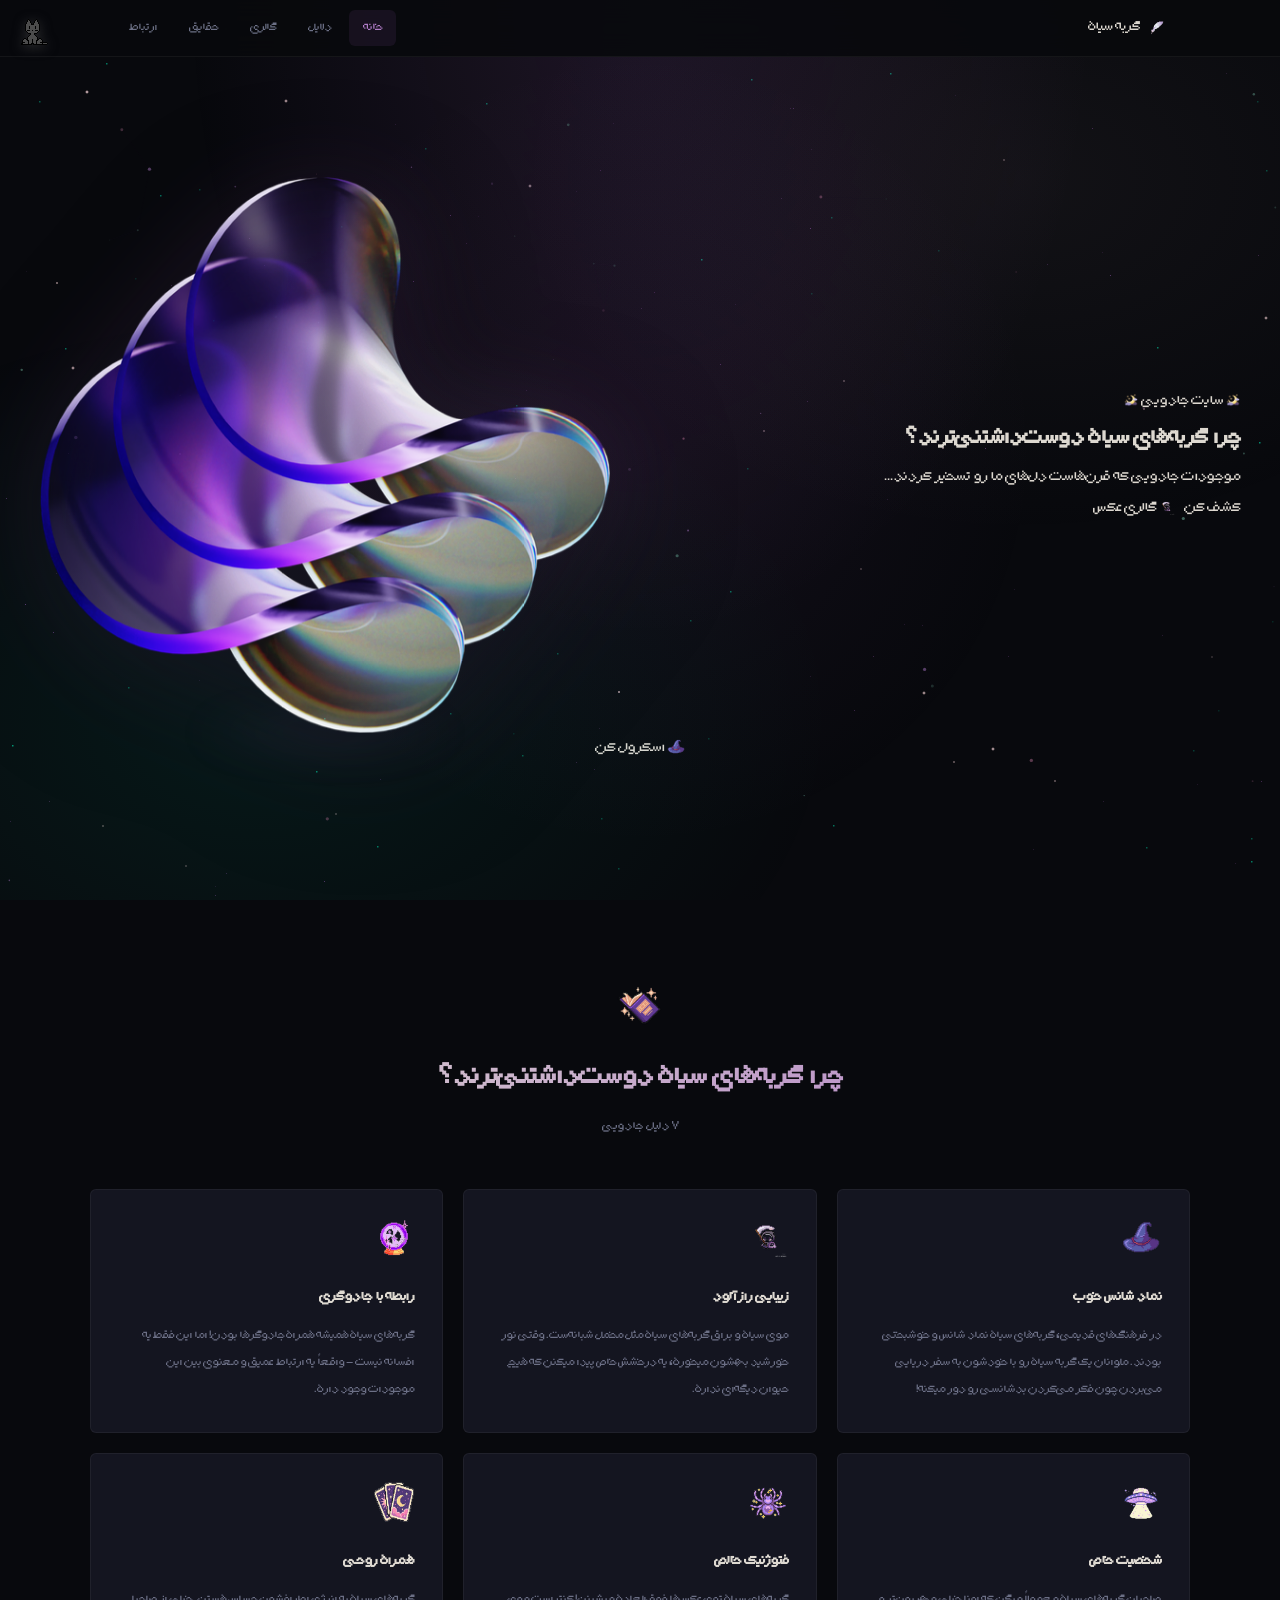
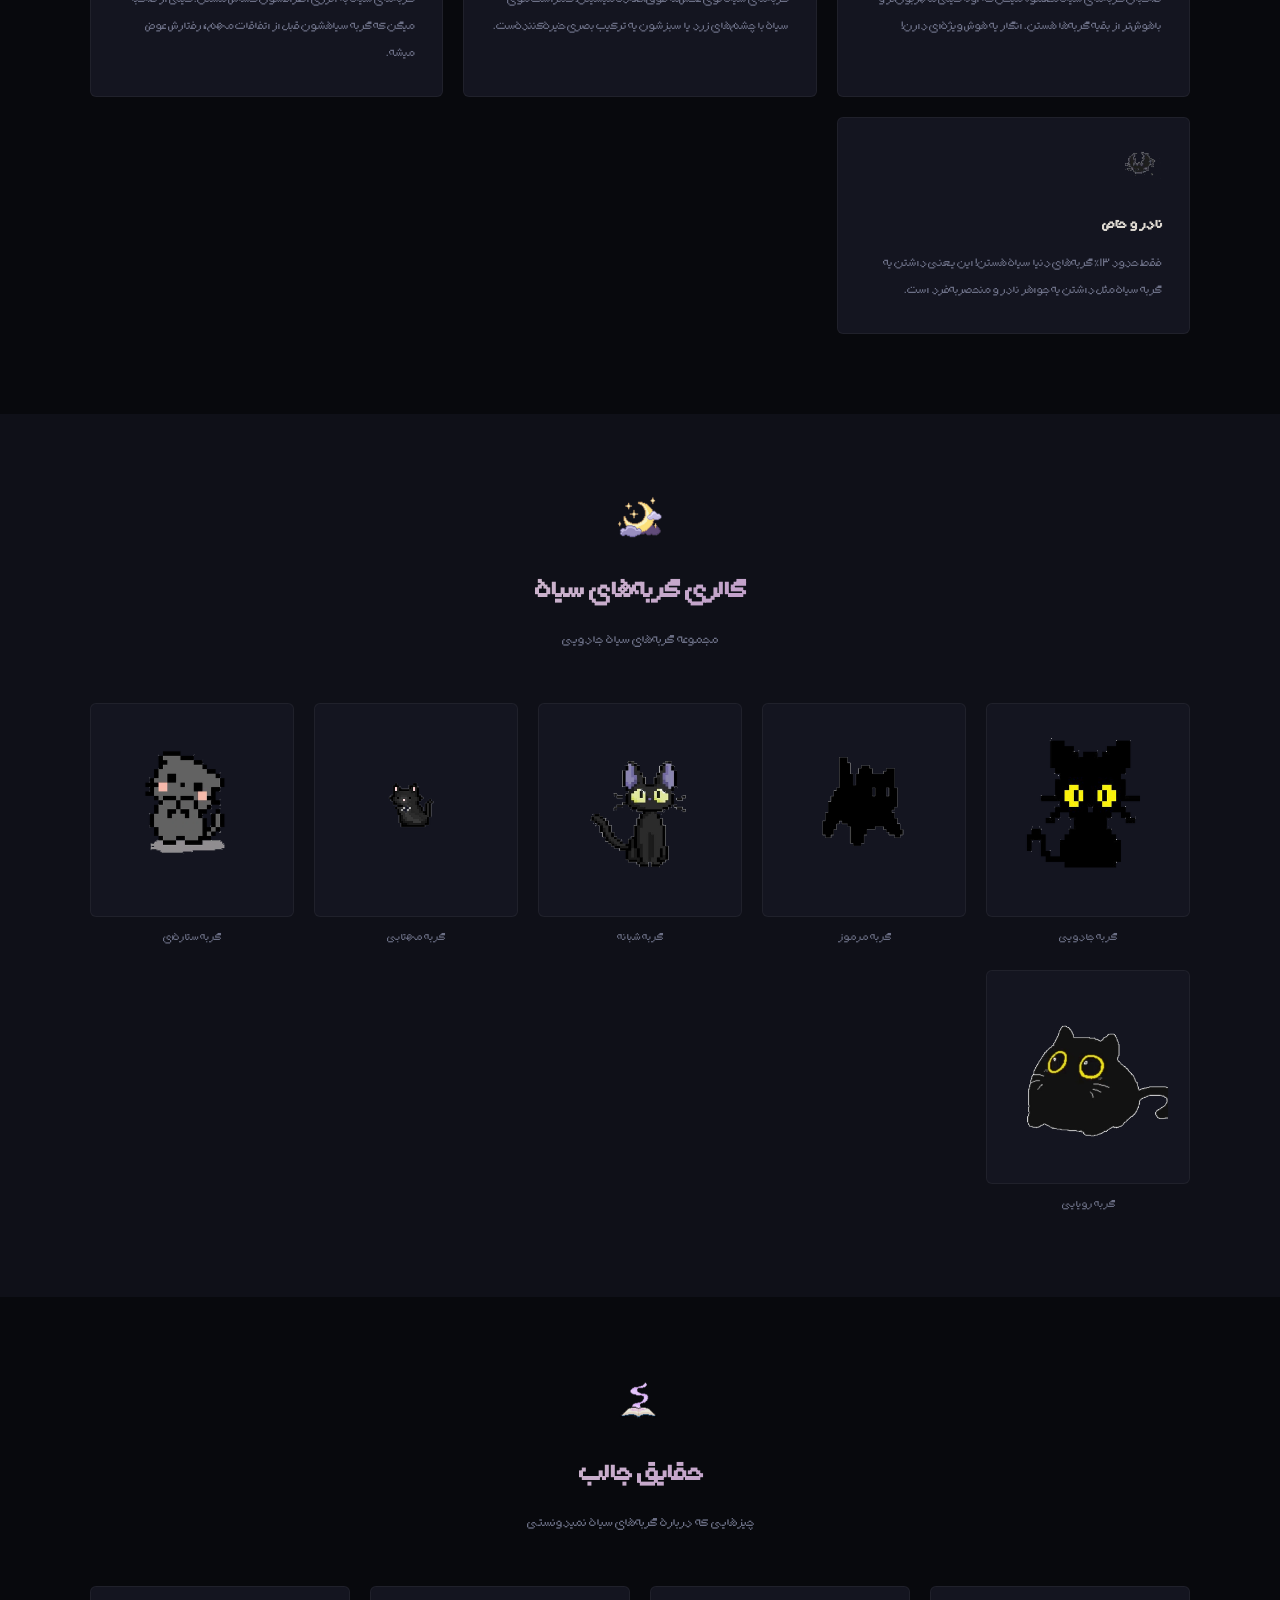
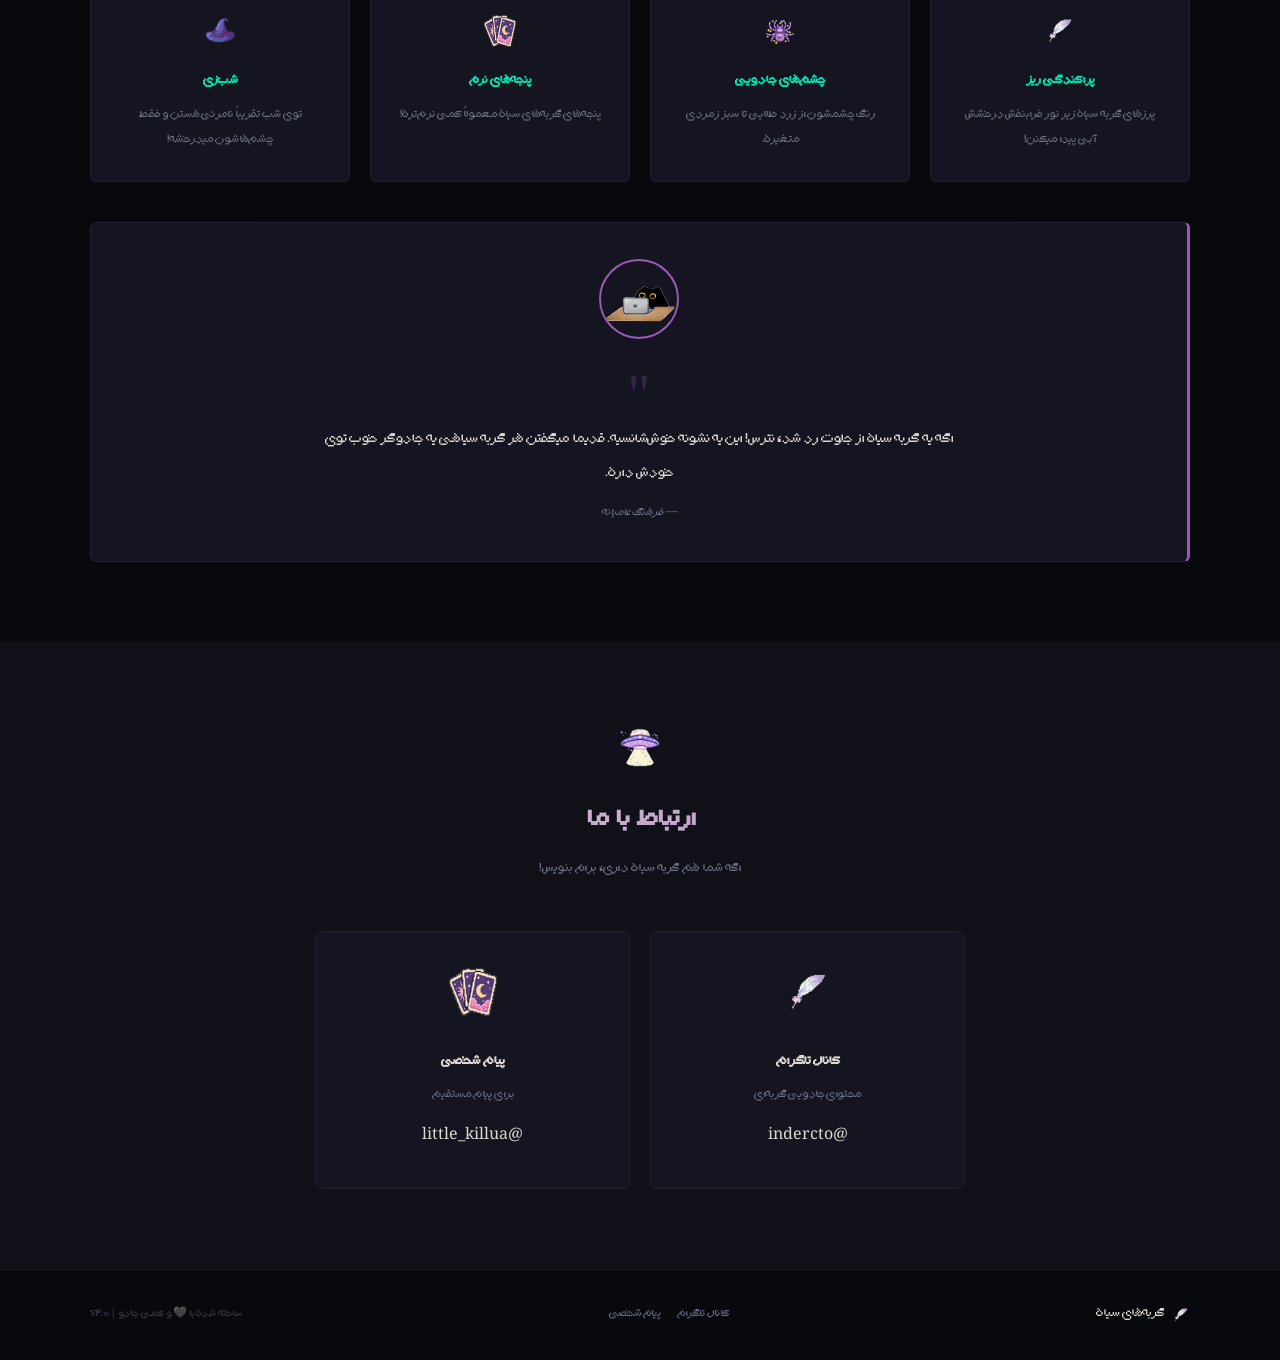
==== commit 11dcffaf: "Revert to V3.2: Original theme + fonts, keeping animations" ====
--- a/index.html
+++ b/index.html
@@ -7,7 +7,7 @@
     <meta name="description" content="چرا گربه‌های سیاه دوست‌داشتنی‌ترین موجودات روی زمین هستند؟">
     <link rel="icon" href="data:image/svg+xml,<svg xmlns='http://www.w3.org/2000/svg' viewBox='0 0 100 100'><text y='.9em' font-size='90'>🐈‍⬛</text></svg>">
     <link rel="preconnect" href="https://fonts.googleapis.com">
-    <link href="https://fonts.googleapis.com/css2?family=DM+Serif+Display:ital@0;1&family=Inter:wght@300;400;500;600&family=Noto+Naskh+Arabic:wght@400;700&display=swap" rel="stylesheet">
+    <link href="https://fonts.googleapis.com/css2?family=Press+Start+2P&family=VT323&family=Noto+Naskh+Arabic:wght@400;700&display=swap" rel="stylesheet">
     <link rel="stylesheet" href="css/style.css">
 </head>
 <body>
@@ -16,7 +16,7 @@
 
     <nav class="nav" id="nav">
         <div class="nav-c">
-            <a href="#home" class="nav-logo">🐈‍⬛ <span>گربه سیاه</span></a>
+            <a href="#home" class="nav-logo"><img src="images/icon_paw.png" class="px-icon-sm" alt=""> <span>گربه سیاه</span></a>
             <div class="nav-links">
                 <a href="#home" class="nav-link active">خانه</a>
                 <a href="#reasons" class="nav-link">دلایل</a>
@@ -28,74 +28,82 @@
         </div>
     </nav>
 
-    <!-- HERO -->
-    <section class="hero" id="home">
-        <div class="hero-bg"></div>
-        <div class="hero-content">
-            <div class="hero-text">
-                <span class="hero-tag no-select">✦ سایت جادویی ✦</span>
+    <!-- HERO 3D -->
+    <section class="hero3d" id="home">
+        <div class="hero3d-bg-glow"></div>
+        <div class="hero3d-content">
+            <div class="hero3d-text">
+                <div class="hero-badge no-select"><img src="images/icon_star.png" class="px-icon-badge" alt=""> سایت جادویی <img src="images/icon_star.png" class="px-icon-badge" alt=""></div>
                 <h1 class="hero-title no-select">
-                    <span>چرا گربه‌های</span>
-                    <span class="accent">سیاه</span>
-                    <span>دوست‌داشتنی‌ترند؟</span>
+                    <span>چرا گربه‌های سیاه</span>
+                    <span class="accent">دوست‌داشتنی‌ترند؟</span>
                 </h1>
-                <p class="hero-sub no-select">موجودات جادویی که قرن‌هاست دل‌های ما رو تسخیر کردند</p>
+                <p class="hero-sub no-select">موجودات جادویی که قرن‌هاست دل‌های ما رو تسخیر کردند...</p>
                 <div class="hero-btns">
-                    <a href="#reasons" class="btn btn-primary no-select">کشف کن ✦</a>
-                    <a href="#gallery" class="btn btn-outline no-select">گالری عکس</a>
+                    <a href="#reasons" class="btn btn-p">کشف کن <img src="images/icon_sparkle.png" class="px-icon-btn" alt=""></a>
+                    <a href="#gallery" class="btn btn-s">گالری عکس</a>
                 </div>
             </div>
-            <div class="hero-widget" id="heroWidget">
-                <div class="widget-glow"></div>
-                <img src="images/hero_3d_cat.png" alt="گربه سیاه جادویی" class="hero-img" id="heroImg">
-                <div class="widget-particles" id="widgetParticles"></div>
-            </div>
-        </div>
+            <div class="hero3d-object" id="hero3dObject">
+                <div class="hero3d-shadow"></div>
+                <img src="images/hero_3d_cat.png" alt="obj-3d" class="hero3d-img" id="hero3dImg">
+                <div class="hero3d-glow"></div>
+                <div class="hero3d-particles" id="hero3dParticles"></div>
+            </div>
+        </div>
+        <div class="scroll-hint"><img src="images/icon_moon.png" class="px-icon-sm" alt=""> <span>اسکرول کن</span></div>
     </section>
 
     <!-- REASONS -->
     <section class="section" id="reasons">
         <div class="container">
-            <div class="section-header">
-                <h2 class="no-select">چرا گربه‌های سیاه<br><span class="accent">دوست‌داشتنی‌ترند؟</span></h2>
-                <p class="no-select">۷ دلیل جادویی که ثابت میکنه گربه‌های سیاه بهترینن</p>
-            </div>
-            <div class="features-grid">
-                <div class="feature-card">
-                    <div class="feature-icon living-icon">🌙</div>
+            <div class="sec-head">
+                <img src="images/icon_crystal.png" class="px-icon-lg living-icon" alt="">
+                <h2 class="no-select">چرا گربه‌های سیاه دوست‌داشتنی‌ترند؟</h2>
+                <p class="no-select">۷ دلیل جادویی</p>
+            </div>
+            <div class="cards-grid">
+                <div class="card"><div class="card-top"></div><div class="card-inner">
+                    <img src="images/icon_moon.png" class="px-icon-card living-icon" alt="">
                     <h3 class="no-select">نماد شانس خوب</h3>
                     <p>در فرهنگ‌های قدیمی، گربه‌های سیاه نماد شانس و خوشبختی بودند. ملوانان یک گربه سیاه رو با خودشون به سفر دریایی می‌بردن چون فکر می‌کردن بدشانسی رو دور میکنه!</p>
-                </div>
-                <div class="feature-card">
-                    <div class="feature-icon living-icon">✨</div>
+                </div></div>
+
+                <div class="card"><div class="card-top"></div><div class="card-inner">
+                    <img src="images/icon_sparkle.png" class="px-icon-card living-icon" alt="">
                     <h3 class="no-select">زیبایی رازآلود</h3>
                     <p>موی سیاه و براق گربه‌های سیاه مثل مخمل شبانه‌ست. وقتی نور خورشید بهشون میخوره، یه درخشش خاص پیدا میکنن که هیچ حیوان دیگه‌ای نداره.</p>
-                </div>
-                <div class="feature-card">
-                    <div class="feature-icon living-icon">🔮</div>
+                </div></div>
+
+                <div class="card"><div class="card-top"></div><div class="card-inner">
+                    <img src="images/icon_hat.png" class="px-icon-card living-icon" alt="">
                     <h3 class="no-select">رابطه با جادوگری</h3>
                     <p>گربه‌های سیاه همیشه همراه جادوگرها بودن! اما این فقط یه افسانه نیست - واقعاً یه ارتباط عمیق و معنوی بین این موجودات وجود داره.</p>
-                </div>
-                <div class="feature-card">
-                    <div class="feature-icon living-icon">🖤</div>
+                </div></div>
+
+                <div class="card"><div class="card-top"></div><div class="card-inner">
+                    <img src="images/icon_heart.png" class="px-icon-card living-icon" alt="">
                     <h3 class="no-select">شخصیت خاص</h3>
                     <p>صاحبان گربه‌های سیاه معمولاً میگن که اونا خیلی مهربون‌تر و باهوش‌تر از بقیه گربه‌ها هستن. انگار یه هوش ویژه‌ای دارن!</p>
-                </div>
-                <div class="feature-card">
-                    <div class="feature-icon living-icon">👁️</div>
+                </div></div>
+
+                <div class="card"><div class="card-top"></div><div class="card-inner">
+                    <img src="images/icon_eye.png" class="px-icon-card living-icon" alt="">
                     <h3 class="no-select">فتوژنیک خالص</h3>
                     <p>گربه‌های سیاه توی عکس‌ها فوق‌العاده میشینن! کنتراست موی سیاه با چشم‌های زرد یا سبزشون یه ترکیب بصری خیره‌کننده‌ست.</p>
-                </div>
-                <div class="feature-card">
-                    <div class="feature-icon living-icon">🕯️</div>
+                </div></div>
+
+                <div class="card"><div class="card-top"></div><div class="card-inner">
+                    <img src="images/icon_cat_face.png" class="px-icon-card living-icon" alt="">
                     <h3 class="no-select">همراه روحی</h3>
                     <p>گربه‌های سیاه به انرژی اطرافشون حساس هستن. خیلی از صاحبا میگن که گربه سیاهشون قبل از اتفاقات مهم، رفتارش عوض میشه.</p>
-                </div>
-                <div class="feature-card">
-                    <div class="feature-icon living-icon">⭐</div>
+                </div></div>
+
+                <div class="card"><div class="card-top"></div><div class="card-inner">
+                    <img src="images/icon_wand.png" class="px-icon-card living-icon" alt="">
                     <h3 class="no-select">نادر و خاص</h3>
                     <p>فقط حدود ۱۳٪ گربه‌های دنیا سیاه هستن! این یعنی داشتن یه گربه سیاه مثل داشتن یه جواهر نادر و منحصربه‌فرد است.</p>
-                </div>
+                </div></div>
             </div>
         </div>
     </section>
@@ -103,17 +111,18 @@
     <!-- GALLERY -->
     <section class="section section-alt" id="gallery">
         <div class="container">
-            <div class="section-header">
-                <h2 class="no-select">گالری گربه‌های<br><span class="accent">سیاه جادویی</span></h2>
-                <p class="no-select">مجموعه‌ای از زیباترین گربه‌های سیاه</p>
-            </div>
-            <div class="gallery-grid">
-                <div class="gallery-item"><div class="gallery-frame"><img src="images/gallery_1.png" alt="گربه ۱"></div><span class="no-select">جادویی</span></div>
-                <div class="gallery-item"><div class="gallery-frame"><img src="images/gallery_2.png" alt="گربه ۲"></div><span class="no-select">مرموز</span></div>
-                <div class="gallery-item"><div class="gallery-frame"><img src="images/gallery_3.png" alt="گربه ۳"></div><span class="no-select">شبانه</span></div>
-                <div class="gallery-item"><div class="gallery-frame"><img src="images/gallery_4.png" alt="گربه ۴"></div><span class="no-select">مهتابی</span></div>
-                <div class="gallery-item"><div class="gallery-frame"><img src="images/gallery_5.png" alt="گربه ۵"></div><span class="no-select">ستاره‌ای</span></div>
-                <div class="gallery-item"><div class="gallery-frame"><img src="images/gallery_6.png" alt="گربه ۶"></div><span class="no-select">رویایی</span></div>
+            <div class="sec-head">
+                <img src="images/icon_star.png" class="px-icon-lg living-icon" alt="">
+                <h2 class="no-select">گالری گربه‌های سیاه</h2>
+                <p>مجموعه گربه‌های سیاه جادویی</p>
+            </div>
+            <div class="gallery">
+                <div class="gal-item"><div class="gal-frame"><img src="images/gallery_1.png" alt="گربه سیاه ۱"></div><span>گربه جادویی</span></div>
+                <div class="gal-item"><div class="gal-frame"><img src="images/gallery_2.png" alt="گربه سیاه ۲"></div><span>گربه مرموز</span></div>
+                <div class="gal-item"><div class="gal-frame"><img src="images/gallery_3.png" alt="گربه سیاه ۳"></div><span>گربه شبانه</span></div>
+                <div class="gal-item"><div class="gal-frame"><img src="images/gallery_4.png" alt="گربه سیاه ۴"></div><span>گربه مهتابی</span></div>
+                <div class="gal-item"><div class="gal-frame"><img src="images/gallery_5.png" alt="گربه سیاه ۵"></div><span>گربه ستاره‌ای</span></div>
+                <div class="gal-item"><div class="gal-frame"><img src="images/gallery_6.png" alt="گربه سیاه ۶"></div><span>گربه رویایی</span></div>
             </div>
         </div>
     </section>
@@ -121,71 +130,59 @@
     <!-- FACTS -->
     <section class="section" id="facts">
         <div class="container">
-            <div class="section-header">
-                <h2 class="no-select">حقایق <span class="accent">جالب</span></h2>
-                <p class="no-select">چیزهایی که درباره گربه‌های سیاه نمیدونستی</p>
+            <div class="sec-head">
+                <img src="images/icon_potion.png" class="px-icon-lg living-icon" alt="">
+                <h2 class="no-select">حقایق جالب</h2>
+                <p>چیزهایی که درباره گربه‌های سیاه نمیدونستی</p>
             </div>
             <div class="facts-grid">
-                <div class="fact-card">
-                    <div class="fact-icon living-icon">🐾</div>
-                    <h3 class="no-select">پراکندگی ریز</h3>
-                    <p>پرزهای گربه سیاه زیر نور فرابنفش درخشش آبی پیدا میکنن!</p>
-                </div>
-                <div class="fact-card">
-                    <div class="fact-icon living-icon">👁️</div>
-                    <h3 class="no-select">چشم‌های جادویی</h3>
-                    <p>رنگ چشمشون از زرد طلایی تا سبز زمردی متغیره.</p>
-                </div>
-                <div class="fact-card">
-                    <div class="fact-icon living-icon">🐾</div>
-                    <h3 class="no-select">پنجه‌های نرم</h3>
-                    <p>پنجه‌های گربه‌های سیاه معمولاً کمی نرم‌تره!</p>
-                </div>
-                <div class="fact-card">
-                    <div class="fact-icon living-icon">🌙</div>
-                    <h3 class="no-select">شب‌زی</h3>
-                    <p>توی شب تقریباً نامرئی هستن و فقط چشم‌هاشون میدرخشه!</p>
-                </div>
-            </div>
-            <div class="quote-block">
-                <blockquote class="no-select">"اگه یه گربه سیاه از جلوت رد شد، نترس! این یه نشونه خوش‌شانسیه. قدیما میگفتن هر گربه سیاهی یه جادوگر خوب توی خودش داره."</blockquote>
-                <cite class="no-select">— فرهنگ عامیانه</cite>
+                <div class="fact"><img src="images/icon_paw.png" class="px-icon-md" alt=""><h3 class="no-select">پراکندگی ریز</h3><p>پرزهای گربه سیاه زیر نور فرابنفش درخشش آبی پیدا میکنن!</p></div>
+                <div class="fact"><img src="images/icon_eye.png" class="px-icon-md" alt=""><h3 class="no-select">چشم‌های جادویی</h3><p>رنگ چشمشون از زرد طلایی تا سبز زمردی متغیره.</p></div>
+                <div class="fact"><img src="images/icon_cat_face.png" class="px-icon-md" alt=""><h3 class="no-select">پنجه‌های نرم</h3><p>پنجه‌های گربه‌های سیاه معمولاً کمی نرم‌تره!</p></div>
+                <div class="fact"><img src="images/icon_moon.png" class="px-icon-md" alt=""><h3 class="no-select">شب‌زی</h3><p>توی شب تقریباً نامرئی هستن و فقط چشم‌هاشون میدرخشه!</p></div>
+            </div>
+            <div class="quote-box">
+                <img src="images/quote_cat.png" alt="" class="quote-cat-img">
+                <div class="quote-mark">"</div>
+                <blockquote>اگه یه گربه سیاه از جلوت رد شد، نترس! این یه نشونه خوش‌شانسیه. قدیما میگفتن هر گربه سیاهی یه جادوگر خوب توی خودش داره.</blockquote>
+                <cite>— فرهنگ عامیانه</cite>
             </div>
         </div>
     </section>
 
     <!-- CONTACT -->
-    <section class="section section-dark" id="contact">
-        <div class="container">
-            <div class="section-header">
-                <h2 class="no-select">ارتباط <span class="accent">با ما</span></h2>
-                <p class="no-select">اگه شما هم گربه سیاه داری، برام بنویس!</p>
-            </div>
-            <div class="contact-grid">
+    <section class="section section-alt" id="contact">
+        <div class="container">
+            <div class="sec-head">
+                <img src="images/icon_heart.png" class="px-icon-lg living-icon" alt="">
+                <h2 class="no-select">ارتباط با ما</h2>
+                <p>اگه شما هم گربه سیاه داری، برام بنویس!</p>
+            </div>
+            <div class="contact-cards">
                 <div class="contact-card">
-                    <div class="contact-icon living-icon">📱</div>
+                    <img src="images/icon_paw.png" class="px-icon-lg living-icon" alt="">
                     <h3 class="no-select">کانال تلگرام</h3>
                     <p>محتوای جادویی گربه‌ای</p>
-                    <a href="https://t.me/indercto" target="_blank" class="btn btn-accent no-select">@indercto</a>
+                    <a href="https://t.me/indercto" target="_blank" class="btn btn-p">@indercto</a>
                 </div>
                 <div class="contact-card">
-                    <div class="contact-icon living-icon">👤</div>
+                    <img src="images/icon_cat_face.png" class="px-icon-lg living-icon" alt="">
                     <h3 class="no-select">پیام شخصی</h3>
                     <p>برای پیام مستقیم</p>
-                    <a href="https://t.me/little_killua" target="_blank" class="btn btn-accent no-select">@little_killua</a>
+                    <a href="https://t.me/little_killua" target="_blank" class="btn btn-p">@little_killua</a>
                 </div>
             </div>
         </div>
     </section>
 
     <footer class="footer">
-        <div class="container footer-content">
-            <div class="footer-brand">🐈‍⬛ <span>گربه‌های سیاه</span></div>
+        <div class="container footer-c">
+            <div class="footer-brand"><img src="images/icon_paw.png" class="px-icon-sm" alt=""> <span>گربه‌های سیاه</span></div>
             <div class="footer-links">
                 <a href="https://t.me/indercto" target="_blank">کانال تلگرام</a>
                 <a href="https://t.me/little_killua" target="_blank">پیام شخصی</a>
             </div>
-            <p class="footer-copy no-select">ساخته شده با 🖤 و کمی جادو | v4.0</p>
+            <p class="footer-copy">ساخته شده با 🖤 و کمی جادو | v3.0</p>
         </div>
     </footer>
 
--- a/css/style.css
+++ b/css/style.css
@@ -1,172 +1,252 @@
 /* ============================================
-   BLACK CAT V4 - Combined Design
-   Darky (Dark) + Cloudy (Light) + Greeny (Brutal)
+   BLACK CAT V2 - Professional Witchy Pixel
    ============================================ */
 @font-face{font-family:'QPixia';src:url('../fonts/q_pixia.ttf') format('truetype');font-display:swap}
 *,*::before,*::after{margin:0;padding:0;box-sizing:border-box}
-
 :root{
-    /* Darky palette */
-    --bg:#0a0a0a;
-    --bg2:#101010;
-    --card:#1c1c1e;
-    --card-hover:#242426;
-    --cream:#f5f5f1;
-    --cream-dim:#b0afa8;
-    --cream-faint:rgba(245,245,241,.06);
-    
-    /* Cloudy palette */
-    --teal:#4fd1c5;
-    --teal-dim:rgba(79,209,197,.15);
-    
-    /* Greeny palette */
-    --neon:#ccff00;
-    --neon-dim:rgba(204,255,0,.1);
-    
-    /* Combined */
-    --accent:#ccff00;
-    --accent-hover:#b8e600;
-    --accent-glow:rgba(204,255,0,.2);
-    --txt:#f5f5f1;
-    --txt2:#8a8a85;
-    --txt3:#4a4a45;
-    --border:rgba(245,245,241,.08);
-    --border-hover:rgba(245,245,241,.15);
-    
-    /* Typography */
-    --serif:'DM Serif Display',Georgia,serif;
-    --sans:'Inter','Noto Naskh Arabic',system-ui,sans-serif;
-    --pixel:'QPixia',monospace;
-    
-    /* Spacing */
-    --r:12px;
-    --section-pad:140px;
-}
-
-html{scroll-behavior:smooth;scrollbar-width:thin;scrollbar-color:var(--accent) var(--bg)}
-body{font-family:var(--sans);background:var(--bg);color:var(--txt);overflow-x:hidden;line-height:1.7;direction:rtl}
+    --bg:#08090d;--bg2:#0f1018;--card:#141520;--card2:#1a1b28;
+    --pri:#9b59b6;--pri2:#b07cc6;--cyan:#00e6b2;--rose:#c4a8ac;
+    --teal:#7c9397;--txt:#ddd8d0;--txt2:#6c7086;--txt3:#3a3b4a;
+    --border:rgba(255,255,255,.05);--glow:rgba(155,89,182,.2);
+    --fp:'QPixia','Noto Naskh Arabic',monospace;
+    --fe:'Press Start 2P','VT323',monospace;
+    --fb:'VT323',monospace;
+    --r:6px;--tr:.3s ease;
+}
+html{scroll-behavior:smooth;scrollbar-width:thin;scrollbar-color:var(--pri) var(--bg)}
+body{font-family:var(--fp);background:var(--bg);color:var(--txt);overflow-x:hidden;line-height:1.9;direction:rtl}
 ::-webkit-scrollbar{width:6px}
 ::-webkit-scrollbar-track{background:var(--bg)}
-::-webkit-scrollbar-thumb{background:var(--accent);border-radius:3px}
-::selection{background:var(--accent);color:var(--bg)}
-img{pointer-events:none;-webkit-user-drag:none;-webkit-user-select:none;user-select:none}
+::-webkit-scrollbar-thumb{background:var(--pri);border-radius:3px}
+::selection{background:var(--pri);color:#fff}
+img{image-rendering:auto;-webkit-user-select:none;-moz-user-select:none;user-select:none;-webkit-touch-callout:none}
 a{text-decoration:none;color:inherit}
 
-/* ---- Starfield + Particles ---- */
-#starfield,#particles{position:fixed;inset:0;pointer-events:none;z-index:0}
-#starfield{z-index:0}
-#particles{z-index:1}
-
-/* ---- Nav ---- */
-.nav{position:fixed;top:0;left:0;right:0;z-index:1000;background:rgba(10,10,10,.9);backdrop-filter:blur(20px);border-bottom:1px solid var(--border);transition:all .3s}
-.nav.scrolled{background:rgba(10,10,10,.97);box-shadow:0 1px 20px rgba(0,0,0,.4)}
-.nav-c{max-width:1200px;margin:0 auto;padding:0 32px;display:flex;align-items:center;justify-content:space-between;height:64px}
-.nav-logo{display:flex;align-items:center;gap:10px;font-family:var(--serif);font-size:1.1rem;color:var(--txt);font-weight:400}
+/* Pixel Icons */
+.px-icon-sm{width:18px;height:18px;vertical-align:middle}
+.px-icon-md{width:32px;height:32px}
+.px-icon-lg{width:48px;height:48px;margin-bottom:12px}
+.px-icon-card{width:40px;height:40px;margin-bottom:14px}
+.px-icon-btn{width:16px;height:16px;vertical-align:middle;margin-right:6px}
+.px-icon-badge{width:14px;height:14px;vertical-align:middle}
+
+/* Particles */
+#particles{position:fixed;inset:0;pointer-events:none;z-index:1}
+#starfield{position:fixed;inset:0;pointer-events:none;z-index:0}
+
+/* Oneko - handled by oneko.js */
+
+/* Nav */
+.nav{position:fixed;top:0;left:0;right:0;z-index:1000;background:rgba(8,9,13,.9);backdrop-filter:blur(16px);border-bottom:1px solid var(--border);transition:var(--tr)}
+.nav.scrolled{box-shadow:0 2px 20px rgba(0,0,0,.5)}
+.nav-c{max-width:1100px;margin:0 auto;padding:0 24px;display:flex;align-items:center;justify-content:space-between;height:56px}
+.nav-logo{display:flex;align-items:center;gap:8px;font-family:var(--fp);font-size:.95rem;color:var(--txt)}
 .nav-links{display:flex;gap:4px}
-.nav-link{color:var(--txt2);padding:8px 16px;border-radius:var(--r);font-size:.82rem;font-weight:500;letter-spacing:-.01em;transition:all .3s}
-.nav-link:hover,.nav-link.active{color:var(--accent);background:var(--accent-glow)}
-.nav-toggle{display:none;flex-direction:column;gap:5px;background:none;border:none;cursor:pointer;padding:8px}
-.nav-toggle span{width:22px;height:2px;background:var(--txt);border-radius:1px;transition:all .3s}
-
-/* ---- Hero ---- */
-.hero{min-height:100vh;display:flex;align-items:center;position:relative;padding:120px 32px 80px;overflow:hidden}
-.hero-bg{position:absolute;inset:0;background:radial-gradient(ellipse at 50% 0%,rgba(204,255,0,.03) 0%,transparent 50%),radial-gradient(ellipse at 20% 80%,rgba(79,209,197,.02) 0%,transparent 40%);pointer-events:none}
-.hero-content{display:grid;grid-template-columns:1fr 1fr;gap:80px;align-items:center;max-width:1200px;margin:0 auto;width:100%;position:relative;z-index:1}
-.hero-text{text-align:right}
-.hero-tag{display:inline-block;font-size:.75rem;font-weight:500;letter-spacing:.1em;color:var(--accent);text-transform:uppercase;margin-bottom:20px;opacity:.8}
-.hero-title{font-family:var(--serif);font-size:clamp(2.2rem,5vw,4rem);line-height:1.15;margin-bottom:24px;font-weight:400;color:var(--cream);letter-spacing:-.02em}
-.hero-title span{display:block}
-.hero-title .accent{color:var(--accent);font-style:italic}
-.hero-sub{font-size:1rem;color:var(--txt2);max-width:480px;line-height:1.8;margin-bottom:36px;font-weight:300}
-.hero-btns{display:flex;gap:14px;flex-wrap:wrap}
-
-/* Buttons */
-.btn{display:inline-flex;align-items:center;gap:8px;padding:14px 32px;border-radius:999px;font-size:.88rem;font-weight:500;transition:all .3s;cursor:pointer;border:none;letter-spacing:-.01em}
-.btn-primary{background:var(--accent);color:var(--bg)}
-.btn-primary:hover{background:var(--accent-hover);transform:translateY(-2px);box-shadow:0 8px 30px var(--accent-glow)}
-.btn-outline{background:transparent;color:var(--txt);border:1px solid var(--border)}
-.btn-outline:hover{border-color:var(--accent);color:var(--accent)}
-.btn-accent{background:var(--accent);color:var(--bg);border-radius:999px;padding:12px 28px}
-.btn-accent:hover{transform:translateY(-2px);box-shadow:0 6px 24px var(--accent-glow)}
-
-/* Hero Widget */
-.hero-widget{position:relative;display:flex;align-items:center;justify-content:center;min-height:500px}
-.widget-glow{position:absolute;inset:0;background:radial-gradient(circle at 50% 50%,var(--accent-glow) 0%,transparent 60%);opacity:.4;animation:widget-pulse 4s ease-in-out infinite}
-.hero-img{max-width:100%;height:auto;max-height:600px;position:relative;z-index:2;filter:drop-shadow(0 30px 60px rgba(0,0,0,.6)) drop-shadow(0 0 40px rgba(204,255,0,.1));transition:transform .1s cubic-bezier(.25,.46,.45,.94);will-change:transform}
-.widget-particles{position:absolute;inset:-20%;pointer-events:none;overflow:hidden;z-index:3}
-
-/* ---- Sections ---- */
-.section{padding:var(--section-pad) 32px;position:relative;z-index:1}
+.nav-link{color:var(--txt2);padding:6px 14px;border-radius:var(--r);font-family:var(--fp);font-size:.8rem;transition:var(--tr)}
+.nav-link:hover,.nav-link.active{color:var(--pri2);background:rgba(155,89,182,.1)}
+.nav-toggle{display:none;flex-direction:column;gap:4px;background:none;border:none;cursor:pointer;padding:8px}
+.nav-toggle span{width:22px;height:2px;background:var(--txt);border-radius:1px;transition:var(--tr)}
+
+/* ============================================
+   HERO 3D - Interactive 3D Object Effect
+   ============================================ */
+.hero3d{
+    min-height:100vh;
+    display:flex;
+    flex-direction:column;
+    align-items:center;
+    justify-content:center;
+    position:relative;
+    padding:80px 24px 40px;
+    overflow:hidden;
+}
+.hero3d::before{
+    content:'';
+    position:absolute;
+    inset:0;
+    background:
+        radial-gradient(ellipse at 50% 0%,rgba(155,89,182,.15) 0%,transparent 50%),
+        radial-gradient(ellipse at 20% 80%,rgba(0,230,178,.08) 0%,transparent 40%),
+        radial-gradient(ellipse at 80% 20%,rgba(196,168,172,.06) 0%,transparent 35%);
+    pointer-events:none;
+}
+.hero3d-bg-glow{
+    position:absolute;
+    top:50%;
+    left:50%;
+    width:800px;
+    height:800px;
+    transform:translate(-50%,-50%);
+    background:radial-gradient(circle,rgba(155,89,182,.08) 0%,transparent 70%);
+    pointer-events:none;
+    animation:pulse-slow 8s ease-in-out infinite;
+}
+.hero3d-content{
+    display:grid;
+    grid-template-columns:1fr 1fr;
+    gap:60px;
+    align-items:center;
+    max-width:1200px;
+    width:100%;
+    position:relative;
+    z-index:1;
+}
+.hero3d-text{text-align:right}
+.hero3d-object{
+    position:relative;
+    display:flex;
+    align-items:center;
+    justify-content:center;
+    min-height:500px;
+}
+.hero3d-shadow{
+    position:absolute;
+    bottom:-20px;
+    left:50%;
+    width:280px;
+    height:40px;
+    transform:translateX(-50%);
+    background:radial-gradient(ellipse,rgba(155,89,182,.15) 0%,transparent 70%);
+    filter:blur(20px);
+    animation:shadow-pulse 4s ease-in-out infinite;
+}
+.hero3d-img{
+    max-width:100%;
+    height:auto;
+    max-height:600px;
+    transform-origin:center center;
+    will-change:transform;
+    transition:transform 0.1s cubic-bezier(0.25,0.46,0.45,0.94);
+    filter:drop-shadow(0 30px 60px rgba(0,0,0,.5)) drop-shadow(0 0 40px rgba(155,89,182,.2));
+    image-rendering:auto;
+}
+.hero3d-glow{
+    position:absolute;
+    inset:0;
+    background:radial-gradient(circle at 50% 50%,rgba(155,89,182,.12) 0%,transparent 70%);
+    pointer-events:none;
+    opacity:0;
+    transition:opacity 0.5s ease;
+}
+.hero3d-object:hover .hero3d-glow{opacity:1}
+.hero3d-particles{
+    position:absolute;
+    inset:-20%;
+    pointer-events:none;
+    overflow:hidden;
+}
+.hero3d-particle{
+    position:absolute;
+    width:4px;
+    height:4px;
+    border-radius:50%;
+    background:var(--pri);
+    opacity:0;
+    animation:particle-float 6s ease-in-out infinite;
+}
+@keyframes particle-float{
+    0%{transform:translateY(100vh) scale(0);opacity:0}
+    10%{opacity:0.6}
+    90%{opacity:0.4}
+    100%{transform:translateY(-100vh) scale(1);opacity:0}
+}
+@keyframes pulse-slow{
+    0%,100%{transform:translate(-50%,-50%) scale(1);opacity:0.5}
+    50%{transform:translate(-50%,-50%) scale(1.15);opacity:0.3}
+}
+@keyframes shadow-pulse{
+    0%,100%{opacity:0.4;transform:translateX(-50%) scaleX(1)}
+    50%{opacity:0.2;transform:translateX(-50%) scaleX(0.8)}
+}
+
+/* Responsive for Hero 3D */
+@media(max-width:900px){
+    .hero3d-content{grid-template-columns:1fr;gap:40px;text-align:center}
+    .hero3d-text{order:2}
+    .hero3d-object{order:1;min-height:400px}
+    .hero3d-img{max-height:450px}
+}
+@media(max-width:480px){
+    .hero3d-img{max-height:350px}
+    .hero3d{padding:60px 16px 30px}
+}
+
+/* Sections */
+.section{padding:80px 24px;position:relative;z-index:1}
 .section-alt{background:var(--bg2)}
-.section-dark{background:linear-gradient(180deg,var(--bg) 0%,#050505 100%)}
-.container{max-width:1200px;margin:0 auto}
-.section-header{text-align:center;margin-bottom:72px}
-.section-header h2{font-family:var(--serif);font-size:clamp(2rem,4vw,3.2rem);font-weight:400;line-height:1.2;margin-bottom:16px;letter-spacing:-.02em}
-.section-header .accent{color:var(--accent);font-style:italic}
-.section-header p{font-size:.95rem;color:var(--txt2);max-width:500px;margin:0 auto;line-height:1.8;font-weight:300}
-
-/* ---- Features Grid ---- */
-.features-grid{display:grid;grid-template-columns:repeat(auto-fit,minmax(320px,1fr));gap:2px;background:var(--border);border:1px solid var(--border);border-radius:var(--r);overflow:hidden}
-.feature-card{background:var(--bg);padding:40px 32px;transition:all .4s}
-.feature-card:hover{background:var(--card)}
-.feature-icon{font-size:2rem;margin-bottom:20px}
-.feature-card h3{font-family:var(--serif);font-size:1.15rem;margin-bottom:12px;font-weight:400;letter-spacing:-.01em}
-.feature-card p{font-size:.85rem;color:var(--txt2);line-height:1.9;font-weight:300}
-
-/* ---- Gallery ---- */
-.gallery-grid{display:grid;grid-template-columns:repeat(auto-fit,minmax(220px,1fr));gap:20px}
-.gallery-item{text-align:center}
-.gallery-frame{background:var(--card);border:1px solid var(--border);border-radius:var(--r);padding:24px;transition:all .4s;overflow:hidden}
-.gallery-frame:hover{border-color:var(--accent);transform:translateY(-4px);box-shadow:0 12px 40px rgba(0,0,0,.3)}
-.gallery-frame img{width:100%;max-width:180px;height:auto;transition:all .5s}
-.gallery-frame:hover img{transform:scale(1.05);filter:drop-shadow(0 0 20px var(--accent-glow))}
-.gallery-item span{display:block;font-size:.8rem;color:var(--txt2);margin-top:12px;font-weight:500;letter-spacing:.02em}
-
-/* ---- Facts ---- */
-.facts-grid{display:grid;grid-template-columns:repeat(auto-fit,minmax(250px,1fr));gap:20px;margin-bottom:60px}
-.fact-card{background:var(--card);border:1px solid var(--border);border-radius:var(--r);padding:36px;text-align:center;transition:all .4s}
-.fact-card:hover{border-color:var(--accent);transform:translateY(-3px);box-shadow:0 8px 32px rgba(0,0,0,.3)}
-.fact-icon{font-size:2rem;margin-bottom:16px}
-.fact-card h3{font-family:var(--serif);font-size:1rem;margin-bottom:10px;font-weight:400}
-.fact-card p{font-size:.85rem;color:var(--txt2);line-height:1.8;font-weight:300}
-
-.quote-block{background:var(--card);border:1px solid var(--border);border-radius:var(--r);padding:48px;text-align:center;margin-top:20px}
-blockquote{font-family:var(--serif);font-size:1.3rem;line-height:1.8;max-width:700px;margin:0 auto;font-style:italic;color:var(--cream)}
-cite{display:block;font-size:.85rem;color:var(--txt2);margin-top:20px;font-style:normal;font-weight:300}
-
-/* ---- Contact ---- */
-.contact-grid{display:grid;grid-template-columns:repeat(auto-fit,minmax(300px,1fr));gap:20px;max-width:700px;margin:0 auto}
-.contact-card{background:var(--card);border:1px solid var(--border);border-radius:var(--r);padding:40px;text-align:center;transition:all .4s}
-.contact-card:hover{border-color:var(--accent);transform:translateY(-3px);box-shadow:0 8px 32px rgba(0,0,0,.3)}
-.contact-icon{font-size:2rem;margin-bottom:16px}
-.contact-card h3{font-family:var(--serif);font-size:1.1rem;margin-bottom:8px;font-weight:400}
-.contact-card p{font-size:.85rem;color:var(--txt2);margin-bottom:20px;font-weight:300}
-
-/* ---- Footer ---- */
-.footer{padding:40px 32px;border-top:1px solid var(--border);position:relative;z-index:1}
-.footer-content{display:flex;align-items:center;justify-content:space-between;flex-wrap:wrap;gap:16px;max-width:1200px;margin:0 auto}
-.footer-brand{display:flex;align-items:center;gap:10px;font-family:var(--serif);font-size:1rem}
-.footer-links{display:flex;gap:20px}
-.footer-links a{color:var(--txt2);font-size:.82rem;transition:all .3s;font-weight:400}
-.footer-links a:hover{color:var(--accent)}
-.footer-copy{font-size:.78rem;color:var(--txt3);font-weight:300}
-
-/* ---- Mobile Menu ---- */
-.mobile-menu{position:fixed;top:64px;left:0;right:0;bottom:0;background:rgba(10,10,10,.98);backdrop-filter:blur(20px);z-index:999;display:none;flex-direction:column;align-items:center;justify-content:center;gap:24px}
+.container{max-width:1100px;margin:0 auto}
+.sec-head{text-align:center;margin-bottom:48px}
+.sec-head h2{font-family:var(--fp);font-size:clamp(1.3rem,2.5vw,1.8rem);margin-bottom:8px;background:linear-gradient(135deg,var(--txt),var(--pri2));-webkit-background-clip:text;-webkit-text-fill-color:transparent;background-clip:text}
+.sec-head p{font-family:var(--fp);font-size:.85rem;color:var(--txt2)}
+
+/* Cards */
+.cards-grid{display:grid;grid-template-columns:repeat(auto-fit,minmax(300px,1fr));gap:20px}
+.card{position:relative;background:var(--card);border:1px solid var(--border);border-radius:var(--r);overflow:hidden;transition:all .4s}
+.card:hover{transform:translateY(-3px);border-color:rgba(155,89,182,.2);box-shadow:0 0 20px var(--glow)}
+.card:hover .card-top{opacity:1}
+.card-top{position:absolute;top:0;left:0;right:0;height:2px;background:linear-gradient(90deg,transparent,var(--pri),var(--cyan),transparent);opacity:0;transition:opacity .4s}
+.card-inner{padding:28px}
+.card-inner h3{font-family:var(--fp);font-size:.95rem;margin-bottom:10px;color:var(--txt)}
+.card-inner p{font-family:var(--fp);font-size:.8rem;color:var(--txt2);line-height:2.1}
+
+/* Gallery */
+.gallery{display:grid;grid-template-columns:repeat(auto-fit,minmax(200px,1fr));gap:20px}
+.gal-item{text-align:center}
+.gal-frame{background:var(--card);border:1px solid var(--border);border-radius:var(--r);padding:20px;transition:var(--tr);position:relative;overflow:hidden}
+.gal-frame::after{content:'';position:absolute;inset:0;background:radial-gradient(circle,rgba(155,89,182,.08),transparent 70%);opacity:0;transition:opacity .3s}
+.gal-frame:hover{transform:translateY(-3px);border-color:rgba(155,89,182,.25);box-shadow:0 0 16px var(--glow)}
+.gal-frame:hover::after{opacity:1}
+.gal-frame img{width:100%;max-width:160px;height:auto;transition:var(--tr)}
+.gal-frame:hover img{transform:scale(1.08)}
+.gal-item span{display:block;font-family:var(--fp);font-size:.75rem;color:var(--txt2);margin-top:10px}
+
+/* Facts */
+.facts-grid{display:grid;grid-template-columns:repeat(auto-fit,minmax(230px,1fr));gap:20px;margin-bottom:40px}
+.fact{background:var(--card);border:1px solid var(--border);border-radius:var(--r);padding:28px;text-align:center;transition:var(--tr)}
+.fact:hover{transform:translateY(-3px);border-color:var(--cyan);box-shadow:0 0 16px rgba(0,230,178,.15)}
+.fact h3{font-family:var(--fp);font-size:.85rem;margin:10px 0 8px;color:var(--cyan)}
+.fact p{font-family:var(--fp);font-size:.78rem;color:var(--txt2);line-height:2}
+
+.quote-box{background:var(--card);border:1px solid var(--border);border-right:3px solid var(--pri);border-radius:var(--r);padding:36px;text-align:center}
+.quote-cat-img{width:80px;height:80px;border-radius:50%;margin-bottom:16px;border:2px solid var(--pri);object-fit:cover}
+.quote-mark{font-size:3.5rem;color:var(--pri);opacity:.25;line-height:1;font-family:serif}
+blockquote{font-family:var(--fp);font-size:.95rem;line-height:2.2;max-width:650px;margin:0 auto}
+cite{display:block;font-family:var(--fp);font-size:.75rem;color:var(--txt2);margin-top:12px}
+
+/* Contact */
+.contact-cards{display:grid;grid-template-columns:repeat(auto-fit,minmax(280px,1fr));gap:20px;max-width:650px;margin:0 auto}
+.contact-card{background:var(--card);border:1px solid var(--border);border-radius:var(--r);padding:36px;text-align:center;transition:var(--tr)}
+.contact-card:hover{transform:translateY(-3px);border-color:var(--pri);box-shadow:0 0 16px var(--glow)}
+.contact-card h3{font-family:var(--fp);font-size:.9rem;margin:8px 0}
+.contact-card p{font-family:var(--fp);font-size:.78rem;color:var(--txt2);margin-bottom:14px}
+
+/* Footer */
+.footer{padding:32px 24px;border-top:1px solid var(--border);position:relative;z-index:1}
+.footer-c{display:flex;align-items:center;justify-content:space-between;flex-wrap:wrap;gap:16px;max-width:1100px;margin:0 auto}
+.footer-brand{display:flex;align-items:center;gap:8px;font-family:var(--fp);font-size:.85rem}
+.footer-links{display:flex;gap:16px}
+.footer-links a{color:var(--txt2);font-family:var(--fp);font-size:.75rem;transition:var(--tr)}
+.footer-links a:hover{color:var(--pri2)}
+.footer-copy{font-family:var(--fp);font-size:.7rem;color:var(--txt3)}
+
+/* Mobile Menu */
+.mobile-menu{position:fixed;top:56px;left:0;right:0;bottom:0;background:rgba(8,9,13,.98);backdrop-filter:blur(20px);z-index:999;display:none;flex-direction:column;align-items:center;justify-content:center;gap:20px}
 .mobile-menu.active{display:flex}
-.mobile-link{font-family:var(--serif);font-size:1.5rem;color:var(--txt);padding:10px 28px;transition:all .3s}
-.mobile-link:hover{color:var(--accent)}
-
-/* ---- Animations ---- */
+.mobile-link{font-family:var(--fp);font-size:1.1rem;color:var(--txt);padding:10px 28px;border-radius:var(--r);transition:var(--tr)}
+.mobile-link:hover{color:var(--pri2);background:rgba(155,89,182,.08)}
+
+/* Animations */
 @keyframes float{0%,100%{transform:translateY(0)}50%{transform:translateY(-8px)}}
-@keyframes pulse{0%,100%{box-shadow:0 0 0 rgba(204,255,0,0)}50%{box-shadow:0 0 20px rgba(204,255,0,.15)}}
-@keyframes fadeInUp{from{opacity:0;transform:translateY(30px)}to{opacity:1;transform:translateY(0)}}
-@keyframes widget-pulse{0%,100%{opacity:.3;transform:scale(1)}50%{opacity:.5;transform:scale(1.05)}}
-@keyframes breathe{0%,100%{transform:scale(1);opacity:.7}50%{transform:scale(1.08);opacity:1}}
-@keyframes shimmer{0%{background-position:-200% 0}100%{background-position:200% 0}}
-@keyframes particle-float{0%{transform:translateY(0) translateX(0);opacity:0}20%{opacity:.6}80%{opacity:.4}100%{transform:translateY(-200px) translateX(40px);opacity:0}}
-
-.animate-in{animation:fadeInUp .6s cubic-bezier(.16,1,.3,1) forwards;opacity:0}
+@keyframes pulse{0%,100%{box-shadow:0 0 0 rgba(155,89,182,0)}50%{box-shadow:0 0 16px rgba(155,89,182,.15)}}
+@keyframes fadeInUp{from{opacity:0;transform:translateY(24px)}to{opacity:1;transform:translateY(0)}}
+@keyframes particle-float{
+    0%{transform:translateY(0) translateX(0);opacity:0}
+    20%{opacity:.6}
+    80%{opacity:.4}
+    100%{transform:translateY(-200px) translateX(50px);opacity:0}
+}
+
+.animate-in{animation:fadeInUp .5s ease forwards;opacity:0}
 .animate-in[data-d="1"]{animation-delay:.1s}
 .animate-in[data-d="2"]{animation-delay:.2s}
 .animate-in[data-d="3"]{animation-delay:.3s}
@@ -174,35 +254,58 @@
 .animate-in[data-d="5"]{animation-delay:.5s}
 .animate-in[data-d="6"]{animation-delay:.6s}
 
+/* Image Protection */
+img{
+    -webkit-user-select:none;-moz-user-select:none;user-select:none;
+    -webkit-touch-callout:none;-webkit-user-drag:none;
+    pointer-events:none;
+}
+.hero3d-img{pointer-events:auto !important}
+
+/* Non-copyable Text */
+.no-select{
+    -webkit-user-select:none;-moz-user-select:none;user-select:none;
+    -webkit-touch-callout:none;
+}
+
+/* Living Animations */
+@keyframes glow-pulse{
+    0%,100%{filter:drop-shadow(0 0 8px rgba(155,89,182,.3))}
+    50%{filter:drop-shadow(0 0 20px rgba(155,89,182,.6))}
+}
+@keyframes rotate-slow{
+    from{transform:rotate(0deg)}to{transform:rotate(360deg)}
+}
+@keyframes shimmer{
+    0%{background-position:-200% 0}
+    100%{background-position:200% 0}
+}
+@keyframes breathe{
+    0%,100%{transform:scale(1);opacity:.7}
+    50%{transform:scale(1.05);opacity:1}
+}
+@keyframes blink{
+    0%,45%,55%,100%{opacity:1}
+    50%{opacity:0}
+}
+
 .living-icon{animation:breathe 3s ease-in-out infinite}
 .living-icon:nth-child(2n){animation-delay:.5s}
 .living-icon:nth-child(3n){animation-delay:1s}
-
-/* ---- No Select ---- */
-.no-select{-webkit-user-select:none;-moz-user-select:none;user-select:none;-webkit-touch-callout:none}
-
-/* ---- Responsive ---- */
-@media(max-width:900px){
-    .hero-content{grid-template-columns:1fr;gap:40px;text-align:center}
-    .hero-text{order:2}
-    .hero-widget{order:1;min-height:350px}
-    .hero-img{max-height:400px}
-    .hero-sub{margin:0 auto 36px}
-    .hero-btns{justify-content:center}
-}
+.living-card{transition:all .4s cubic-bezier(.16,1,.3,1)}
+.living-card:hover{transform:translateY(-4px) scale(1.01);box-shadow:0 0 30px rgba(155,89,182,.15)}
+
+/* Responsive */
 @media(max-width:768px){
-    :root{--section-pad:80px}
     .nav-links{display:none}
     .nav-toggle{display:flex}
-    .features-grid{grid-template-columns:1fr}
-    .gallery-grid,.facts-grid,.contact-grid{grid-template-columns:1fr}
-    .section{padding:var(--section-pad) 20px}
-    .hero{padding:100px 20px 60px}
+    .hero-title{font-size:clamp(1.4rem,5vw,2.2rem)}
+    .cards-grid,.gallery,.facts-grid,.contact-cards{grid-template-columns:1fr}
+    .footer-c{flex-direction:column;text-align:center}
+    .section{padding:50px 16px}
+    .hero-float-cat{display:none}
 }
 @media(max-width:480px){
-    :root{--section-pad:60px}
-    .hero-title{font-size:1.8rem}
-    .section-header h2{font-size:1.8rem}
-    .btn{width:100%;max-width:280px;justify-content:center}
     .hero-btns{flex-direction:column;align-items:center}
-}
+    .btn{width:100%;max-width:240px;justify-content:center}
+}
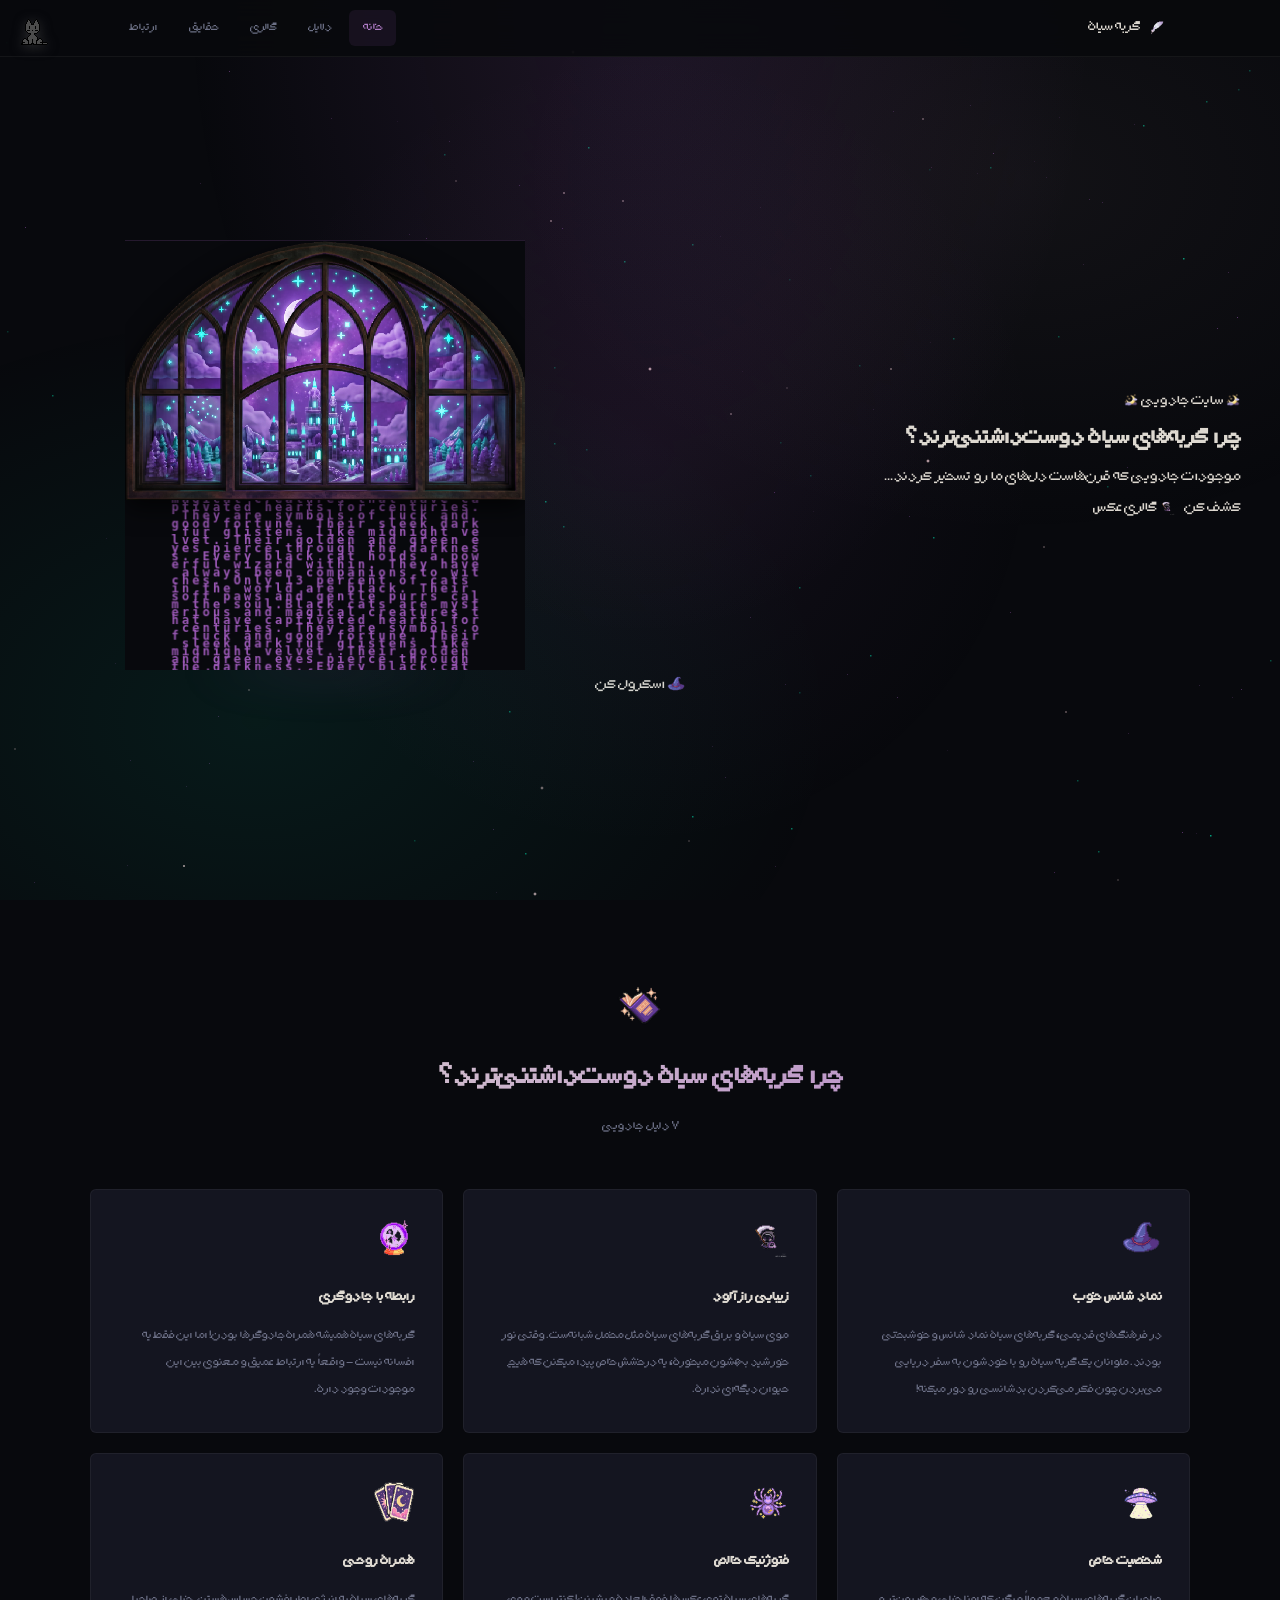
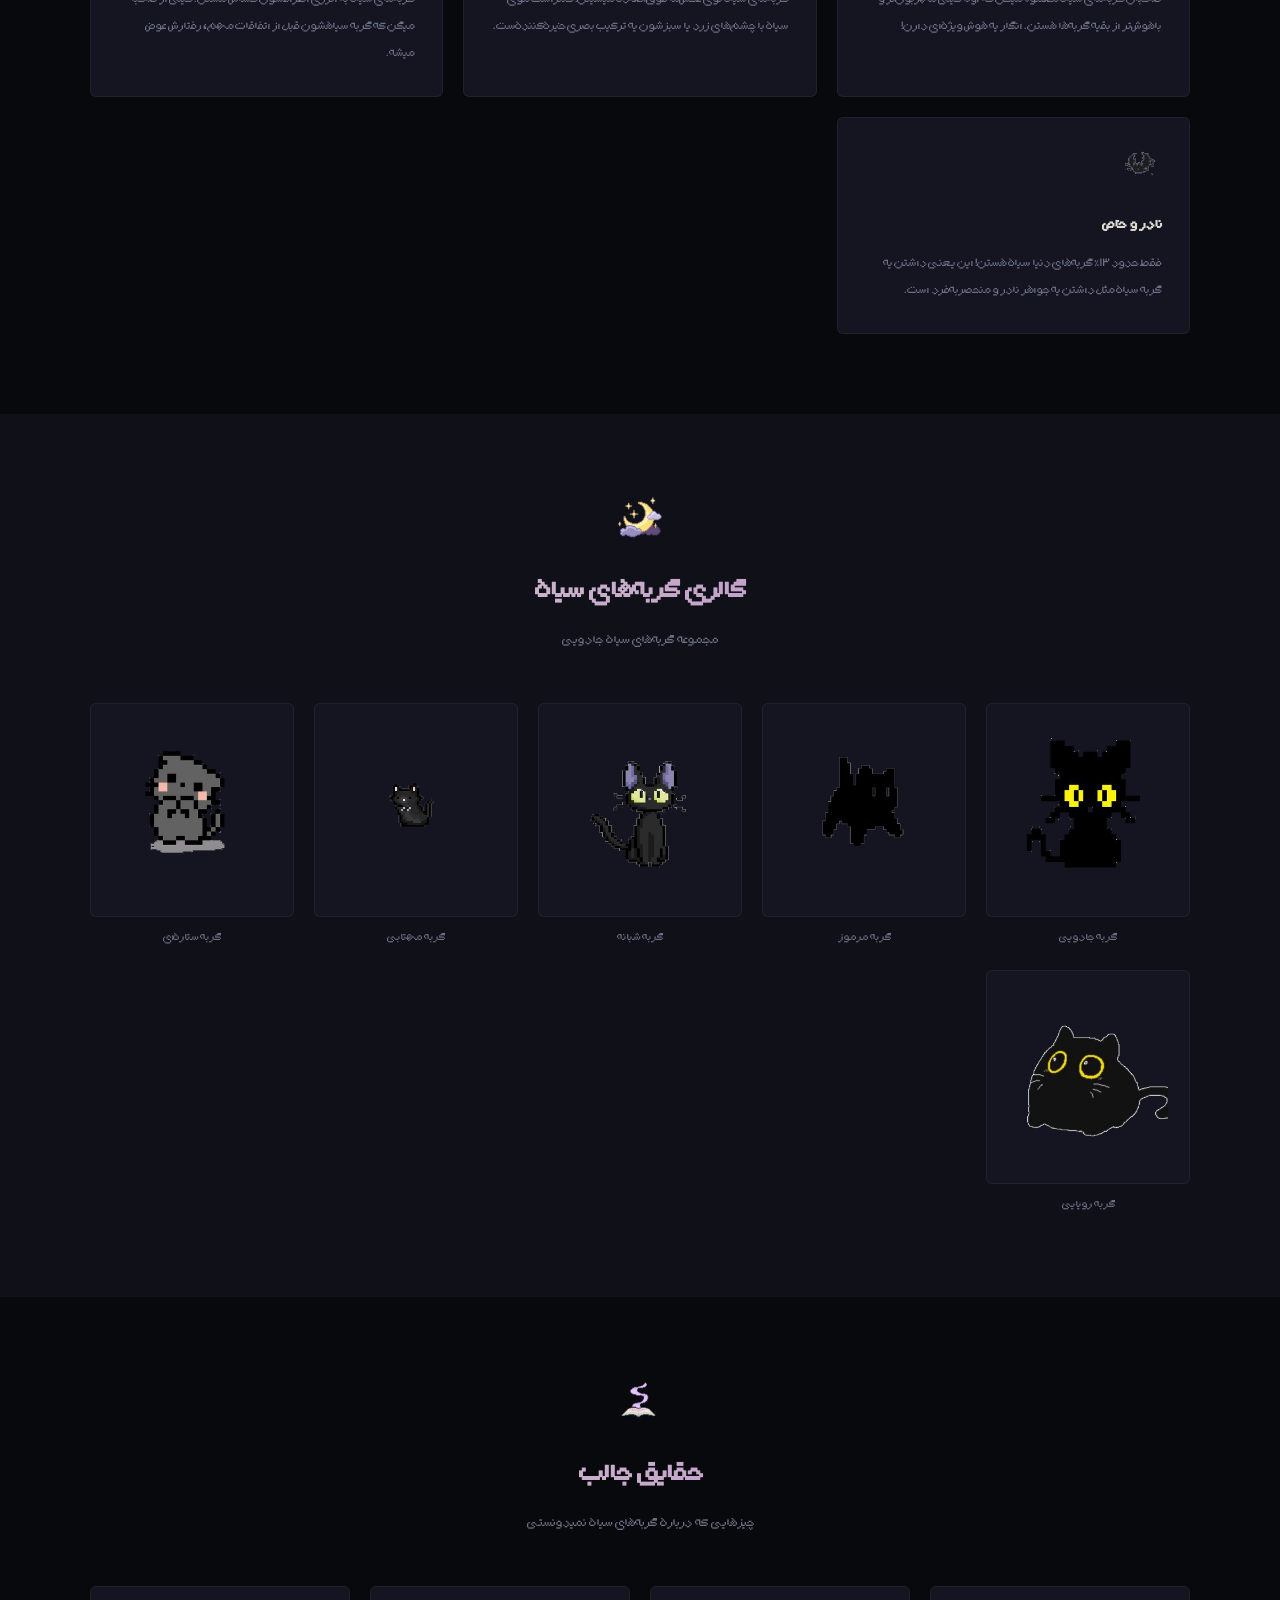
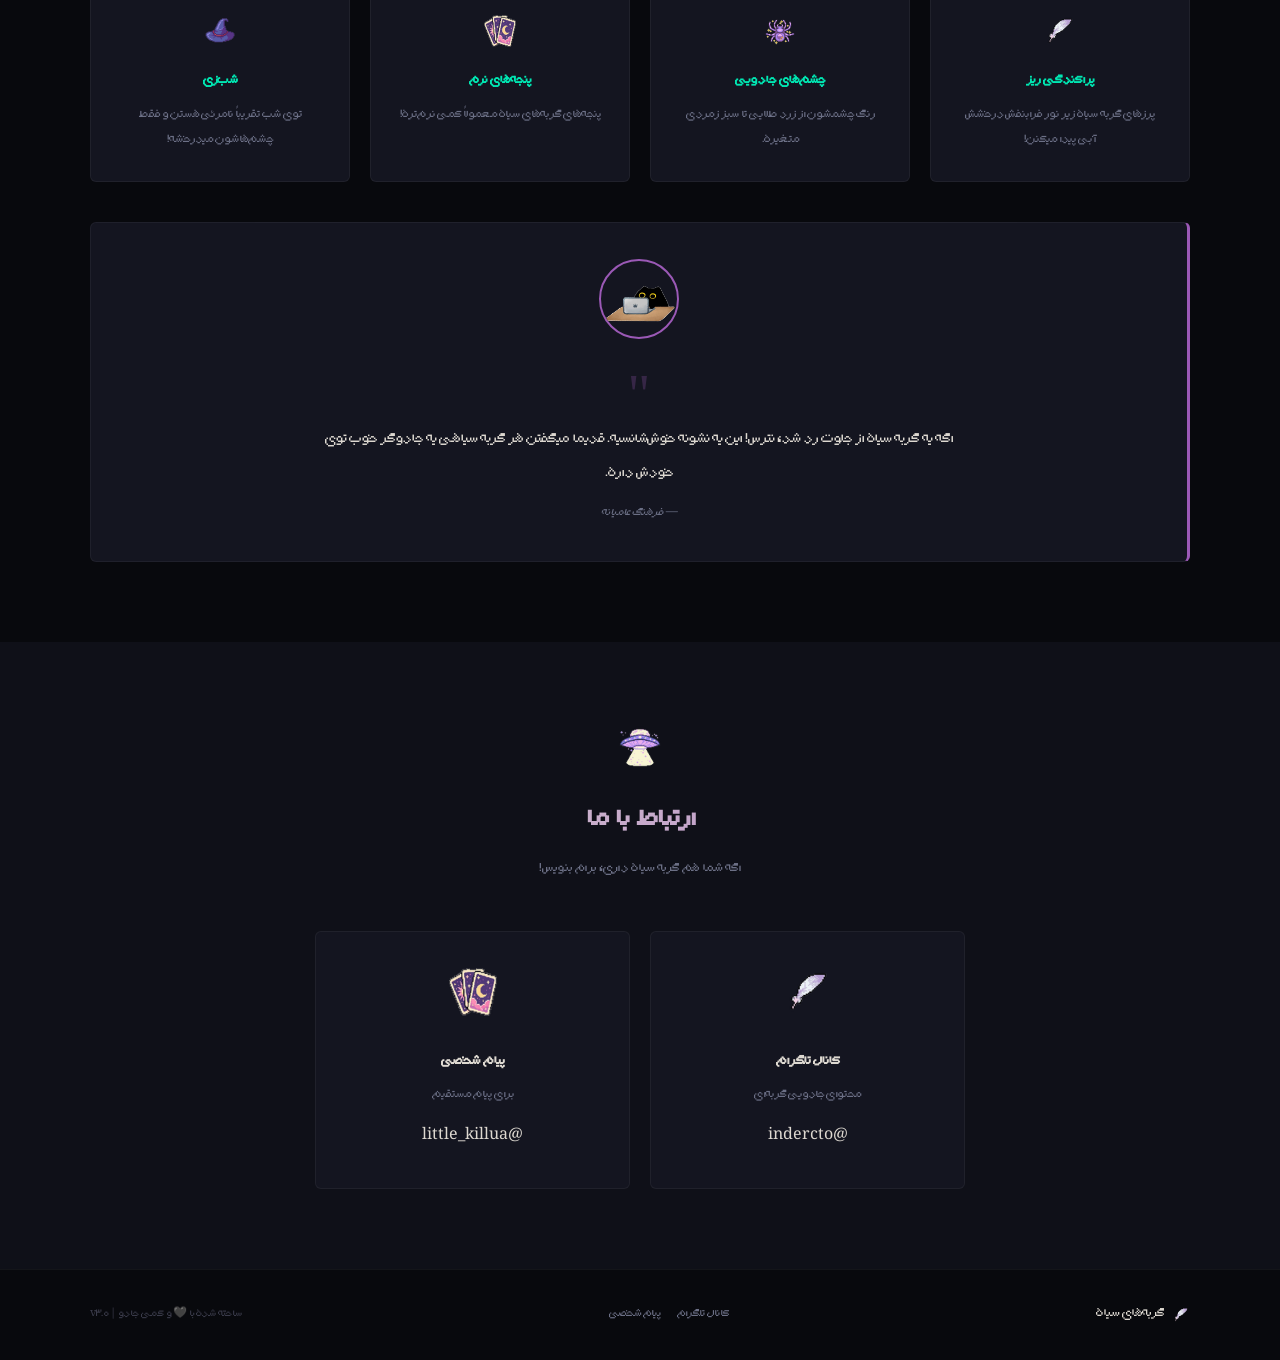
==== commit 0af53ad1: "Main: Replace hero 3D with strings animation, fit colors" ====
--- a/index.html
+++ b/index.html
@@ -46,7 +46,7 @@
             </div>
             <div class="hero3d-object" id="hero3dObject">
                 <div class="hero3d-shadow"></div>
-                <img src="images/hero_3d_cat.png" alt="obj-3d" class="hero3d-img" id="hero3dImg">
+                <iframe src="strings.html" style="width:400px;height:430px;border:none;background:#08090d;pointer-events:auto;" id="stringsFrame"></iframe>
                 <div class="hero3d-glow"></div>
                 <div class="hero3d-particles" id="hero3dParticles"></div>
             </div>
--- a/css/style.css
+++ b/css/style.css
@@ -95,9 +95,9 @@
 .hero3d-object{
     position:relative;
     display:flex;
-    align-items:center;
+    align-items:flex-start;
     justify-content:center;
-    min-height:500px;
+    min-height:430px;
 }
 .hero3d-shadow{
     position:absolute;
@@ -238,21 +238,56 @@
 /* Animations */
 @keyframes float{0%,100%{transform:translateY(0)}50%{transform:translateY(-8px)}}
 @keyframes pulse{0%,100%{box-shadow:0 0 0 rgba(155,89,182,0)}50%{box-shadow:0 0 16px rgba(155,89,182,.15)}}
-@keyframes fadeInUp{from{opacity:0;transform:translateY(24px)}to{opacity:1;transform:translateY(0)}}
+@keyframes fadeInUp{from{opacity:0;transform:translateY(30px)}to{opacity:1;transform:translateY(0)}}
 @keyframes particle-float{
-    0%{transform:translateY(0) translateX(0);opacity:0}
-    20%{opacity:.6}
-    80%{opacity:.4}
-    100%{transform:translateY(-200px) translateX(50px);opacity:0}
-}
-
-.animate-in{animation:fadeInUp .5s ease forwards;opacity:0}
+    0%{transform:translateY(0) translateX(0) scale(0);opacity:0}
+    15%{opacity:.6}
+    85%{opacity:.3}
+    100%{transform:translateY(-250px) translateX(40px) scale(1);opacity:0}
+}
+@keyframes particle-drift{
+    0%{transform:translateY(0) translateX(0) scale(0);opacity:0}
+    10%{opacity:.5}
+    50%{transform:translateY(-120px) translateX(30px) scale(1)}
+    90%{opacity:.2}
+    100%{transform:translateY(-250px) translateX(-20px) scale(.5);opacity:0}
+}
+@keyframes svg-draw{
+    to{stroke-dashoffset:0}
+}
+@keyframes glow-ring{
+    0%,100%{box-shadow:0 0 20px rgba(155,89,182,.2), inset 0 0 20px rgba(155,89,182,.05)}
+    50%{box-shadow:0 0 40px rgba(155,89,182,.4), inset 0 0 40px rgba(155,89,182,.1)}
+}
+@keyframes text-glow{
+    0%,100%{text-shadow:0 0 10px rgba(155,89,182,.3)}
+    50%{text-shadow:0 0 25px rgba(155,89,182,.6), 0 0 50px rgba(155,89,182,.2)}
+}
+@keyframes border-travel{
+    0%{background-position:0% 50%}
+    100%{background-position:200% 50%}
+}
+@keyframes card-shine{
+    0%{transform:translateX(-100%) rotate(25deg)}
+    100%{transform:translateX(200%) rotate(25deg)}
+}
+
+.animate-in{animation:fadeInUp .6s cubic-bezier(.4,0,.2,1) forwards;opacity:0}
 .animate-in[data-d="1"]{animation-delay:.1s}
 .animate-in[data-d="2"]{animation-delay:.2s}
 .animate-in[data-d="3"]{animation-delay:.3s}
 .animate-in[data-d="4"]{animation-delay:.4s}
 .animate-in[data-d="5"]{animation-delay:.5s}
 .animate-in[data-d="6"]{animation-delay:.6s}
+
+/* Hero SVG Border */
+.hero-svg-border{
+    position:absolute;inset:0;width:100%;height:100%;
+    pointer-events:none;z-index:5;
+}
+.hero3d-glow{position:relative}
+.hero-title .accent{animation:text-glow 4s ease-in-out infinite}
+.hero-badge{animation:pulse 3s ease-in-out infinite}
 
 /* Image Protection */
 img{
